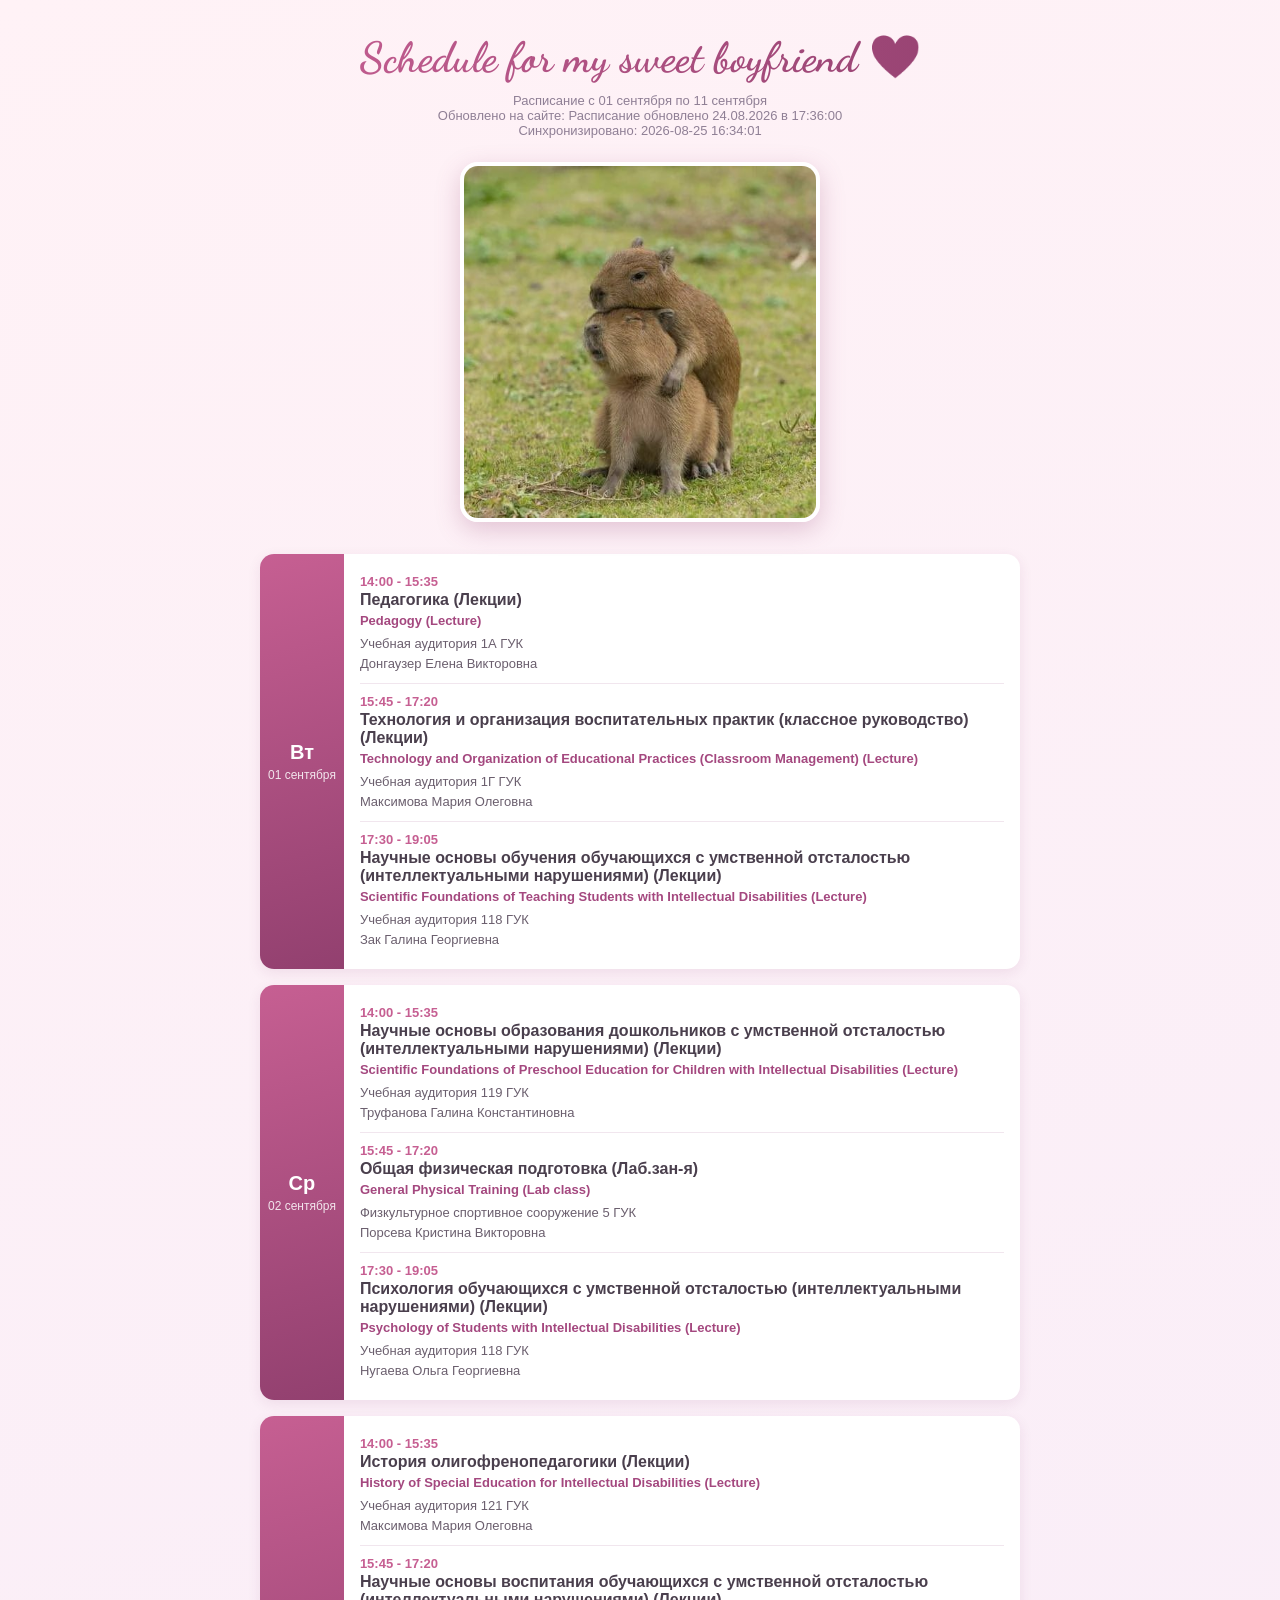
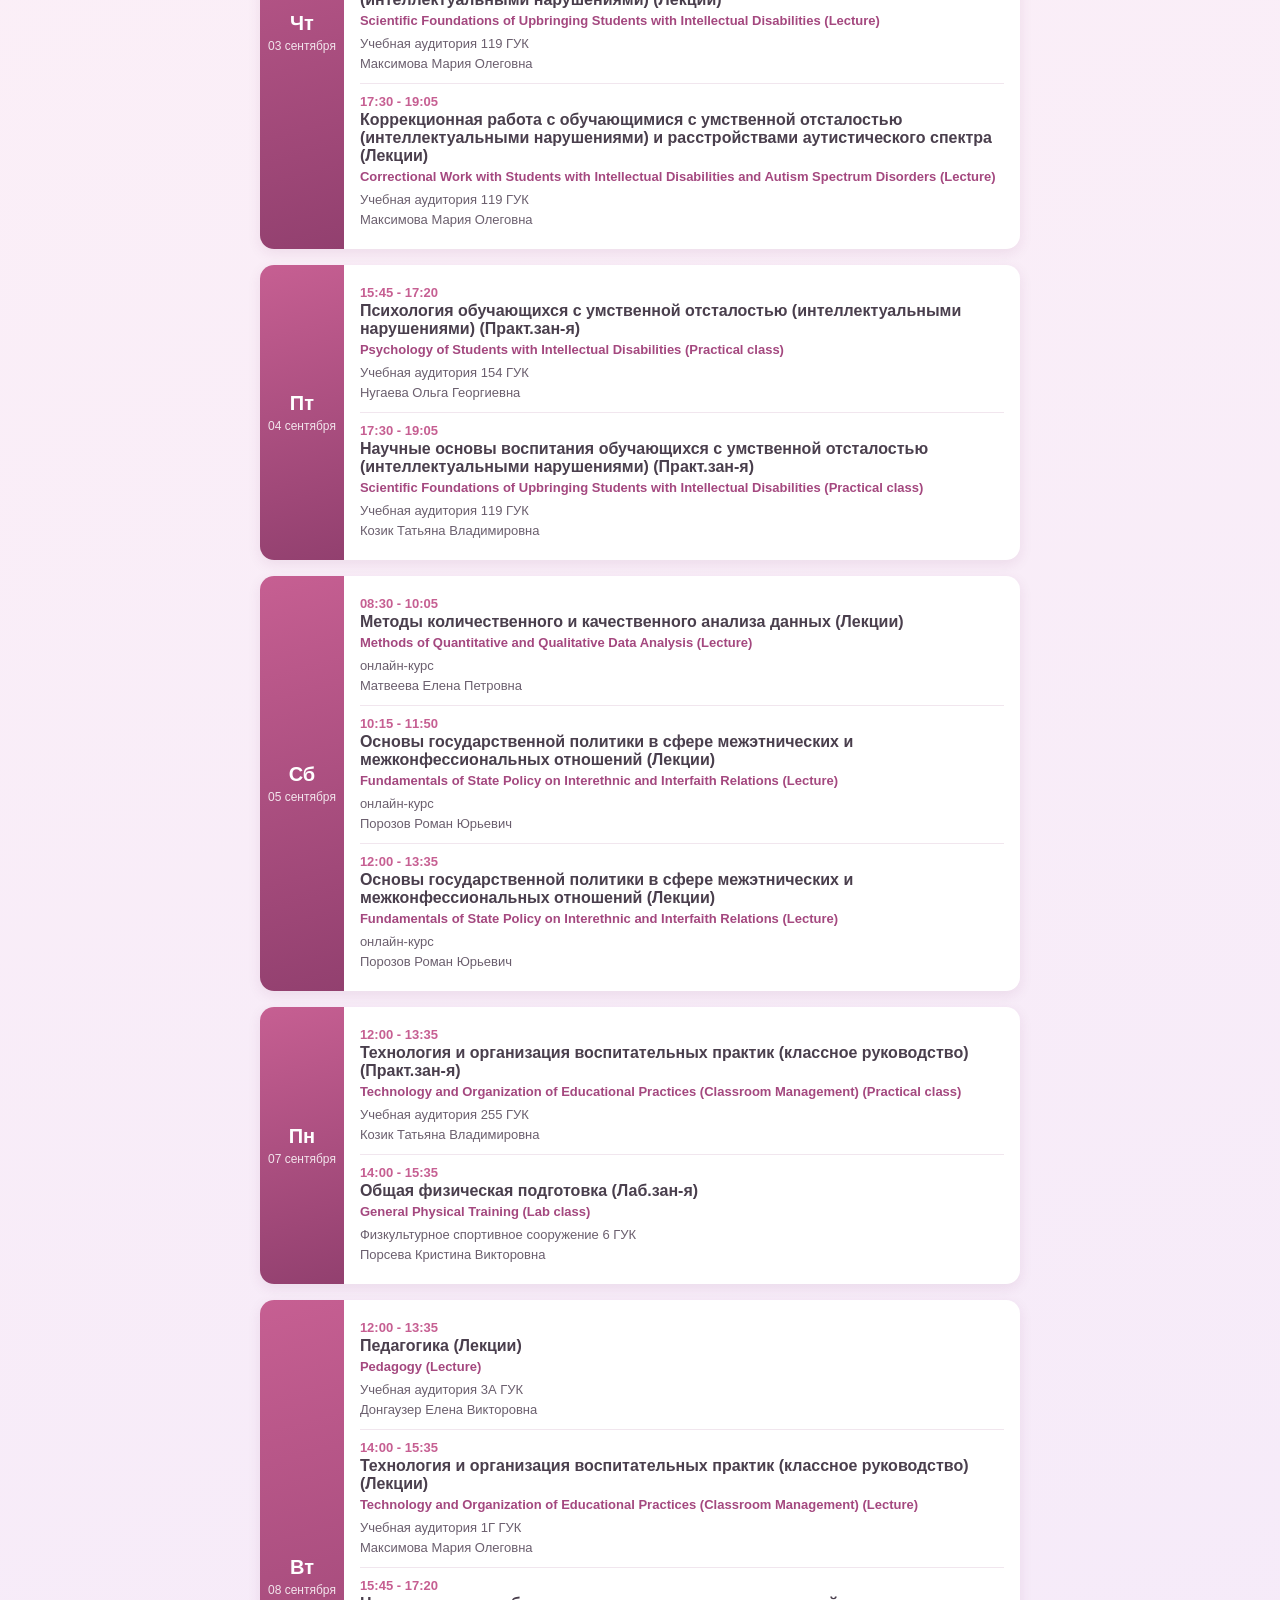
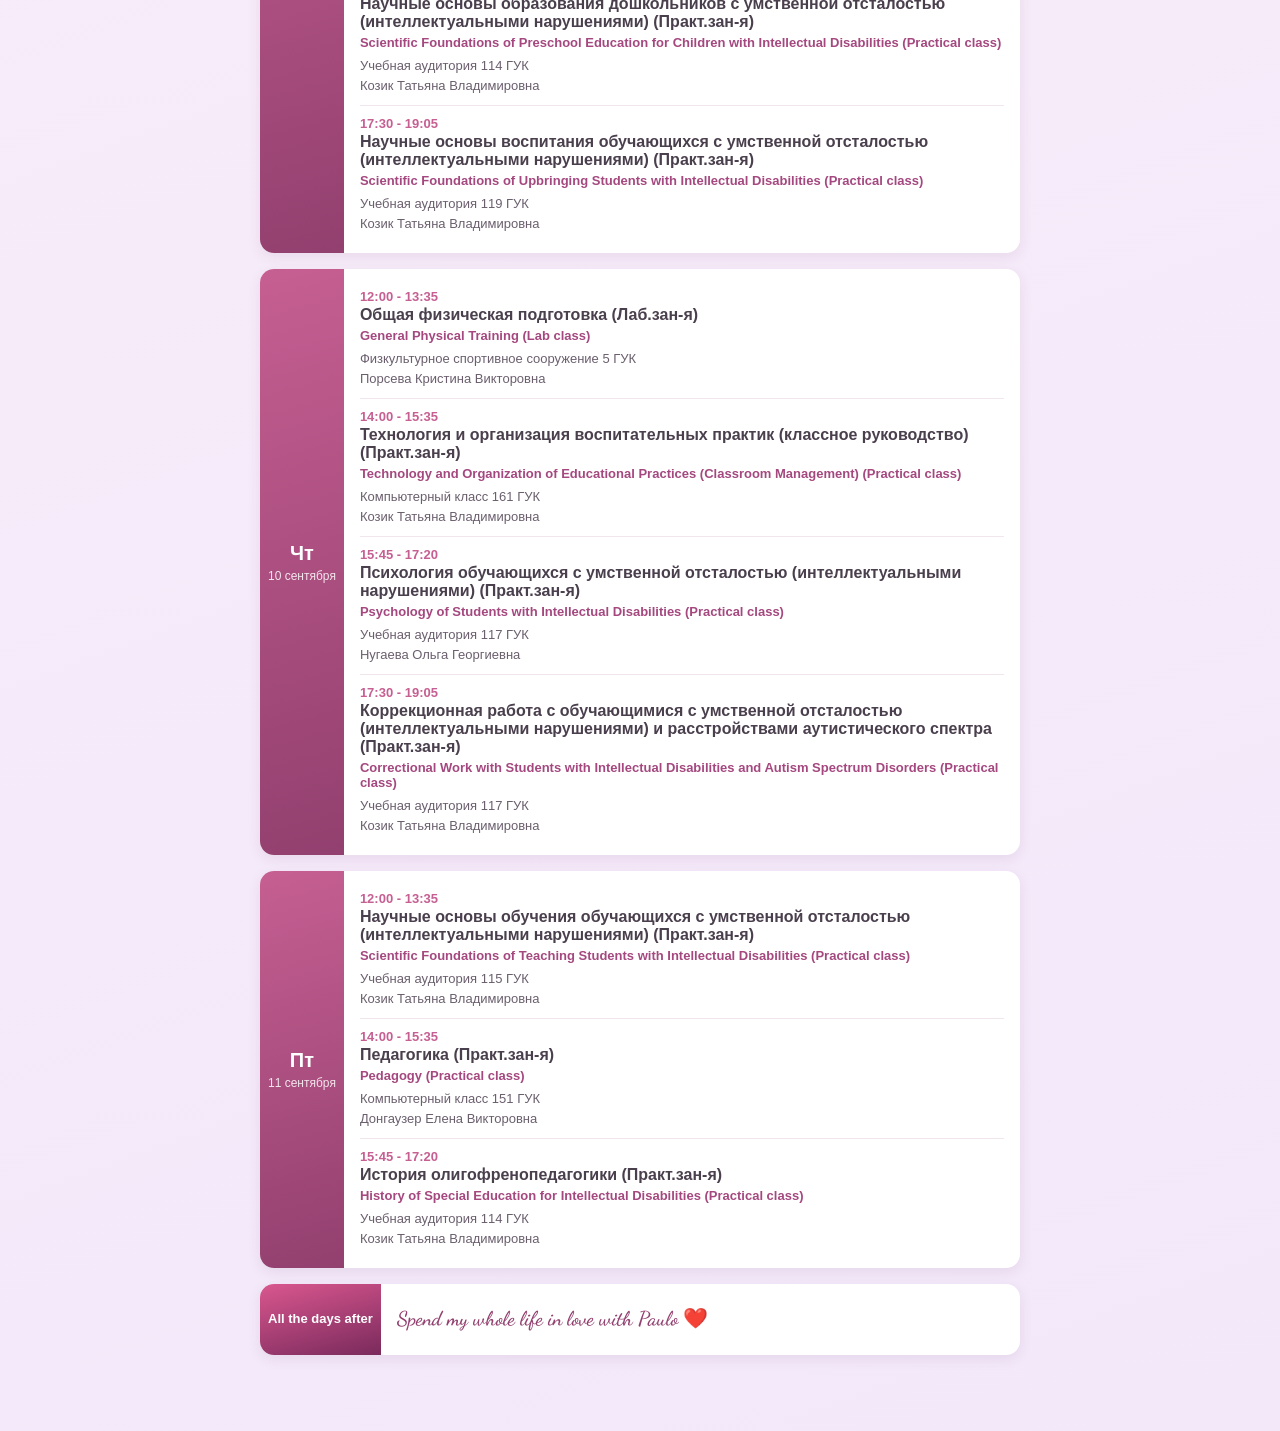
==== index.html @ 293fcf15 "Первая загрузка расписания" ====
<!DOCTYPE html>
<html lang="ru">
<head>
<meta charset="UTF-8">
<meta name="viewport" content="width=device-width, initial-scale=1.0">
<title>Schedule for my sweet boyfriend</title>
<link rel="preconnect" href="https://fonts.googleapis.com">
<link href="https://fonts.googleapis.com/css2?family=Dancing+Script:wght@600;700&display=swap" rel="stylesheet">
<style>
  :root {
    --primary: #c65f92;
    --primary-dark: #92406f;
    --accent: #ef8fab;
    --bg-start: #fff2f6;
    --bg-end: #f2e8fa;
    --card: #ffffff;
    --text: #4a3f4d;
    --muted: #8f7f95;
    --en-accent: #a4487f;
  }
  * { box-sizing: border-box; }
  body {
    font-family: -apple-system, Segoe UI, Roboto, Arial, sans-serif;
    background: linear-gradient(160deg, var(--bg-start), var(--bg-end));
    min-height: 100vh;
    margin: 0;
    padding: 24px 16px 60px;
    color: var(--text);
  }
  .wrap { max-width: 760px; margin: 0 auto; }
  h1 {
    font-family: "Dancing Script", cursive;
    text-align: center;
    font-size: 42px;
    margin: 8px 0 10px;
    background: linear-gradient(100deg, var(--primary), var(--primary-dark));
    -webkit-background-clip: text;
    background-clip: text;
    color: transparent;
    font-weight: 700;
  }
  .meta { color: var(--muted); font-size: 13px; margin-bottom: 24px; text-align: center; }
  .day {
    display: flex;
    background: var(--card);
    border-radius: 14px;
    overflow: hidden;
    margin-bottom: 16px;
    box-shadow: 0 4px 14px rgba(109, 36, 86, 0.09);
  }
  .day-badge {
    background: linear-gradient(165deg, var(--primary), var(--primary-dark));
    color: white;
    min-width: 76px;
    display: flex;
    flex-direction: column;
    align-items: center;
    justify-content: center;
    padding: 12px 8px;
    text-align: center;
    position: relative;
  }
  .day-badge .wd { font-size: 20px; font-weight: 600; }
  .day-badge .dt { font-size: 12px; opacity: 0.85; margin-top: 4px; }
  .lessons { flex: 1; padding: 10px 16px; }
  .lesson { padding: 10px 0; border-bottom: 1px solid #f1e6ee; }
  .lesson:last-child { border-bottom: none; }
  .lesson-time { color: var(--primary); font-weight: 600; font-size: 13px; }
  .lesson-subject { font-weight: 600; margin: 2px 0 4px; }
  .lesson-subject-en {
    font-weight: 600;
    font-style: normal;
    font-size: 13px;
    color: var(--en-accent);
    margin: 0 0 6px;
  }
  .lesson-info { font-size: 13px; color: #6b5f6e; line-height: 1.5; }
  .empty { color: var(--muted); font-style: italic; padding: 8px 0; }

  .forever-day .day-badge {
    background: linear-gradient(165deg, #d9578f, #7a2a5c);
  }
  .forever-day .wd { font-size: 13px; line-height: 1.3; }
  .forever-day .lesson-subject {
    font-family: "Dancing Script", cursive;
    font-size: 20px;
    color: var(--primary-dark);
  }

  .header-photo {
    text-align: center;
    margin: 4px 0 28px;
  }
  .header-photo img {
    max-width: 100%;
    width: 360px;
    border-radius: 18px;
    box-shadow: 0 8px 24px rgba(146, 64, 111, 0.25);
    border: 4px solid #ffffff;
  }

  @keyframes float-heart {
    0%   { transform: translateY(0) rotate(0deg); opacity: 0.9; }
    100% { transform: translateY(-120vh) rotate(20deg); opacity: 0; }
  }
  .floating-hearts {
    position: fixed;
    inset: 0;
    pointer-events: none;
    overflow: hidden;
    z-index: 0;
  }
  .floating-hearts span {
    position: absolute;
    bottom: -10%;
    color: var(--accent);
    animation: float-heart linear infinite;
    opacity: 0.75;
  }
  .wrap { position: relative; z-index: 1; }
</style>
</head>
<body>
<div class="floating-hearts">
  <span style="left:6%;  font-size:52px; animation-duration:14s; animation-delay:0s;">♥</span>
  <span style="left:14%; font-size:38px; animation-duration:17s; animation-delay:7s;">♥</span>
  <span style="left:18%; font-size:68px; animation-duration:18s; animation-delay:2s;">♥</span>
  <span style="left:25%; font-size:44px; animation-duration:15s; animation-delay:9s;">♥</span>
  <span style="left:32%; font-size:46px; animation-duration:12s; animation-delay:4s;">♥</span>
  <span style="left:40%; font-size:36px; animation-duration:19s; animation-delay:6s;">♥</span>
  <span style="left:48%; font-size:62px; animation-duration:16s; animation-delay:1s;">♥</span>
  <span style="left:56%; font-size:42px; animation-duration:13s; animation-delay:8s;">♥</span>
  <span style="left:63%; font-size:48px; animation-duration:13s; animation-delay:5s;">♥</span>
  <span style="left:70%; font-size:40px; animation-duration:17s; animation-delay:3s;">♥</span>
  <span style="left:77%; font-size:72px; animation-duration:20s; animation-delay:3s;">♥</span>
  <span style="left:84%; font-size:38px; animation-duration:14s; animation-delay:10s;">♥</span>
  <span style="left:90%; font-size:54px; animation-duration:15s; animation-delay:6s;">♥</span>
  <span style="left:96%; font-size:44px; animation-duration:16s; animation-delay:2s;">♥</span>
</div>
<div class="wrap">
  <h1>Schedule for my sweet boyfriend ❤️</h1>
  <div class="meta">Расписание c 01 сентября по 11 сентября<br>Обновлено на сайте: Расписание обновлено 24.08.2026 в 17:36:00<br>Синхронизировано: 2026-08-25 16:34:01</div>
  <div class="header-photo"><img id="randomPhoto" alt="us"></div>
  <div class="day">
  <div class="day-badge"><div class="wd">Вт</div><div class="dt">01 сентября</div></div>
  <div class="lessons"><div class="lesson">
  <div class="lesson-time">14:00 - 15:35</div>
  <div class="lesson-subject">Педагогика (Лекции)</div>
  <div class="lesson-subject-en">Pedagogy (Lecture)</div>
  <div class="lesson-info">Учебная аудитория 1А ГУК<br>Донгаузер Елена Викторовна</div>
</div>
<div class="lesson">
  <div class="lesson-time">15:45 - 17:20</div>
  <div class="lesson-subject">Технология и организация воспитательных практик (классное руководство) (Лекции)</div>
  <div class="lesson-subject-en">Technology and Organization of Educational Practices (Classroom Management) (Lecture)</div>
  <div class="lesson-info">Учебная аудитория 1Г ГУК<br>Максимова Мария Олеговна</div>
</div>
<div class="lesson">
  <div class="lesson-time">17:30 - 19:05</div>
  <div class="lesson-subject">Научные основы обучения обучающихся с умственной отсталостью (интеллектуальными нарушениями) (Лекции)</div>
  <div class="lesson-subject-en">Scientific Foundations of Teaching Students with Intellectual Disabilities (Lecture)</div>
  <div class="lesson-info">Учебная аудитория 118 ГУК<br>Зак Галина Георгиевна</div>
</div></div>
</div>
<div class="day">
  <div class="day-badge"><div class="wd">Ср</div><div class="dt">02 сентября</div></div>
  <div class="lessons"><div class="lesson">
  <div class="lesson-time">14:00 - 15:35</div>
  <div class="lesson-subject">Научные основы образования дошкольников с умственной отсталостью (интеллектуальными нарушениями) (Лекции)</div>
  <div class="lesson-subject-en">Scientific Foundations of Preschool Education for Children with Intellectual Disabilities (Lecture)</div>
  <div class="lesson-info">Учебная аудитория 119 ГУК<br>Труфанова Галина Константиновна</div>
</div>
<div class="lesson">
  <div class="lesson-time">15:45 - 17:20</div>
  <div class="lesson-subject">Общая физическая подготовка (Лаб.зан-я)</div>
  <div class="lesson-subject-en">General Physical Training (Lab class)</div>
  <div class="lesson-info">Физкультурное спортивное сооружение 5 ГУК<br>Порсева Кристина Викторовна</div>
</div>
<div class="lesson">
  <div class="lesson-time">17:30 - 19:05</div>
  <div class="lesson-subject">Психология обучающихся с умственной отсталостью (интеллектуальными нарушениями) (Лекции)</div>
  <div class="lesson-subject-en">Psychology of Students with Intellectual Disabilities (Lecture)</div>
  <div class="lesson-info">Учебная аудитория 118 ГУК<br>Нугаева Ольга Георгиевна</div>
</div></div>
</div>
<div class="day">
  <div class="day-badge"><div class="wd">Чт</div><div class="dt">03 сентября</div></div>
  <div class="lessons"><div class="lesson">
  <div class="lesson-time">14:00 - 15:35</div>
  <div class="lesson-subject">История олигофренопедагогики (Лекции)</div>
  <div class="lesson-subject-en">History of Special Education for Intellectual Disabilities (Lecture)</div>
  <div class="lesson-info">Учебная аудитория 121 ГУК<br>Максимова Мария Олеговна</div>
</div>
<div class="lesson">
  <div class="lesson-time">15:45 - 17:20</div>
  <div class="lesson-subject">Научные основы воспитания обучающихся с умственной отсталостью (интеллектуальными нарушениями) (Лекции)</div>
  <div class="lesson-subject-en">Scientific Foundations of Upbringing Students with Intellectual Disabilities (Lecture)</div>
  <div class="lesson-info">Учебная аудитория 119 ГУК<br>Максимова Мария Олеговна</div>
</div>
<div class="lesson">
  <div class="lesson-time">17:30 - 19:05</div>
  <div class="lesson-subject">Коррекционная работа с обучающимися с умственной отсталостью (интеллектуальными нарушениями) и расстройствами аутистического спектра (Лекции)</div>
  <div class="lesson-subject-en">Correctional Work with Students with Intellectual Disabilities and Autism Spectrum Disorders (Lecture)</div>
  <div class="lesson-info">Учебная аудитория 119 ГУК<br>Максимова Мария Олеговна</div>
</div></div>
</div>
<div class="day">
  <div class="day-badge"><div class="wd">Пт</div><div class="dt">04 сентября</div></div>
  <div class="lessons"><div class="lesson">
  <div class="lesson-time">15:45 - 17:20</div>
  <div class="lesson-subject">Психология обучающихся с умственной отсталостью (интеллектуальными нарушениями) (Практ.зан-я)</div>
  <div class="lesson-subject-en">Psychology of Students with Intellectual Disabilities (Practical class)</div>
  <div class="lesson-info">Учебная аудитория 154 ГУК<br>Нугаева Ольга Георгиевна</div>
</div>
<div class="lesson">
  <div class="lesson-time">17:30 - 19:05</div>
  <div class="lesson-subject">Научные основы воспитания обучающихся с умственной отсталостью (интеллектуальными нарушениями) (Практ.зан-я)</div>
  <div class="lesson-subject-en">Scientific Foundations of Upbringing Students with Intellectual Disabilities (Practical class)</div>
  <div class="lesson-info">Учебная аудитория 119 ГУК<br>Козик Татьяна Владимировна</div>
</div></div>
</div>
<div class="day">
  <div class="day-badge"><div class="wd">Сб</div><div class="dt">05 сентября</div></div>
  <div class="lessons"><div class="lesson">
  <div class="lesson-time">08:30 - 10:05</div>
  <div class="lesson-subject">Методы количественного и качественного анализа данных (Лекции)</div>
  <div class="lesson-subject-en">Methods of Quantitative and Qualitative Data Analysis (Lecture)</div>
  <div class="lesson-info">онлайн-курс<br>Матвеева Елена Петровна</div>
</div>
<div class="lesson">
  <div class="lesson-time">10:15 - 11:50</div>
  <div class="lesson-subject">Основы государственной политики в сфере межэтнических и межконфессиональных отношений (Лекции)</div>
  <div class="lesson-subject-en">Fundamentals of State Policy on Interethnic and Interfaith Relations (Lecture)</div>
  <div class="lesson-info">онлайн-курс<br>Порозов Роман Юрьевич</div>
</div>
<div class="lesson">
  <div class="lesson-time">12:00 - 13:35</div>
  <div class="lesson-subject">Основы государственной политики в сфере межэтнических и межконфессиональных отношений (Лекции)</div>
  <div class="lesson-subject-en">Fundamentals of State Policy on Interethnic and Interfaith Relations (Lecture)</div>
  <div class="lesson-info">онлайн-курс<br>Порозов Роман Юрьевич</div>
</div></div>
</div>
<div class="day">
  <div class="day-badge"><div class="wd">Пн</div><div class="dt">07 сентября</div></div>
  <div class="lessons"><div class="lesson">
  <div class="lesson-time">12:00 - 13:35</div>
  <div class="lesson-subject">Технология и организация воспитательных практик (классное руководство) (Практ.зан-я)</div>
  <div class="lesson-subject-en">Technology and Organization of Educational Practices (Classroom Management) (Practical class)</div>
  <div class="lesson-info">Учебная аудитория 255 ГУК<br>Козик Татьяна Владимировна</div>
</div>
<div class="lesson">
  <div class="lesson-time">14:00 - 15:35</div>
  <div class="lesson-subject">Общая физическая подготовка (Лаб.зан-я)</div>
  <div class="lesson-subject-en">General Physical Training (Lab class)</div>
  <div class="lesson-info">Физкультурное спортивное сооружение 6 ГУК<br>Порсева Кристина Викторовна</div>
</div></div>
</div>
<div class="day">
  <div class="day-badge"><div class="wd">Вт</div><div class="dt">08 сентября</div></div>
  <div class="lessons"><div class="lesson">
  <div class="lesson-time">12:00 - 13:35</div>
  <div class="lesson-subject">Педагогика (Лекции)</div>
  <div class="lesson-subject-en">Pedagogy (Lecture)</div>
  <div class="lesson-info">Учебная аудитория 3А ГУК<br>Донгаузер Елена Викторовна</div>
</div>
<div class="lesson">
  <div class="lesson-time">14:00 - 15:35</div>
  <div class="lesson-subject">Технология и организация воспитательных практик (классное руководство) (Лекции)</div>
  <div class="lesson-subject-en">Technology and Organization of Educational Practices (Classroom Management) (Lecture)</div>
  <div class="lesson-info">Учебная аудитория 1Г ГУК<br>Максимова Мария Олеговна</div>
</div>
<div class="lesson">
  <div class="lesson-time">15:45 - 17:20</div>
  <div class="lesson-subject">Научные основы образования дошкольников с умственной отсталостью (интеллектуальными нарушениями) (Практ.зан-я)</div>
  <div class="lesson-subject-en">Scientific Foundations of Preschool Education for Children with Intellectual Disabilities (Practical class)</div>
  <div class="lesson-info">Учебная аудитория 114 ГУК<br>Козик Татьяна Владимировна</div>
</div>
<div class="lesson">
  <div class="lesson-time">17:30 - 19:05</div>
  <div class="lesson-subject">Научные основы воспитания обучающихся с умственной отсталостью (интеллектуальными нарушениями) (Практ.зан-я)</div>
  <div class="lesson-subject-en">Scientific Foundations of Upbringing Students with Intellectual Disabilities (Practical class)</div>
  <div class="lesson-info">Учебная аудитория 119 ГУК<br>Козик Татьяна Владимировна</div>
</div></div>
</div>
<div class="day">
  <div class="day-badge"><div class="wd">Чт</div><div class="dt">10 сентября</div></div>
  <div class="lessons"><div class="lesson">
  <div class="lesson-time">12:00 - 13:35</div>
  <div class="lesson-subject">Общая физическая подготовка (Лаб.зан-я)</div>
  <div class="lesson-subject-en">General Physical Training (Lab class)</div>
  <div class="lesson-info">Физкультурное спортивное сооружение 5 ГУК<br>Порсева Кристина Викторовна</div>
</div>
<div class="lesson">
  <div class="lesson-time">14:00 - 15:35</div>
  <div class="lesson-subject">Технология и организация воспитательных практик (классное руководство) (Практ.зан-я)</div>
  <div class="lesson-subject-en">Technology and Organization of Educational Practices (Classroom Management) (Practical class)</div>
  <div class="lesson-info">Компьютерный класс 161 ГУК<br>Козик Татьяна Владимировна</div>
</div>
<div class="lesson">
  <div class="lesson-time">15:45 - 17:20</div>
  <div class="lesson-subject">Психология обучающихся с умственной отсталостью (интеллектуальными нарушениями) (Практ.зан-я)</div>
  <div class="lesson-subject-en">Psychology of Students with Intellectual Disabilities (Practical class)</div>
  <div class="lesson-info">Учебная аудитория 117 ГУК<br>Нугаева Ольга Георгиевна</div>
</div>
<div class="lesson">
  <div class="lesson-time">17:30 - 19:05</div>
  <div class="lesson-subject">Коррекционная работа с обучающимися с умственной отсталостью (интеллектуальными нарушениями) и расстройствами аутистического спектра (Практ.зан-я)</div>
  <div class="lesson-subject-en">Correctional Work with Students with Intellectual Disabilities and Autism Spectrum Disorders (Practical class)</div>
  <div class="lesson-info">Учебная аудитория 117 ГУК<br>Козик Татьяна Владимировна</div>
</div></div>
</div>
<div class="day">
  <div class="day-badge"><div class="wd">Пт</div><div class="dt">11 сентября</div></div>
  <div class="lessons"><div class="lesson">
  <div class="lesson-time">12:00 - 13:35</div>
  <div class="lesson-subject">Научные основы обучения обучающихся с умственной отсталостью (интеллектуальными нарушениями) (Практ.зан-я)</div>
  <div class="lesson-subject-en">Scientific Foundations of Teaching Students with Intellectual Disabilities (Practical class)</div>
  <div class="lesson-info">Учебная аудитория 115 ГУК<br>Козик Татьяна Владимировна</div>
</div>
<div class="lesson">
  <div class="lesson-time">14:00 - 15:35</div>
  <div class="lesson-subject">Педагогика (Практ.зан-я)</div>
  <div class="lesson-subject-en">Pedagogy (Practical class)</div>
  <div class="lesson-info">Компьютерный класс 151 ГУК<br>Донгаузер Елена Викторовна</div>
</div>
<div class="lesson">
  <div class="lesson-time">15:45 - 17:20</div>
  <div class="lesson-subject">История олигофренопедагогики (Практ.зан-я)</div>
  <div class="lesson-subject-en">History of Special Education for Intellectual Disabilities (Practical class)</div>
  <div class="lesson-info">Учебная аудитория 114 ГУК<br>Козик Татьяна Владимировна</div>
</div></div>
</div>
<div class="day forever-day">
  <div class="day-badge"><div class="wd">All the days after</div></div>
  <div class="lessons">
    <div class="lesson">
      <div class="lesson-subject">Spend my whole life in love with Paulo ❤️</div>
    </div>
  </div>
</div>
</div>
<script>
(function() {
  var photos = [{"src": "[data-uri]", "weight": 1}, {"src": "[data-uri]", "weight": 1}, {"src": "[data-uri]", "weight": 1}, {"src": "[data-uri]", "weight": 1}, {"src": "[data-uri]", "weight": 1}];
  var total = photos.reduce(function(sum, p) { return sum + p.weight; }, 0);
  var r = Math.random() * total;
  var chosen = photos[0];
  for (var i = 0; i < photos.length; i++) {
    if (r < photos[i].weight) { chosen = photos[i]; break; }
    r -= photos[i].weight;
  }
  document.getElementById('randomPhoto').src = chosen.src;
})();
</script>
</body>
</html>
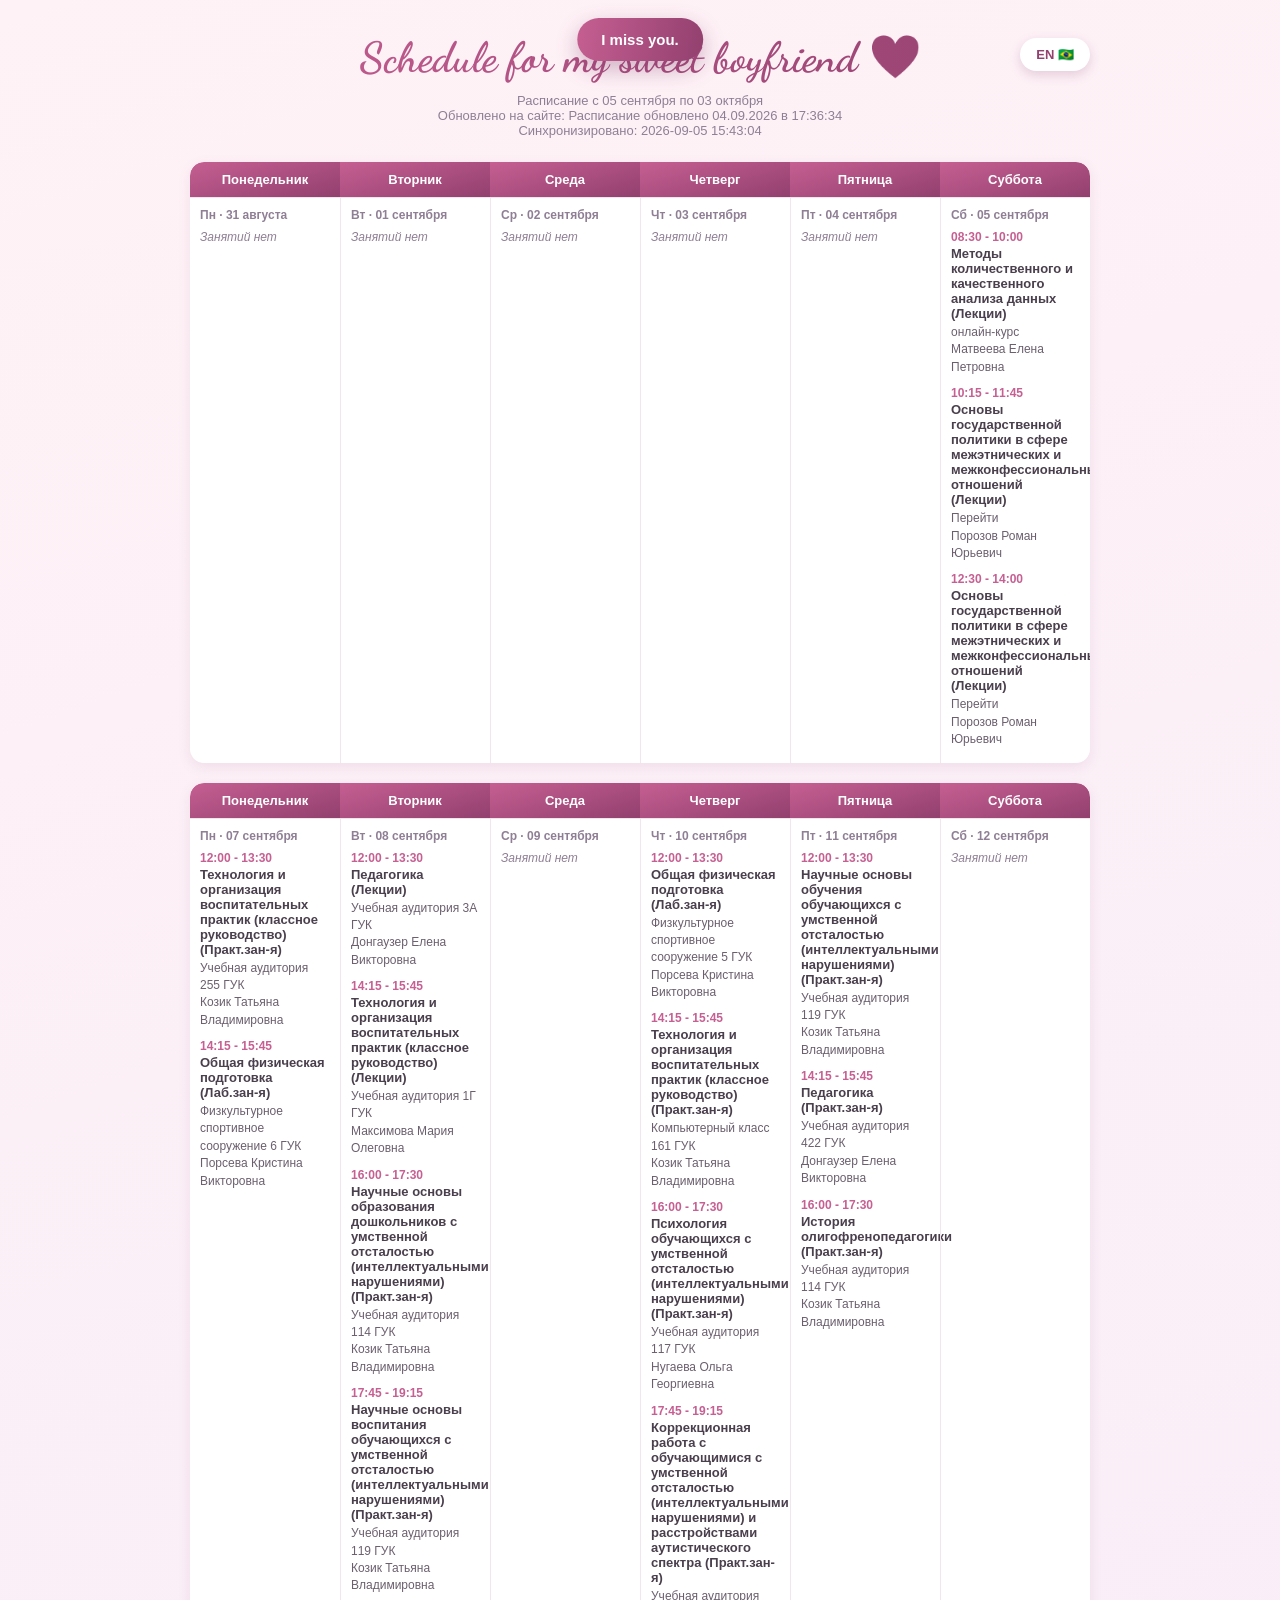
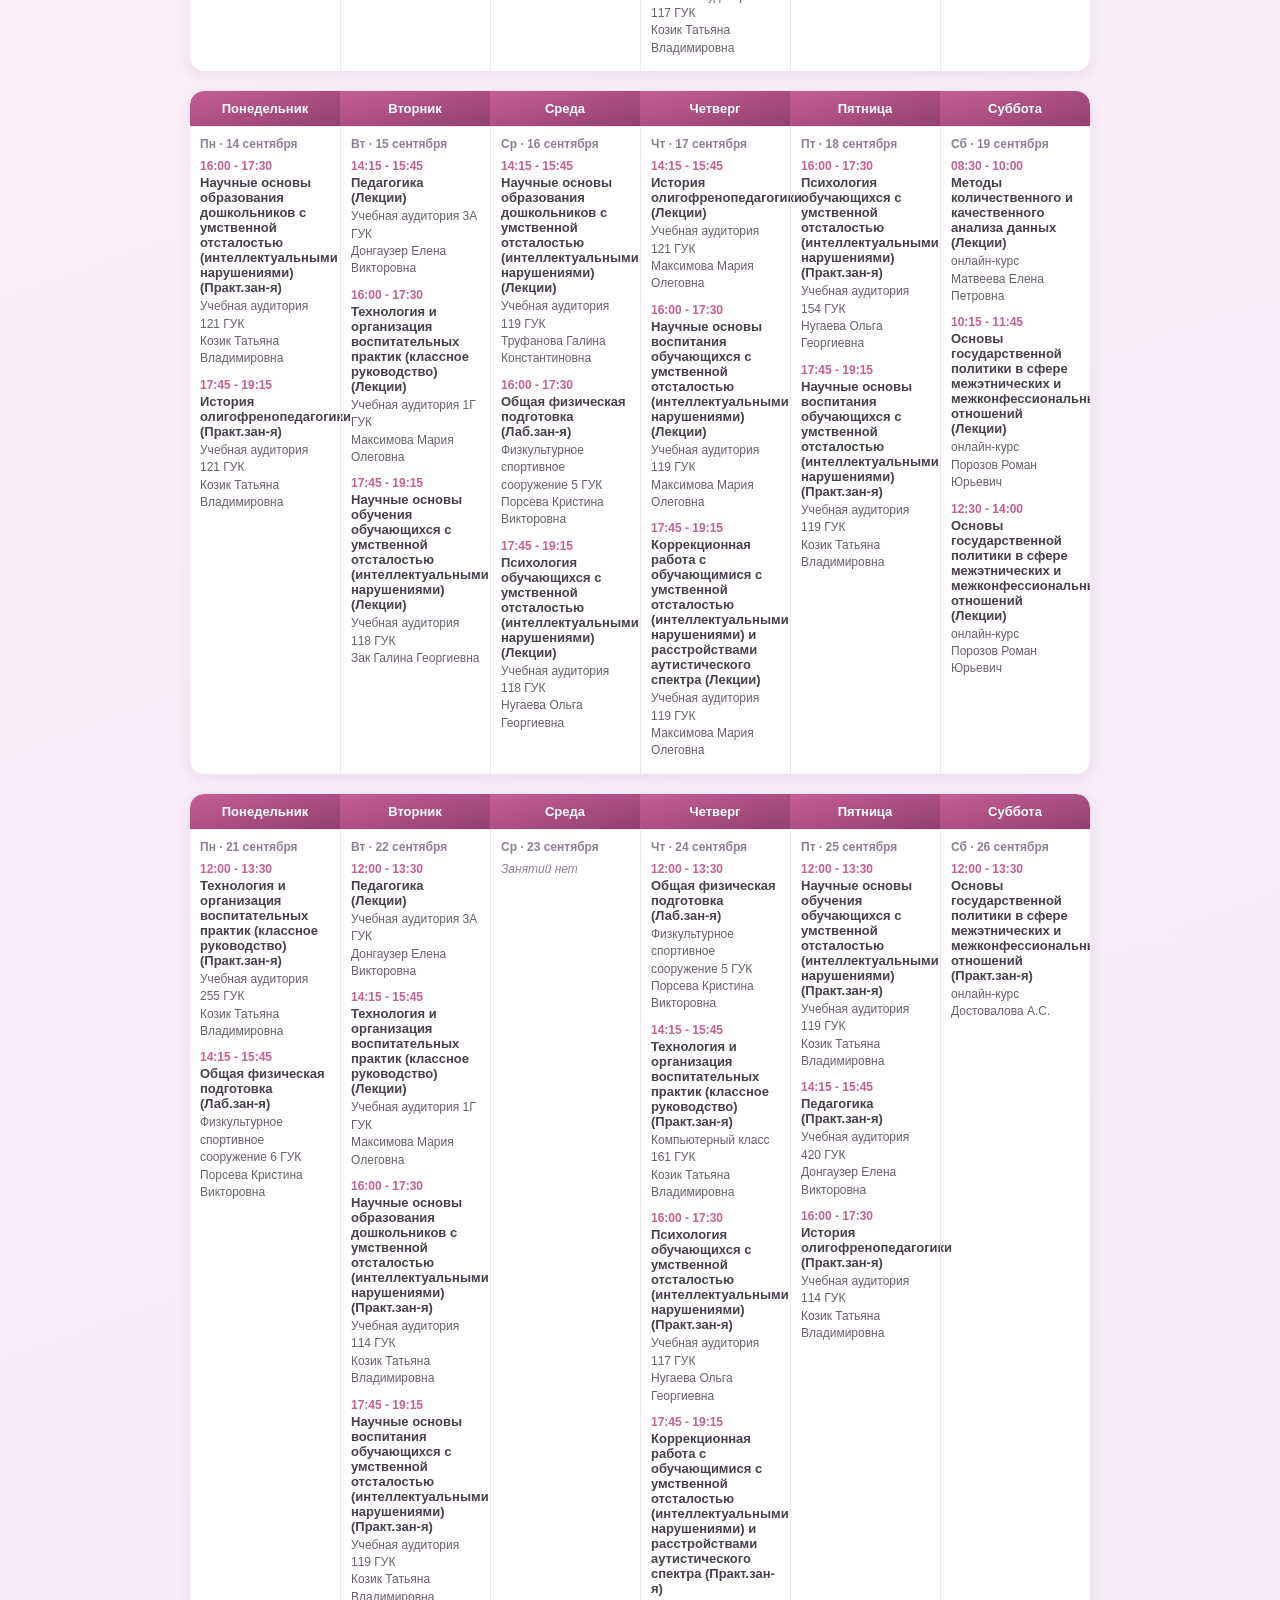
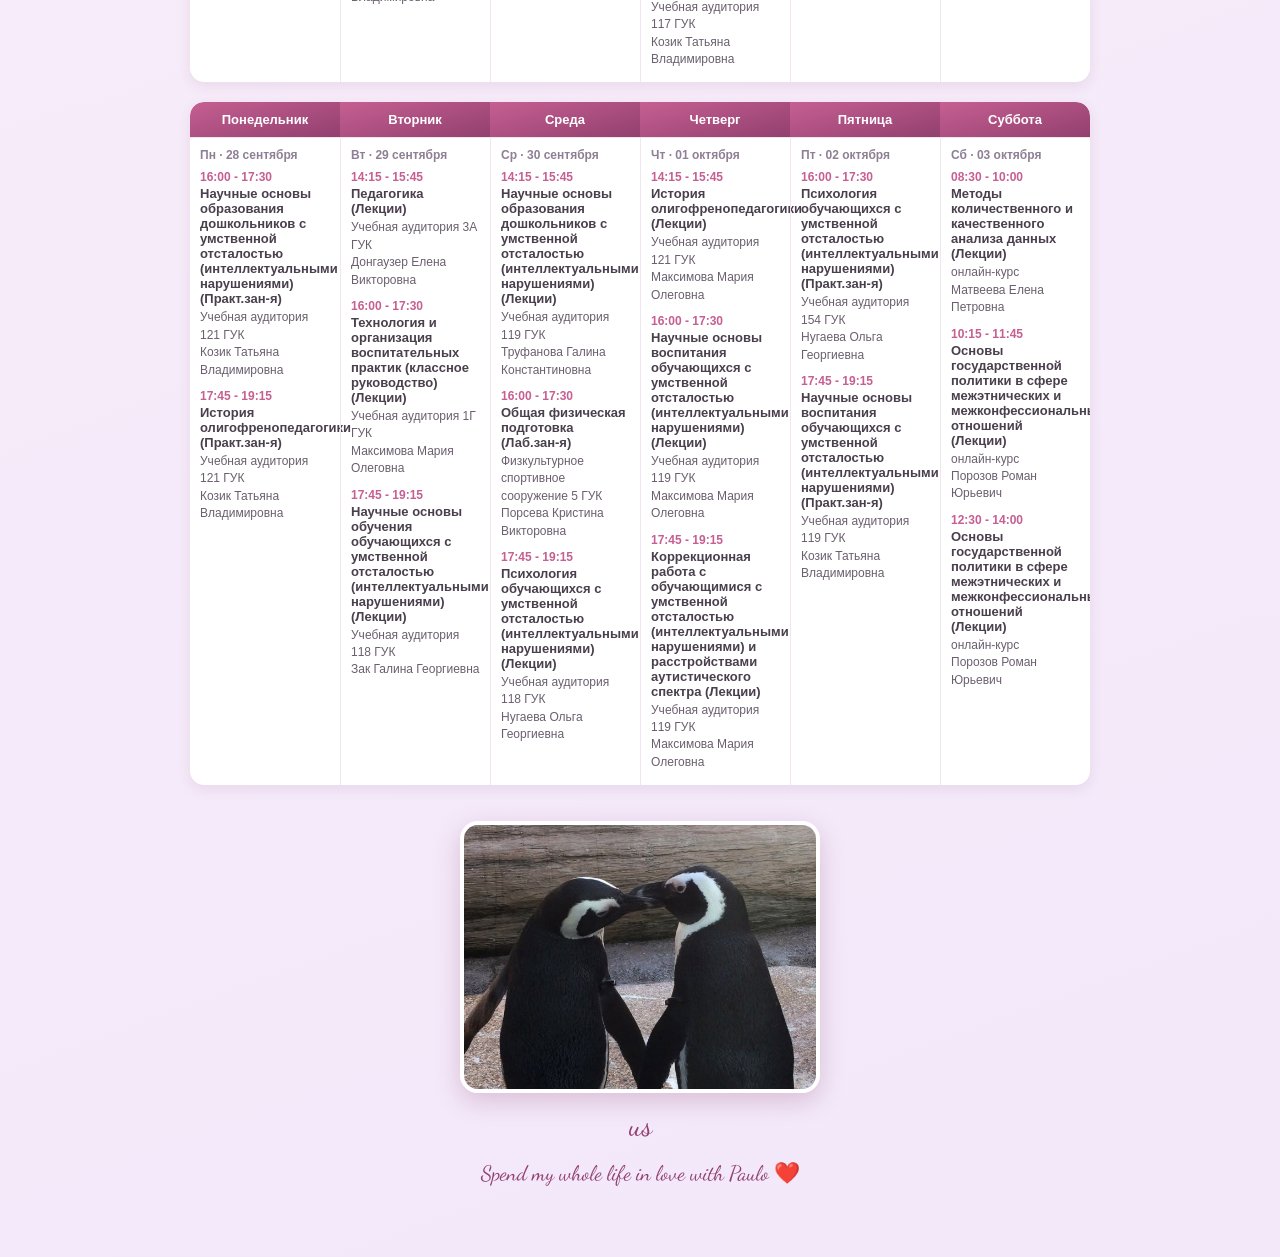
==== commit ebb719cd: "Обновление расписания" ====
--- a/index.html
+++ b/index.html
@@ -4,6 +4,7 @@
 <meta charset="UTF-8">
 <meta name="viewport" content="width=device-width, initial-scale=1.0">
 <title>Schedule for my sweet boyfriend</title>
+<link rel="icon" href="[data-uri]">
 <link rel="preconnect" href="https://fonts.googleapis.com">
 <link href="https://fonts.googleapis.com/css2?family=Dancing+Script:wght@600;700&display=swap" rel="stylesheet">
 <style>
@@ -27,7 +28,9 @@
     padding: 24px 16px 60px;
     color: var(--text);
   }
-  .wrap { max-width: 760px; margin: 0 auto; }
+  .wrap { max-width: 900px; margin: 0 auto; }
+
+  .header-row { position: relative; text-align: center; margin-bottom: 6px; }
   h1 {
     font-family: "Dancing Script", cursive;
     text-align: center;
@@ -39,65 +42,109 @@
     color: transparent;
     font-weight: 700;
   }
+  .lang-toggle {
+    position: absolute;
+    right: 0;
+    top: 6px;
+    border: none;
+    background: var(--card);
+    color: var(--primary-dark);
+    font-weight: 600;
+    font-size: 13px;
+    padding: 9px 16px;
+    border-radius: 999px;
+    box-shadow: 0 4px 12px rgba(109, 36, 86, 0.18);
+    cursor: pointer;
+  }
+  .lang-toggle:active { transform: scale(0.96); }
+
   .meta { color: var(--muted); font-size: 13px; margin-bottom: 24px; text-align: center; }
-  .day {
-    display: flex;
+
+  /* --- сетка недель --- */
+  .week-table-wrap {
+    overflow-x: auto;
+    margin-bottom: 20px;
+    border-radius: 14px;
+    box-shadow: 0 4px 14px rgba(109, 36, 86, 0.09);
+  }
+  .week-table {
+    display: grid;
+    grid-template-columns: repeat(6, minmax(140px, 1fr));
     background: var(--card);
+    min-width: 840px;
     border-radius: 14px;
     overflow: hidden;
-    margin-bottom: 16px;
-    box-shadow: 0 4px 14px rgba(109, 36, 86, 0.09);
-  }
-  .day-badge {
+  }
+  .g-head {
     background: linear-gradient(165deg, var(--primary), var(--primary-dark));
-    color: white;
-    min-width: 76px;
-    display: flex;
-    flex-direction: column;
-    align-items: center;
-    justify-content: center;
-    padding: 12px 8px;
+    color: #fff;
     text-align: center;
-    position: relative;
-  }
-  .day-badge .wd { font-size: 20px; font-weight: 600; }
-  .day-badge .dt { font-size: 12px; opacity: 0.85; margin-top: 4px; }
-  .lessons { flex: 1; padding: 10px 16px; }
-  .lesson { padding: 10px 0; border-bottom: 1px solid #f1e6ee; }
-  .lesson:last-child { border-bottom: none; }
-  .lesson-time { color: var(--primary); font-weight: 600; font-size: 13px; }
-  .lesson-subject { font-weight: 600; margin: 2px 0 4px; }
-  .lesson-subject-en {
     font-weight: 600;
-    font-style: normal;
     font-size: 13px;
-    color: var(--en-accent);
-    margin: 0 0 6px;
-  }
-  .lesson-info { font-size: 13px; color: #6b5f6e; line-height: 1.5; }
-  .empty { color: var(--muted); font-style: italic; padding: 8px 0; }
+    padding: 10px 6px;
+  }
+  .g-cell {
+    border-top: 1px solid #f1e6ee;
+    border-left: 1px solid #f1e6ee;
+    padding: 10px 10px 14px;
+    min-height: 60px;
+  }
+  .week-table > :nth-child(6n+1) { border-left: none; }
+  .g-date { font-size: 12px; color: var(--muted); font-weight: 700; margin-bottom: 8px; }
+  .g-lesson { margin-bottom: 10px; }
+  .g-lesson:last-child { margin-bottom: 0; }
+  .g-time { font-size: 12px; color: var(--primary); font-weight: 600; }
+  .g-daynote { font-size: 10px; color: var(--muted); font-style: italic; }
+  .g-subject { font-size: 13px; font-weight: 600; margin: 2px 0 3px; }
+  .g-info { font-size: 12px; color: #6b5f6e; line-height: 1.45; }
+  .g-empty { font-size: 12px; color: var(--muted); font-style: italic; }
 
-  .forever-day .day-badge {
-    background: linear-gradient(165deg, #d9578f, #7a2a5c);
-  }
-  .forever-day .wd { font-size: 13px; line-height: 1.3; }
-  .forever-day .lesson-subject {
-    font-family: "Dancing Script", cursive;
-    font-size: 20px;
-    color: var(--primary-dark);
-  }
-
-  .header-photo {
-    text-align: center;
-    margin: 4px 0 28px;
-  }
-  .header-photo img {
+  /* --- рубрика Us --- */
+  .us-section { text-align: center; margin: 36px 0 8px; }
+  .us-photo img {
     max-width: 100%;
     width: 360px;
     border-radius: 18px;
     box-shadow: 0 8px 24px rgba(146, 64, 111, 0.25);
     border: 4px solid #ffffff;
-  }
+    cursor: pointer;
+  }
+  .us-caption {
+    font-family: "Dancing Script", cursive;
+    font-size: 30px;
+    color: var(--primary-dark);
+    margin-top: 10px;
+  }
+  .us-message {
+    font-family: "Dancing Script", cursive;
+    font-size: 21px;
+    color: var(--primary-dark);
+    margin: 16px auto 0;
+    max-width: 480px;
+    line-height: 1.4;
+  }
+
+  /* --- всплывающее уведомление --- */
+  .notif-toast {
+    position: fixed;
+    top: 18px;
+    left: 50%;
+    transform: translate(-50%, -140%);
+    background: linear-gradient(100deg, var(--primary), var(--primary-dark));
+    color: #fff;
+    padding: 13px 24px;
+    border-radius: 999px;
+    font-size: 15px;
+    font-weight: 600;
+    box-shadow: 0 8px 22px rgba(109, 36, 86, 0.32);
+    z-index: 50;
+    opacity: 0;
+    transition: transform 0.4s ease, opacity 0.4s ease;
+    cursor: pointer;
+    max-width: 90%;
+    text-align: center;
+  }
+  .notif-toast.show { transform: translate(-50%, 0); opacity: 1; }
 
   @keyframes float-heart {
     0%   { transform: translateY(0) rotate(0deg); opacity: 0.9; }
@@ -118,9 +165,15 @@
     opacity: 0.75;
   }
   .wrap { position: relative; z-index: 1; }
+
+  @media (max-width: 480px) {
+    h1 { font-size: 32px; }
+    .lang-toggle { position: static; display: inline-block; margin-top: 10px; }
+  }
 </style>
 </head>
 <body>
+<div id="notifToast" class="notif-toast"></div>
 <div class="floating-hearts">
   <span style="left:6%;  font-size:52px; animation-duration:14s; animation-delay:0s;">♥</span>
   <span style="left:14%; font-size:38px; animation-duration:17s; animation-delay:7s;">♥</span>
@@ -138,210 +191,942 @@
   <span style="left:96%; font-size:44px; animation-duration:16s; animation-delay:2s;">♥</span>
 </div>
 <div class="wrap">
-  <h1>Schedule for my sweet boyfriend ❤️</h1>
-  <div class="meta">Расписание c 01 сентября по 11 сентября<br>Обновлено на сайте: Расписание обновлено 24.08.2026 в 17:36:00<br>Синхронизировано: 2026-08-25 16:34:01</div>
-  <div class="header-photo"><img id="randomPhoto" alt="us"></div>
-  <div class="day">
-  <div class="day-badge"><div class="wd">Вт</div><div class="dt">01 сентября</div></div>
-  <div class="lessons"><div class="lesson">
-  <div class="lesson-time">14:00 - 15:35</div>
-  <div class="lesson-subject">Педагогика (Лекции)</div>
-  <div class="lesson-subject-en">Pedagogy (Lecture)</div>
-  <div class="lesson-info">Учебная аудитория 1А ГУК<br>Донгаузер Елена Викторовна</div>
-</div>
-<div class="lesson">
-  <div class="lesson-time">15:45 - 17:20</div>
-  <div class="lesson-subject">Технология и организация воспитательных практик (классное руководство) (Лекции)</div>
-  <div class="lesson-subject-en">Technology and Organization of Educational Practices (Classroom Management) (Lecture)</div>
-  <div class="lesson-info">Учебная аудитория 1Г ГУК<br>Максимова Мария Олеговна</div>
-</div>
-<div class="lesson">
-  <div class="lesson-time">17:30 - 19:05</div>
-  <div class="lesson-subject">Научные основы обучения обучающихся с умственной отсталостью (интеллектуальными нарушениями) (Лекции)</div>
-  <div class="lesson-subject-en">Scientific Foundations of Teaching Students with Intellectual Disabilities (Lecture)</div>
-  <div class="lesson-info">Учебная аудитория 118 ГУК<br>Зак Галина Георгиевна</div>
-</div></div>
-</div>
-<div class="day">
-  <div class="day-badge"><div class="wd">Ср</div><div class="dt">02 сентября</div></div>
-  <div class="lessons"><div class="lesson">
-  <div class="lesson-time">14:00 - 15:35</div>
-  <div class="lesson-subject">Научные основы образования дошкольников с умственной отсталостью (интеллектуальными нарушениями) (Лекции)</div>
-  <div class="lesson-subject-en">Scientific Foundations of Preschool Education for Children with Intellectual Disabilities (Lecture)</div>
-  <div class="lesson-info">Учебная аудитория 119 ГУК<br>Труфанова Галина Константиновна</div>
-</div>
-<div class="lesson">
-  <div class="lesson-time">15:45 - 17:20</div>
-  <div class="lesson-subject">Общая физическая подготовка (Лаб.зан-я)</div>
-  <div class="lesson-subject-en">General Physical Training (Lab class)</div>
-  <div class="lesson-info">Физкультурное спортивное сооружение 5 ГУК<br>Порсева Кристина Викторовна</div>
-</div>
-<div class="lesson">
-  <div class="lesson-time">17:30 - 19:05</div>
-  <div class="lesson-subject">Психология обучающихся с умственной отсталостью (интеллектуальными нарушениями) (Лекции)</div>
-  <div class="lesson-subject-en">Psychology of Students with Intellectual Disabilities (Lecture)</div>
-  <div class="lesson-info">Учебная аудитория 118 ГУК<br>Нугаева Ольга Георгиевна</div>
-</div></div>
-</div>
-<div class="day">
-  <div class="day-badge"><div class="wd">Чт</div><div class="dt">03 сентября</div></div>
-  <div class="lessons"><div class="lesson">
-  <div class="lesson-time">14:00 - 15:35</div>
-  <div class="lesson-subject">История олигофренопедагогики (Лекции)</div>
-  <div class="lesson-subject-en">History of Special Education for Intellectual Disabilities (Lecture)</div>
-  <div class="lesson-info">Учебная аудитория 121 ГУК<br>Максимова Мария Олеговна</div>
-</div>
-<div class="lesson">
-  <div class="lesson-time">15:45 - 17:20</div>
-  <div class="lesson-subject">Научные основы воспитания обучающихся с умственной отсталостью (интеллектуальными нарушениями) (Лекции)</div>
-  <div class="lesson-subject-en">Scientific Foundations of Upbringing Students with Intellectual Disabilities (Lecture)</div>
-  <div class="lesson-info">Учебная аудитория 119 ГУК<br>Максимова Мария Олеговна</div>
-</div>
-<div class="lesson">
-  <div class="lesson-time">17:30 - 19:05</div>
-  <div class="lesson-subject">Коррекционная работа с обучающимися с умственной отсталостью (интеллектуальными нарушениями) и расстройствами аутистического спектра (Лекции)</div>
-  <div class="lesson-subject-en">Correctional Work with Students with Intellectual Disabilities and Autism Spectrum Disorders (Lecture)</div>
-  <div class="lesson-info">Учебная аудитория 119 ГУК<br>Максимова Мария Олеговна</div>
-</div></div>
-</div>
-<div class="day">
-  <div class="day-badge"><div class="wd">Пт</div><div class="dt">04 сентября</div></div>
-  <div class="lessons"><div class="lesson">
-  <div class="lesson-time">15:45 - 17:20</div>
-  <div class="lesson-subject">Психология обучающихся с умственной отсталостью (интеллектуальными нарушениями) (Практ.зан-я)</div>
-  <div class="lesson-subject-en">Psychology of Students with Intellectual Disabilities (Practical class)</div>
-  <div class="lesson-info">Учебная аудитория 154 ГУК<br>Нугаева Ольга Георгиевна</div>
-</div>
-<div class="lesson">
-  <div class="lesson-time">17:30 - 19:05</div>
-  <div class="lesson-subject">Научные основы воспитания обучающихся с умственной отсталостью (интеллектуальными нарушениями) (Практ.зан-я)</div>
-  <div class="lesson-subject-en">Scientific Foundations of Upbringing Students with Intellectual Disabilities (Practical class)</div>
-  <div class="lesson-info">Учебная аудитория 119 ГУК<br>Козик Татьяна Владимировна</div>
-</div></div>
-</div>
-<div class="day">
-  <div class="day-badge"><div class="wd">Сб</div><div class="dt">05 сентября</div></div>
-  <div class="lessons"><div class="lesson">
-  <div class="lesson-time">08:30 - 10:05</div>
-  <div class="lesson-subject">Методы количественного и качественного анализа данных (Лекции)</div>
-  <div class="lesson-subject-en">Methods of Quantitative and Qualitative Data Analysis (Lecture)</div>
-  <div class="lesson-info">онлайн-курс<br>Матвеева Елена Петровна</div>
-</div>
-<div class="lesson">
-  <div class="lesson-time">10:15 - 11:50</div>
-  <div class="lesson-subject">Основы государственной политики в сфере межэтнических и межконфессиональных отношений (Лекции)</div>
-  <div class="lesson-subject-en">Fundamentals of State Policy on Interethnic and Interfaith Relations (Lecture)</div>
-  <div class="lesson-info">онлайн-курс<br>Порозов Роман Юрьевич</div>
-</div>
-<div class="lesson">
-  <div class="lesson-time">12:00 - 13:35</div>
-  <div class="lesson-subject">Основы государственной политики в сфере межэтнических и межконфессиональных отношений (Лекции)</div>
-  <div class="lesson-subject-en">Fundamentals of State Policy on Interethnic and Interfaith Relations (Lecture)</div>
-  <div class="lesson-info">онлайн-курс<br>Порозов Роман Юрьевич</div>
-</div></div>
-</div>
-<div class="day">
-  <div class="day-badge"><div class="wd">Пн</div><div class="dt">07 сентября</div></div>
-  <div class="lessons"><div class="lesson">
-  <div class="lesson-time">12:00 - 13:35</div>
-  <div class="lesson-subject">Технология и организация воспитательных практик (классное руководство) (Практ.зан-я)</div>
-  <div class="lesson-subject-en">Technology and Organization of Educational Practices (Classroom Management) (Practical class)</div>
-  <div class="lesson-info">Учебная аудитория 255 ГУК<br>Козик Татьяна Владимировна</div>
-</div>
-<div class="lesson">
-  <div class="lesson-time">14:00 - 15:35</div>
-  <div class="lesson-subject">Общая физическая подготовка (Лаб.зан-я)</div>
-  <div class="lesson-subject-en">General Physical Training (Lab class)</div>
-  <div class="lesson-info">Физкультурное спортивное сооружение 6 ГУК<br>Порсева Кристина Викторовна</div>
-</div></div>
-</div>
-<div class="day">
-  <div class="day-badge"><div class="wd">Вт</div><div class="dt">08 сентября</div></div>
-  <div class="lessons"><div class="lesson">
-  <div class="lesson-time">12:00 - 13:35</div>
-  <div class="lesson-subject">Педагогика (Лекции)</div>
-  <div class="lesson-subject-en">Pedagogy (Lecture)</div>
-  <div class="lesson-info">Учебная аудитория 3А ГУК<br>Донгаузер Елена Викторовна</div>
-</div>
-<div class="lesson">
-  <div class="lesson-time">14:00 - 15:35</div>
-  <div class="lesson-subject">Технология и организация воспитательных практик (классное руководство) (Лекции)</div>
-  <div class="lesson-subject-en">Technology and Organization of Educational Practices (Classroom Management) (Lecture)</div>
-  <div class="lesson-info">Учебная аудитория 1Г ГУК<br>Максимова Мария Олеговна</div>
-</div>
-<div class="lesson">
-  <div class="lesson-time">15:45 - 17:20</div>
-  <div class="lesson-subject">Научные основы образования дошкольников с умственной отсталостью (интеллектуальными нарушениями) (Практ.зан-я)</div>
-  <div class="lesson-subject-en">Scientific Foundations of Preschool Education for Children with Intellectual Disabilities (Practical class)</div>
-  <div class="lesson-info">Учебная аудитория 114 ГУК<br>Козик Татьяна Владимировна</div>
-</div>
-<div class="lesson">
-  <div class="lesson-time">17:30 - 19:05</div>
-  <div class="lesson-subject">Научные основы воспитания обучающихся с умственной отсталостью (интеллектуальными нарушениями) (Практ.зан-я)</div>
-  <div class="lesson-subject-en">Scientific Foundations of Upbringing Students with Intellectual Disabilities (Practical class)</div>
-  <div class="lesson-info">Учебная аудитория 119 ГУК<br>Козик Татьяна Владимировна</div>
-</div></div>
-</div>
-<div class="day">
-  <div class="day-badge"><div class="wd">Чт</div><div class="dt">10 сентября</div></div>
-  <div class="lessons"><div class="lesson">
-  <div class="lesson-time">12:00 - 13:35</div>
-  <div class="lesson-subject">Общая физическая подготовка (Лаб.зан-я)</div>
-  <div class="lesson-subject-en">General Physical Training (Lab class)</div>
-  <div class="lesson-info">Физкультурное спортивное сооружение 5 ГУК<br>Порсева Кристина Викторовна</div>
-</div>
-<div class="lesson">
-  <div class="lesson-time">14:00 - 15:35</div>
-  <div class="lesson-subject">Технология и организация воспитательных практик (классное руководство) (Практ.зан-я)</div>
-  <div class="lesson-subject-en">Technology and Organization of Educational Practices (Classroom Management) (Practical class)</div>
-  <div class="lesson-info">Компьютерный класс 161 ГУК<br>Козик Татьяна Владимировна</div>
-</div>
-<div class="lesson">
-  <div class="lesson-time">15:45 - 17:20</div>
-  <div class="lesson-subject">Психология обучающихся с умственной отсталостью (интеллектуальными нарушениями) (Практ.зан-я)</div>
-  <div class="lesson-subject-en">Psychology of Students with Intellectual Disabilities (Practical class)</div>
-  <div class="lesson-info">Учебная аудитория 117 ГУК<br>Нугаева Ольга Георгиевна</div>
-</div>
-<div class="lesson">
-  <div class="lesson-time">17:30 - 19:05</div>
-  <div class="lesson-subject">Коррекционная работа с обучающимися с умственной отсталостью (интеллектуальными нарушениями) и расстройствами аутистического спектра (Практ.зан-я)</div>
-  <div class="lesson-subject-en">Correctional Work with Students with Intellectual Disabilities and Autism Spectrum Disorders (Practical class)</div>
-  <div class="lesson-info">Учебная аудитория 117 ГУК<br>Козик Татьяна Владимировна</div>
-</div></div>
-</div>
-<div class="day">
-  <div class="day-badge"><div class="wd">Пт</div><div class="dt">11 сентября</div></div>
-  <div class="lessons"><div class="lesson">
-  <div class="lesson-time">12:00 - 13:35</div>
-  <div class="lesson-subject">Научные основы обучения обучающихся с умственной отсталостью (интеллектуальными нарушениями) (Практ.зан-я)</div>
-  <div class="lesson-subject-en">Scientific Foundations of Teaching Students with Intellectual Disabilities (Practical class)</div>
-  <div class="lesson-info">Учебная аудитория 115 ГУК<br>Козик Татьяна Владимировна</div>
-</div>
-<div class="lesson">
-  <div class="lesson-time">14:00 - 15:35</div>
-  <div class="lesson-subject">Педагогика (Практ.зан-я)</div>
-  <div class="lesson-subject-en">Pedagogy (Practical class)</div>
-  <div class="lesson-info">Компьютерный класс 151 ГУК<br>Донгаузер Елена Викторовна</div>
-</div>
-<div class="lesson">
-  <div class="lesson-time">15:45 - 17:20</div>
-  <div class="lesson-subject">История олигофренопедагогики (Практ.зан-я)</div>
-  <div class="lesson-subject-en">History of Special Education for Intellectual Disabilities (Practical class)</div>
-  <div class="lesson-info">Учебная аудитория 114 ГУК<br>Козик Татьяна Владимировна</div>
-</div></div>
-</div>
-<div class="day forever-day">
-  <div class="day-badge"><div class="wd">All the days after</div></div>
-  <div class="lessons">
-    <div class="lesson">
-      <div class="lesson-subject">Spend my whole life in love with Paulo ❤️</div>
-    </div>
-  </div>
-</div>
+  <div class="header-row">
+    <h1>Schedule for my sweet boyfriend ❤️</h1>
+    <button id="langToggle" class="lang-toggle" type="button">EN 🇧🇷</button>
+  </div>
+  <div class="meta">Расписание c 05 сентября по 03 октября<br>Обновлено на сайте: Расписание обновлено 04.09.2026 в 17:36:34<br>Синхронизировано: 2026-09-05 15:43:04</div>
+
+  <div id="scheduleRu">
+    <div class="week-table-wrap">
+  <div class="week-table">
+    <div class="g-head">Понедельник</div>
+<div class="g-head">Вторник</div>
+<div class="g-head">Среда</div>
+<div class="g-head">Четверг</div>
+<div class="g-head">Пятница</div>
+<div class="g-head">Суббота</div>
+<div class="g-cell">
+  <div class="g-date">Пн · 31 августа</div>
+  <div class="g-empty">Занятий нет</div>
+</div>
+<div class="g-cell">
+  <div class="g-date">Вт · 01 сентября</div>
+  <div class="g-empty">Занятий нет</div>
+</div>
+<div class="g-cell">
+  <div class="g-date">Ср · 02 сентября</div>
+  <div class="g-empty">Занятий нет</div>
+</div>
+<div class="g-cell">
+  <div class="g-date">Чт · 03 сентября</div>
+  <div class="g-empty">Занятий нет</div>
+</div>
+<div class="g-cell">
+  <div class="g-date">Пт · 04 сентября</div>
+  <div class="g-empty">Занятий нет</div>
+</div>
+<div class="g-cell">
+  <div class="g-date">Сб · 05 сентября</div>
+  <div class="g-lesson">
+  <div class="g-time">08:30 - 10:00</div>
+  <div class="g-subject">Методы количественного и качественного анализа данных (Лекции)</div>
+  <div class="g-info">онлайн-курс<br>Матвеева Елена Петровна</div>
+</div>
+<div class="g-lesson">
+  <div class="g-time">10:15 - 11:45</div>
+  <div class="g-subject">Основы государственной политики в сфере межэтнических и межконфессиональных отношений (Лекции)</div>
+  <div class="g-info">Перейти<br>Порозов Роман Юрьевич</div>
+</div>
+<div class="g-lesson">
+  <div class="g-time">12:30 - 14:00</div>
+  <div class="g-subject">Основы государственной политики в сфере межэтнических и межконфессиональных отношений (Лекции)</div>
+  <div class="g-info">Перейти<br>Порозов Роман Юрьевич</div>
+</div>
+</div>
+  </div>
+</div>
+<div class="week-table-wrap">
+  <div class="week-table">
+    <div class="g-head">Понедельник</div>
+<div class="g-head">Вторник</div>
+<div class="g-head">Среда</div>
+<div class="g-head">Четверг</div>
+<div class="g-head">Пятница</div>
+<div class="g-head">Суббота</div>
+<div class="g-cell">
+  <div class="g-date">Пн · 07 сентября</div>
+  <div class="g-lesson">
+  <div class="g-time">12:00 - 13:30</div>
+  <div class="g-subject">Технология и организация воспитательных практик (классное руководство) (Практ.зан-я)</div>
+  <div class="g-info">Учебная аудитория 255 ГУК<br>Козик Татьяна Владимировна</div>
+</div>
+<div class="g-lesson">
+  <div class="g-time">14:15 - 15:45</div>
+  <div class="g-subject">Общая физическая подготовка (Лаб.зан-я)</div>
+  <div class="g-info">Физкультурное спортивное сооружение 6 ГУК<br>Порсева Кристина Викторовна</div>
+</div>
+</div>
+<div class="g-cell">
+  <div class="g-date">Вт · 08 сентября</div>
+  <div class="g-lesson">
+  <div class="g-time">12:00 - 13:30</div>
+  <div class="g-subject">Педагогика (Лекции)</div>
+  <div class="g-info">Учебная аудитория 3А ГУК<br>Донгаузер Елена Викторовна</div>
+</div>
+<div class="g-lesson">
+  <div class="g-time">14:15 - 15:45</div>
+  <div class="g-subject">Технология и организация воспитательных практик (классное руководство) (Лекции)</div>
+  <div class="g-info">Учебная аудитория 1Г ГУК<br>Максимова Мария Олеговна</div>
+</div>
+<div class="g-lesson">
+  <div class="g-time">16:00 - 17:30</div>
+  <div class="g-subject">Научные основы образования дошкольников с умственной отсталостью (интеллектуальными нарушениями) (Практ.зан-я)</div>
+  <div class="g-info">Учебная аудитория 114 ГУК<br>Козик Татьяна Владимировна</div>
+</div>
+<div class="g-lesson">
+  <div class="g-time">17:45 - 19:15</div>
+  <div class="g-subject">Научные основы воспитания обучающихся с умственной отсталостью (интеллектуальными нарушениями) (Практ.зан-я)</div>
+  <div class="g-info">Учебная аудитория 119 ГУК<br>Козик Татьяна Владимировна</div>
+</div>
+</div>
+<div class="g-cell">
+  <div class="g-date">Ср · 09 сентября</div>
+  <div class="g-empty">Занятий нет</div>
+</div>
+<div class="g-cell">
+  <div class="g-date">Чт · 10 сентября</div>
+  <div class="g-lesson">
+  <div class="g-time">12:00 - 13:30</div>
+  <div class="g-subject">Общая физическая подготовка (Лаб.зан-я)</div>
+  <div class="g-info">Физкультурное спортивное сооружение 5 ГУК<br>Порсева Кристина Викторовна</div>
+</div>
+<div class="g-lesson">
+  <div class="g-time">14:15 - 15:45</div>
+  <div class="g-subject">Технология и организация воспитательных практик (классное руководство) (Практ.зан-я)</div>
+  <div class="g-info">Компьютерный класс 161 ГУК<br>Козик Татьяна Владимировна</div>
+</div>
+<div class="g-lesson">
+  <div class="g-time">16:00 - 17:30</div>
+  <div class="g-subject">Психология обучающихся с умственной отсталостью (интеллектуальными нарушениями) (Практ.зан-я)</div>
+  <div class="g-info">Учебная аудитория 117 ГУК<br>Нугаева Ольга Георгиевна</div>
+</div>
+<div class="g-lesson">
+  <div class="g-time">17:45 - 19:15</div>
+  <div class="g-subject">Коррекционная работа с обучающимися с умственной отсталостью (интеллектуальными нарушениями) и расстройствами аутистического спектра (Практ.зан-я)</div>
+  <div class="g-info">Учебная аудитория 117 ГУК<br>Козик Татьяна Владимировна</div>
+</div>
+</div>
+<div class="g-cell">
+  <div class="g-date">Пт · 11 сентября</div>
+  <div class="g-lesson">
+  <div class="g-time">12:00 - 13:30</div>
+  <div class="g-subject">Научные основы обучения обучающихся с умственной отсталостью (интеллектуальными нарушениями) (Практ.зан-я)</div>
+  <div class="g-info">Учебная аудитория 119 ГУК<br>Козик Татьяна Владимировна</div>
+</div>
+<div class="g-lesson">
+  <div class="g-time">14:15 - 15:45</div>
+  <div class="g-subject">Педагогика (Практ.зан-я)</div>
+  <div class="g-info">Учебная аудитория 422 ГУК<br>Донгаузер Елена Викторовна</div>
+</div>
+<div class="g-lesson">
+  <div class="g-time">16:00 - 17:30</div>
+  <div class="g-subject">История олигофренопедагогики (Практ.зан-я)</div>
+  <div class="g-info">Учебная аудитория 114 ГУК<br>Козик Татьяна Владимировна</div>
+</div>
+</div>
+<div class="g-cell">
+  <div class="g-date">Сб · 12 сентября</div>
+  <div class="g-empty">Занятий нет</div>
+</div>
+  </div>
+</div>
+<div class="week-table-wrap">
+  <div class="week-table">
+    <div class="g-head">Понедельник</div>
+<div class="g-head">Вторник</div>
+<div class="g-head">Среда</div>
+<div class="g-head">Четверг</div>
+<div class="g-head">Пятница</div>
+<div class="g-head">Суббота</div>
+<div class="g-cell">
+  <div class="g-date">Пн · 14 сентября</div>
+  <div class="g-lesson">
+  <div class="g-time">16:00 - 17:30</div>
+  <div class="g-subject">Научные основы образования дошкольников с умственной отсталостью (интеллектуальными нарушениями) (Практ.зан-я)</div>
+  <div class="g-info">Учебная аудитория 121 ГУК<br>Козик Татьяна Владимировна</div>
+</div>
+<div class="g-lesson">
+  <div class="g-time">17:45 - 19:15</div>
+  <div class="g-subject">История олигофренопедагогики (Практ.зан-я)</div>
+  <div class="g-info">Учебная аудитория 121 ГУК<br>Козик Татьяна Владимировна</div>
+</div>
+</div>
+<div class="g-cell">
+  <div class="g-date">Вт · 15 сентября</div>
+  <div class="g-lesson">
+  <div class="g-time">14:15 - 15:45</div>
+  <div class="g-subject">Педагогика (Лекции)</div>
+  <div class="g-info">Учебная аудитория 3А ГУК<br>Донгаузер Елена Викторовна</div>
+</div>
+<div class="g-lesson">
+  <div class="g-time">16:00 - 17:30</div>
+  <div class="g-subject">Технология и организация воспитательных практик (классное руководство) (Лекции)</div>
+  <div class="g-info">Учебная аудитория 1Г ГУК<br>Максимова Мария Олеговна</div>
+</div>
+<div class="g-lesson">
+  <div class="g-time">17:45 - 19:15</div>
+  <div class="g-subject">Научные основы обучения обучающихся с умственной отсталостью (интеллектуальными нарушениями) (Лекции)</div>
+  <div class="g-info">Учебная аудитория 118 ГУК<br>Зак Галина Георгиевна</div>
+</div>
+</div>
+<div class="g-cell">
+  <div class="g-date">Ср · 16 сентября</div>
+  <div class="g-lesson">
+  <div class="g-time">14:15 - 15:45</div>
+  <div class="g-subject">Научные основы образования дошкольников с умственной отсталостью (интеллектуальными нарушениями) (Лекции)</div>
+  <div class="g-info">Учебная аудитория 119 ГУК<br>Труфанова Галина Константиновна</div>
+</div>
+<div class="g-lesson">
+  <div class="g-time">16:00 - 17:30</div>
+  <div class="g-subject">Общая физическая подготовка (Лаб.зан-я)</div>
+  <div class="g-info">Физкультурное спортивное сооружение 5 ГУК<br>Порсева Кристина Викторовна</div>
+</div>
+<div class="g-lesson">
+  <div class="g-time">17:45 - 19:15</div>
+  <div class="g-subject">Психология обучающихся с умственной отсталостью (интеллектуальными нарушениями) (Лекции)</div>
+  <div class="g-info">Учебная аудитория 118 ГУК<br>Нугаева Ольга Георгиевна</div>
+</div>
+</div>
+<div class="g-cell">
+  <div class="g-date">Чт · 17 сентября</div>
+  <div class="g-lesson">
+  <div class="g-time">14:15 - 15:45</div>
+  <div class="g-subject">История олигофренопедагогики (Лекции)</div>
+  <div class="g-info">Учебная аудитория 121 ГУК<br>Максимова Мария Олеговна</div>
+</div>
+<div class="g-lesson">
+  <div class="g-time">16:00 - 17:30</div>
+  <div class="g-subject">Научные основы воспитания обучающихся с умственной отсталостью (интеллектуальными нарушениями) (Лекции)</div>
+  <div class="g-info">Учебная аудитория 119 ГУК<br>Максимова Мария Олеговна</div>
+</div>
+<div class="g-lesson">
+  <div class="g-time">17:45 - 19:15</div>
+  <div class="g-subject">Коррекционная работа с обучающимися с умственной отсталостью (интеллектуальными нарушениями) и расстройствами аутистического спектра (Лекции)</div>
+  <div class="g-info">Учебная аудитория 119 ГУК<br>Максимова Мария Олеговна</div>
+</div>
+</div>
+<div class="g-cell">
+  <div class="g-date">Пт · 18 сентября</div>
+  <div class="g-lesson">
+  <div class="g-time">16:00 - 17:30</div>
+  <div class="g-subject">Психология обучающихся с умственной отсталостью (интеллектуальными нарушениями) (Практ.зан-я)</div>
+  <div class="g-info">Учебная аудитория 154 ГУК<br>Нугаева Ольга Георгиевна</div>
+</div>
+<div class="g-lesson">
+  <div class="g-time">17:45 - 19:15</div>
+  <div class="g-subject">Научные основы воспитания обучающихся с умственной отсталостью (интеллектуальными нарушениями) (Практ.зан-я)</div>
+  <div class="g-info">Учебная аудитория 119 ГУК<br>Козик Татьяна Владимировна</div>
+</div>
+</div>
+<div class="g-cell">
+  <div class="g-date">Сб · 19 сентября</div>
+  <div class="g-lesson">
+  <div class="g-time">08:30 - 10:00</div>
+  <div class="g-subject">Методы количественного и качественного анализа данных (Лекции)</div>
+  <div class="g-info">онлайн-курс<br>Матвеева Елена Петровна</div>
+</div>
+<div class="g-lesson">
+  <div class="g-time">10:15 - 11:45</div>
+  <div class="g-subject">Основы государственной политики в сфере межэтнических и межконфессиональных отношений (Лекции)</div>
+  <div class="g-info">онлайн-курс<br>Порозов Роман Юрьевич</div>
+</div>
+<div class="g-lesson">
+  <div class="g-time">12:30 - 14:00</div>
+  <div class="g-subject">Основы государственной политики в сфере межэтнических и межконфессиональных отношений (Лекции)</div>
+  <div class="g-info">онлайн-курс<br>Порозов Роман Юрьевич</div>
+</div>
+</div>
+  </div>
+</div>
+<div class="week-table-wrap">
+  <div class="week-table">
+    <div class="g-head">Понедельник</div>
+<div class="g-head">Вторник</div>
+<div class="g-head">Среда</div>
+<div class="g-head">Четверг</div>
+<div class="g-head">Пятница</div>
+<div class="g-head">Суббота</div>
+<div class="g-cell">
+  <div class="g-date">Пн · 21 сентября</div>
+  <div class="g-lesson">
+  <div class="g-time">12:00 - 13:30</div>
+  <div class="g-subject">Технология и организация воспитательных практик (классное руководство) (Практ.зан-я)</div>
+  <div class="g-info">Учебная аудитория 255 ГУК<br>Козик Татьяна Владимировна</div>
+</div>
+<div class="g-lesson">
+  <div class="g-time">14:15 - 15:45</div>
+  <div class="g-subject">Общая физическая подготовка (Лаб.зан-я)</div>
+  <div class="g-info">Физкультурное спортивное сооружение 6 ГУК<br>Порсева Кристина Викторовна</div>
+</div>
+</div>
+<div class="g-cell">
+  <div class="g-date">Вт · 22 сентября</div>
+  <div class="g-lesson">
+  <div class="g-time">12:00 - 13:30</div>
+  <div class="g-subject">Педагогика (Лекции)</div>
+  <div class="g-info">Учебная аудитория 3А ГУК<br>Донгаузер Елена Викторовна</div>
+</div>
+<div class="g-lesson">
+  <div class="g-time">14:15 - 15:45</div>
+  <div class="g-subject">Технология и организация воспитательных практик (классное руководство) (Лекции)</div>
+  <div class="g-info">Учебная аудитория 1Г ГУК<br>Максимова Мария Олеговна</div>
+</div>
+<div class="g-lesson">
+  <div class="g-time">16:00 - 17:30</div>
+  <div class="g-subject">Научные основы образования дошкольников с умственной отсталостью (интеллектуальными нарушениями) (Практ.зан-я)</div>
+  <div class="g-info">Учебная аудитория 114 ГУК<br>Козик Татьяна Владимировна</div>
+</div>
+<div class="g-lesson">
+  <div class="g-time">17:45 - 19:15</div>
+  <div class="g-subject">Научные основы воспитания обучающихся с умственной отсталостью (интеллектуальными нарушениями) (Практ.зан-я)</div>
+  <div class="g-info">Учебная аудитория 119 ГУК<br>Козик Татьяна Владимировна</div>
+</div>
+</div>
+<div class="g-cell">
+  <div class="g-date">Ср · 23 сентября</div>
+  <div class="g-empty">Занятий нет</div>
+</div>
+<div class="g-cell">
+  <div class="g-date">Чт · 24 сентября</div>
+  <div class="g-lesson">
+  <div class="g-time">12:00 - 13:30</div>
+  <div class="g-subject">Общая физическая подготовка (Лаб.зан-я)</div>
+  <div class="g-info">Физкультурное спортивное сооружение 5 ГУК<br>Порсева Кристина Викторовна</div>
+</div>
+<div class="g-lesson">
+  <div class="g-time">14:15 - 15:45</div>
+  <div class="g-subject">Технология и организация воспитательных практик (классное руководство) (Практ.зан-я)</div>
+  <div class="g-info">Компьютерный класс 161 ГУК<br>Козик Татьяна Владимировна</div>
+</div>
+<div class="g-lesson">
+  <div class="g-time">16:00 - 17:30</div>
+  <div class="g-subject">Психология обучающихся с умственной отсталостью (интеллектуальными нарушениями) (Практ.зан-я)</div>
+  <div class="g-info">Учебная аудитория 117 ГУК<br>Нугаева Ольга Георгиевна</div>
+</div>
+<div class="g-lesson">
+  <div class="g-time">17:45 - 19:15</div>
+  <div class="g-subject">Коррекционная работа с обучающимися с умственной отсталостью (интеллектуальными нарушениями) и расстройствами аутистического спектра (Практ.зан-я)</div>
+  <div class="g-info">Учебная аудитория 117 ГУК<br>Козик Татьяна Владимировна</div>
+</div>
+</div>
+<div class="g-cell">
+  <div class="g-date">Пт · 25 сентября</div>
+  <div class="g-lesson">
+  <div class="g-time">12:00 - 13:30</div>
+  <div class="g-subject">Научные основы обучения обучающихся с умственной отсталостью (интеллектуальными нарушениями) (Практ.зан-я)</div>
+  <div class="g-info">Учебная аудитория 119 ГУК<br>Козик Татьяна Владимировна</div>
+</div>
+<div class="g-lesson">
+  <div class="g-time">14:15 - 15:45</div>
+  <div class="g-subject">Педагогика (Практ.зан-я)</div>
+  <div class="g-info">Учебная аудитория 420 ГУК<br>Донгаузер Елена Викторовна</div>
+</div>
+<div class="g-lesson">
+  <div class="g-time">16:00 - 17:30</div>
+  <div class="g-subject">История олигофренопедагогики (Практ.зан-я)</div>
+  <div class="g-info">Учебная аудитория 114 ГУК<br>Козик Татьяна Владимировна</div>
+</div>
+</div>
+<div class="g-cell">
+  <div class="g-date">Сб · 26 сентября</div>
+  <div class="g-lesson">
+  <div class="g-time">12:00 - 13:30</div>
+  <div class="g-subject">Основы государственной политики в сфере межэтнических и межконфессиональных отношений (Практ.зан-я)</div>
+  <div class="g-info">онлайн-курс<br>Достовалова А.С.</div>
+</div>
+</div>
+  </div>
+</div>
+<div class="week-table-wrap">
+  <div class="week-table">
+    <div class="g-head">Понедельник</div>
+<div class="g-head">Вторник</div>
+<div class="g-head">Среда</div>
+<div class="g-head">Четверг</div>
+<div class="g-head">Пятница</div>
+<div class="g-head">Суббота</div>
+<div class="g-cell">
+  <div class="g-date">Пн · 28 сентября</div>
+  <div class="g-lesson">
+  <div class="g-time">16:00 - 17:30</div>
+  <div class="g-subject">Научные основы образования дошкольников с умственной отсталостью (интеллектуальными нарушениями) (Практ.зан-я)</div>
+  <div class="g-info">Учебная аудитория 121 ГУК<br>Козик Татьяна Владимировна</div>
+</div>
+<div class="g-lesson">
+  <div class="g-time">17:45 - 19:15</div>
+  <div class="g-subject">История олигофренопедагогики (Практ.зан-я)</div>
+  <div class="g-info">Учебная аудитория 121 ГУК<br>Козик Татьяна Владимировна</div>
+</div>
+</div>
+<div class="g-cell">
+  <div class="g-date">Вт · 29 сентября</div>
+  <div class="g-lesson">
+  <div class="g-time">14:15 - 15:45</div>
+  <div class="g-subject">Педагогика (Лекции)</div>
+  <div class="g-info">Учебная аудитория 3А ГУК<br>Донгаузер Елена Викторовна</div>
+</div>
+<div class="g-lesson">
+  <div class="g-time">16:00 - 17:30</div>
+  <div class="g-subject">Технология и организация воспитательных практик (классное руководство) (Лекции)</div>
+  <div class="g-info">Учебная аудитория 1Г ГУК<br>Максимова Мария Олеговна</div>
+</div>
+<div class="g-lesson">
+  <div class="g-time">17:45 - 19:15</div>
+  <div class="g-subject">Научные основы обучения обучающихся с умственной отсталостью (интеллектуальными нарушениями) (Лекции)</div>
+  <div class="g-info">Учебная аудитория 118 ГУК<br>Зак Галина Георгиевна</div>
+</div>
+</div>
+<div class="g-cell">
+  <div class="g-date">Ср · 30 сентября</div>
+  <div class="g-lesson">
+  <div class="g-time">14:15 - 15:45</div>
+  <div class="g-subject">Научные основы образования дошкольников с умственной отсталостью (интеллектуальными нарушениями) (Лекции)</div>
+  <div class="g-info">Учебная аудитория 119 ГУК<br>Труфанова Галина Константиновна</div>
+</div>
+<div class="g-lesson">
+  <div class="g-time">16:00 - 17:30</div>
+  <div class="g-subject">Общая физическая подготовка (Лаб.зан-я)</div>
+  <div class="g-info">Физкультурное спортивное сооружение 5 ГУК<br>Порсева Кристина Викторовна</div>
+</div>
+<div class="g-lesson">
+  <div class="g-time">17:45 - 19:15</div>
+  <div class="g-subject">Психология обучающихся с умственной отсталостью (интеллектуальными нарушениями) (Лекции)</div>
+  <div class="g-info">Учебная аудитория 118 ГУК<br>Нугаева Ольга Георгиевна</div>
+</div>
+</div>
+<div class="g-cell">
+  <div class="g-date">Чт · 01 октября</div>
+  <div class="g-lesson">
+  <div class="g-time">14:15 - 15:45</div>
+  <div class="g-subject">История олигофренопедагогики (Лекции)</div>
+  <div class="g-info">Учебная аудитория 121 ГУК<br>Максимова Мария Олеговна</div>
+</div>
+<div class="g-lesson">
+  <div class="g-time">16:00 - 17:30</div>
+  <div class="g-subject">Научные основы воспитания обучающихся с умственной отсталостью (интеллектуальными нарушениями) (Лекции)</div>
+  <div class="g-info">Учебная аудитория 119 ГУК<br>Максимова Мария Олеговна</div>
+</div>
+<div class="g-lesson">
+  <div class="g-time">17:45 - 19:15</div>
+  <div class="g-subject">Коррекционная работа с обучающимися с умственной отсталостью (интеллектуальными нарушениями) и расстройствами аутистического спектра (Лекции)</div>
+  <div class="g-info">Учебная аудитория 119 ГУК<br>Максимова Мария Олеговна</div>
+</div>
+</div>
+<div class="g-cell">
+  <div class="g-date">Пт · 02 октября</div>
+  <div class="g-lesson">
+  <div class="g-time">16:00 - 17:30</div>
+  <div class="g-subject">Психология обучающихся с умственной отсталостью (интеллектуальными нарушениями) (Практ.зан-я)</div>
+  <div class="g-info">Учебная аудитория 154 ГУК<br>Нугаева Ольга Георгиевна</div>
+</div>
+<div class="g-lesson">
+  <div class="g-time">17:45 - 19:15</div>
+  <div class="g-subject">Научные основы воспитания обучающихся с умственной отсталостью (интеллектуальными нарушениями) (Практ.зан-я)</div>
+  <div class="g-info">Учебная аудитория 119 ГУК<br>Козик Татьяна Владимировна</div>
+</div>
+</div>
+<div class="g-cell">
+  <div class="g-date">Сб · 03 октября</div>
+  <div class="g-lesson">
+  <div class="g-time">08:30 - 10:00</div>
+  <div class="g-subject">Методы количественного и качественного анализа данных (Лекции)</div>
+  <div class="g-info">онлайн-курс<br>Матвеева Елена Петровна</div>
+</div>
+<div class="g-lesson">
+  <div class="g-time">10:15 - 11:45</div>
+  <div class="g-subject">Основы государственной политики в сфере межэтнических и межконфессиональных отношений (Лекции)</div>
+  <div class="g-info">онлайн-курс<br>Порозов Роман Юрьевич</div>
+</div>
+<div class="g-lesson">
+  <div class="g-time">12:30 - 14:00</div>
+  <div class="g-subject">Основы государственной политики в сфере межэтнических и межконфессиональных отношений (Лекции)</div>
+  <div class="g-info">онлайн-курс<br>Порозов Роман Юрьевич</div>
+</div>
+</div>
+  </div>
+</div>
+  </div>
+  <div id="scheduleEn" style="display:none">
+    <div class="week-table-wrap">
+  <div class="week-table">
+    <div class="g-head">Monday</div>
+<div class="g-head">Tuesday</div>
+<div class="g-head">Wednesday</div>
+<div class="g-head">Thursday</div>
+<div class="g-head">Friday</div>
+<div class="g-head">Saturday</div>
+<div class="g-cell">
+  <div class="g-date">Mon · Aug 31</div>
+  <div class="g-empty">No classes</div>
+</div>
+<div class="g-cell">
+  <div class="g-date">Tue · Sep 1</div>
+  <div class="g-empty">No classes</div>
+</div>
+<div class="g-cell">
+  <div class="g-date">Wed · Sep 2</div>
+  <div class="g-empty">No classes</div>
+</div>
+<div class="g-cell">
+  <div class="g-date">Thu · Sep 3</div>
+  <div class="g-empty">No classes</div>
+</div>
+<div class="g-cell">
+  <div class="g-date">Fri · Sep 4</div>
+  <div class="g-empty">No classes</div>
+</div>
+<div class="g-cell">
+  <div class="g-date">Sat · Sep 5</div>
+  <div class="g-lesson">
+  <div class="g-time">0:30 - 2:00</div>
+  <div class="g-subject">Methods of Quantitative and Qualitative Data Analysis (Lecture)</div>
+  <div class="g-info">онлайн-курс<br>Матвеева Елена Петровна</div>
+</div>
+<div class="g-lesson">
+  <div class="g-time">2:15 - 3:45</div>
+  <div class="g-subject">Fundamentals of State Policy on Interethnic and Interfaith Relations (Lecture)</div>
+  <div class="g-info">Перейти<br>Порозов Роман Юрьевич</div>
+</div>
+<div class="g-lesson">
+  <div class="g-time">4:30 - 6:00</div>
+  <div class="g-subject">Fundamentals of State Policy on Interethnic and Interfaith Relations (Lecture)</div>
+  <div class="g-info">Перейти<br>Порозов Роман Юрьевич</div>
+</div>
+</div>
+  </div>
+</div>
+<div class="week-table-wrap">
+  <div class="week-table">
+    <div class="g-head">Monday</div>
+<div class="g-head">Tuesday</div>
+<div class="g-head">Wednesday</div>
+<div class="g-head">Thursday</div>
+<div class="g-head">Friday</div>
+<div class="g-head">Saturday</div>
+<div class="g-cell">
+  <div class="g-date">Mon · Sep 7</div>
+  <div class="g-lesson">
+  <div class="g-time">4:00 - 5:30</div>
+  <div class="g-subject">Technology and Organization of Educational Practices (Classroom Management) (Practical class)</div>
+  <div class="g-info">Учебная аудитория 255 ГУК<br>Козик Татьяна Владимировна</div>
+</div>
+<div class="g-lesson">
+  <div class="g-time">6:15 - 7:45</div>
+  <div class="g-subject">General Physical Training (Lab class)</div>
+  <div class="g-info">Физкультурное спортивное сооружение 6 ГУК<br>Порсева Кристина Викторовна</div>
+</div>
+</div>
+<div class="g-cell">
+  <div class="g-date">Tue · Sep 8</div>
+  <div class="g-lesson">
+  <div class="g-time">4:00 - 5:30</div>
+  <div class="g-subject">Pedagogy (Lecture)</div>
+  <div class="g-info">Учебная аудитория 3А ГУК<br>Донгаузер Елена Викторовна</div>
+</div>
+<div class="g-lesson">
+  <div class="g-time">6:15 - 7:45</div>
+  <div class="g-subject">Technology and Organization of Educational Practices (Classroom Management) (Lecture)</div>
+  <div class="g-info">Учебная аудитория 1Г ГУК<br>Максимова Мария Олеговна</div>
+</div>
+<div class="g-lesson">
+  <div class="g-time">8:00 - 9:30</div>
+  <div class="g-subject">Scientific Foundations of Preschool Education for Children with Intellectual Disabilities (Practical class)</div>
+  <div class="g-info">Учебная аудитория 114 ГУК<br>Козик Татьяна Владимировна</div>
+</div>
+<div class="g-lesson">
+  <div class="g-time">9:45 - 11:15</div>
+  <div class="g-subject">Scientific Foundations of Upbringing Students with Intellectual Disabilities (Practical class)</div>
+  <div class="g-info">Учебная аудитория 119 ГУК<br>Козик Татьяна Владимировна</div>
+</div>
+</div>
+<div class="g-cell">
+  <div class="g-date">Wed · Sep 9</div>
+  <div class="g-empty">No classes</div>
+</div>
+<div class="g-cell">
+  <div class="g-date">Thu · Sep 10</div>
+  <div class="g-lesson">
+  <div class="g-time">4:00 - 5:30</div>
+  <div class="g-subject">General Physical Training (Lab class)</div>
+  <div class="g-info">Физкультурное спортивное сооружение 5 ГУК<br>Порсева Кристина Викторовна</div>
+</div>
+<div class="g-lesson">
+  <div class="g-time">6:15 - 7:45</div>
+  <div class="g-subject">Technology and Organization of Educational Practices (Classroom Management) (Practical class)</div>
+  <div class="g-info">Компьютерный класс 161 ГУК<br>Козик Татьяна Владимировна</div>
+</div>
+<div class="g-lesson">
+  <div class="g-time">8:00 - 9:30</div>
+  <div class="g-subject">Psychology of Students with Intellectual Disabilities (Practical class)</div>
+  <div class="g-info">Учебная аудитория 117 ГУК<br>Нугаева Ольга Георгиевна</div>
+</div>
+<div class="g-lesson">
+  <div class="g-time">9:45 - 11:15</div>
+  <div class="g-subject">Correctional Work with Students with Intellectual Disabilities and Autism Spectrum Disorders (Practical class)</div>
+  <div class="g-info">Учебная аудитория 117 ГУК<br>Козик Татьяна Владимировна</div>
+</div>
+</div>
+<div class="g-cell">
+  <div class="g-date">Fri · Sep 11</div>
+  <div class="g-lesson">
+  <div class="g-time">4:00 - 5:30</div>
+  <div class="g-subject">Scientific Foundations of Teaching Students with Intellectual Disabilities (Practical class)</div>
+  <div class="g-info">Учебная аудитория 119 ГУК<br>Козик Татьяна Владимировна</div>
+</div>
+<div class="g-lesson">
+  <div class="g-time">6:15 - 7:45</div>
+  <div class="g-subject">Pedagogy (Practical class)</div>
+  <div class="g-info">Учебная аудитория 422 ГУК<br>Донгаузер Елена Викторовна</div>
+</div>
+<div class="g-lesson">
+  <div class="g-time">8:00 - 9:30</div>
+  <div class="g-subject">History of Special Education for Intellectual Disabilities (Practical class)</div>
+  <div class="g-info">Учебная аудитория 114 ГУК<br>Козик Татьяна Владимировна</div>
+</div>
+</div>
+<div class="g-cell">
+  <div class="g-date">Sat · Sep 12</div>
+  <div class="g-empty">No classes</div>
+</div>
+  </div>
+</div>
+<div class="week-table-wrap">
+  <div class="week-table">
+    <div class="g-head">Monday</div>
+<div class="g-head">Tuesday</div>
+<div class="g-head">Wednesday</div>
+<div class="g-head">Thursday</div>
+<div class="g-head">Friday</div>
+<div class="g-head">Saturday</div>
+<div class="g-cell">
+  <div class="g-date">Mon · Sep 14</div>
+  <div class="g-lesson">
+  <div class="g-time">8:00 - 9:30</div>
+  <div class="g-subject">Scientific Foundations of Preschool Education for Children with Intellectual Disabilities (Practical class)</div>
+  <div class="g-info">Учебная аудитория 121 ГУК<br>Козик Татьяна Владимировна</div>
+</div>
+<div class="g-lesson">
+  <div class="g-time">9:45 - 11:15</div>
+  <div class="g-subject">History of Special Education for Intellectual Disabilities (Practical class)</div>
+  <div class="g-info">Учебная аудитория 121 ГУК<br>Козик Татьяна Владимировна</div>
+</div>
+</div>
+<div class="g-cell">
+  <div class="g-date">Tue · Sep 15</div>
+  <div class="g-lesson">
+  <div class="g-time">6:15 - 7:45</div>
+  <div class="g-subject">Pedagogy (Lecture)</div>
+  <div class="g-info">Учебная аудитория 3А ГУК<br>Донгаузер Елена Викторовна</div>
+</div>
+<div class="g-lesson">
+  <div class="g-time">8:00 - 9:30</div>
+  <div class="g-subject">Technology and Organization of Educational Practices (Classroom Management) (Lecture)</div>
+  <div class="g-info">Учебная аудитория 1Г ГУК<br>Максимова Мария Олеговна</div>
+</div>
+<div class="g-lesson">
+  <div class="g-time">9:45 - 11:15</div>
+  <div class="g-subject">Scientific Foundations of Teaching Students with Intellectual Disabilities (Lecture)</div>
+  <div class="g-info">Учебная аудитория 118 ГУК<br>Зак Галина Георгиевна</div>
+</div>
+</div>
+<div class="g-cell">
+  <div class="g-date">Wed · Sep 16</div>
+  <div class="g-lesson">
+  <div class="g-time">6:15 - 7:45</div>
+  <div class="g-subject">Scientific Foundations of Preschool Education for Children with Intellectual Disabilities (Lecture)</div>
+  <div class="g-info">Учебная аудитория 119 ГУК<br>Труфанова Галина Константиновна</div>
+</div>
+<div class="g-lesson">
+  <div class="g-time">8:00 - 9:30</div>
+  <div class="g-subject">General Physical Training (Lab class)</div>
+  <div class="g-info">Физкультурное спортивное сооружение 5 ГУК<br>Порсева Кристина Викторовна</div>
+</div>
+<div class="g-lesson">
+  <div class="g-time">9:45 - 11:15</div>
+  <div class="g-subject">Psychology of Students with Intellectual Disabilities (Lecture)</div>
+  <div class="g-info">Учебная аудитория 118 ГУК<br>Нугаева Ольга Георгиевна</div>
+</div>
+</div>
+<div class="g-cell">
+  <div class="g-date">Thu · Sep 17</div>
+  <div class="g-lesson">
+  <div class="g-time">6:15 - 7:45</div>
+  <div class="g-subject">History of Special Education for Intellectual Disabilities (Lecture)</div>
+  <div class="g-info">Учебная аудитория 121 ГУК<br>Максимова Мария Олеговна</div>
+</div>
+<div class="g-lesson">
+  <div class="g-time">8:00 - 9:30</div>
+  <div class="g-subject">Scientific Foundations of Upbringing Students with Intellectual Disabilities (Lecture)</div>
+  <div class="g-info">Учебная аудитория 119 ГУК<br>Максимова Мария Олеговна</div>
+</div>
+<div class="g-lesson">
+  <div class="g-time">9:45 - 11:15</div>
+  <div class="g-subject">Correctional Work with Students with Intellectual Disabilities and Autism Spectrum Disorders (Lecture)</div>
+  <div class="g-info">Учебная аудитория 119 ГУК<br>Максимова Мария Олеговна</div>
+</div>
+</div>
+<div class="g-cell">
+  <div class="g-date">Fri · Sep 18</div>
+  <div class="g-lesson">
+  <div class="g-time">8:00 - 9:30</div>
+  <div class="g-subject">Psychology of Students with Intellectual Disabilities (Practical class)</div>
+  <div class="g-info">Учебная аудитория 154 ГУК<br>Нугаева Ольга Георгиевна</div>
+</div>
+<div class="g-lesson">
+  <div class="g-time">9:45 - 11:15</div>
+  <div class="g-subject">Scientific Foundations of Upbringing Students with Intellectual Disabilities (Practical class)</div>
+  <div class="g-info">Учебная аудитория 119 ГУК<br>Козик Татьяна Владимировна</div>
+</div>
+</div>
+<div class="g-cell">
+  <div class="g-date">Sat · Sep 19</div>
+  <div class="g-lesson">
+  <div class="g-time">0:30 - 2:00</div>
+  <div class="g-subject">Methods of Quantitative and Qualitative Data Analysis (Lecture)</div>
+  <div class="g-info">онлайн-курс<br>Матвеева Елена Петровна</div>
+</div>
+<div class="g-lesson">
+  <div class="g-time">2:15 - 3:45</div>
+  <div class="g-subject">Fundamentals of State Policy on Interethnic and Interfaith Relations (Lecture)</div>
+  <div class="g-info">онлайн-курс<br>Порозов Роман Юрьевич</div>
+</div>
+<div class="g-lesson">
+  <div class="g-time">4:30 - 6:00</div>
+  <div class="g-subject">Fundamentals of State Policy on Interethnic and Interfaith Relations (Lecture)</div>
+  <div class="g-info">онлайн-курс<br>Порозов Роман Юрьевич</div>
+</div>
+</div>
+  </div>
+</div>
+<div class="week-table-wrap">
+  <div class="week-table">
+    <div class="g-head">Monday</div>
+<div class="g-head">Tuesday</div>
+<div class="g-head">Wednesday</div>
+<div class="g-head">Thursday</div>
+<div class="g-head">Friday</div>
+<div class="g-head">Saturday</div>
+<div class="g-cell">
+  <div class="g-date">Mon · Sep 21</div>
+  <div class="g-lesson">
+  <div class="g-time">4:00 - 5:30</div>
+  <div class="g-subject">Technology and Organization of Educational Practices (Classroom Management) (Practical class)</div>
+  <div class="g-info">Учебная аудитория 255 ГУК<br>Козик Татьяна Владимировна</div>
+</div>
+<div class="g-lesson">
+  <div class="g-time">6:15 - 7:45</div>
+  <div class="g-subject">General Physical Training (Lab class)</div>
+  <div class="g-info">Физкультурное спортивное сооружение 6 ГУК<br>Порсева Кристина Викторовна</div>
+</div>
+</div>
+<div class="g-cell">
+  <div class="g-date">Tue · Sep 22</div>
+  <div class="g-lesson">
+  <div class="g-time">4:00 - 5:30</div>
+  <div class="g-subject">Pedagogy (Lecture)</div>
+  <div class="g-info">Учебная аудитория 3А ГУК<br>Донгаузер Елена Викторовна</div>
+</div>
+<div class="g-lesson">
+  <div class="g-time">6:15 - 7:45</div>
+  <div class="g-subject">Technology and Organization of Educational Practices (Classroom Management) (Lecture)</div>
+  <div class="g-info">Учебная аудитория 1Г ГУК<br>Максимова Мария Олеговна</div>
+</div>
+<div class="g-lesson">
+  <div class="g-time">8:00 - 9:30</div>
+  <div class="g-subject">Scientific Foundations of Preschool Education for Children with Intellectual Disabilities (Practical class)</div>
+  <div class="g-info">Учебная аудитория 114 ГУК<br>Козик Татьяна Владимировна</div>
+</div>
+<div class="g-lesson">
+  <div class="g-time">9:45 - 11:15</div>
+  <div class="g-subject">Scientific Foundations of Upbringing Students with Intellectual Disabilities (Practical class)</div>
+  <div class="g-info">Учебная аудитория 119 ГУК<br>Козик Татьяна Владимировна</div>
+</div>
+</div>
+<div class="g-cell">
+  <div class="g-date">Wed · Sep 23</div>
+  <div class="g-empty">No classes</div>
+</div>
+<div class="g-cell">
+  <div class="g-date">Thu · Sep 24</div>
+  <div class="g-lesson">
+  <div class="g-time">4:00 - 5:30</div>
+  <div class="g-subject">General Physical Training (Lab class)</div>
+  <div class="g-info">Физкультурное спортивное сооружение 5 ГУК<br>Порсева Кристина Викторовна</div>
+</div>
+<div class="g-lesson">
+  <div class="g-time">6:15 - 7:45</div>
+  <div class="g-subject">Technology and Organization of Educational Practices (Classroom Management) (Practical class)</div>
+  <div class="g-info">Компьютерный класс 161 ГУК<br>Козик Татьяна Владимировна</div>
+</div>
+<div class="g-lesson">
+  <div class="g-time">8:00 - 9:30</div>
+  <div class="g-subject">Psychology of Students with Intellectual Disabilities (Practical class)</div>
+  <div class="g-info">Учебная аудитория 117 ГУК<br>Нугаева Ольга Георгиевна</div>
+</div>
+<div class="g-lesson">
+  <div class="g-time">9:45 - 11:15</div>
+  <div class="g-subject">Correctional Work with Students with Intellectual Disabilities and Autism Spectrum Disorders (Practical class)</div>
+  <div class="g-info">Учебная аудитория 117 ГУК<br>Козик Татьяна Владимировна</div>
+</div>
+</div>
+<div class="g-cell">
+  <div class="g-date">Fri · Sep 25</div>
+  <div class="g-lesson">
+  <div class="g-time">4:00 - 5:30</div>
+  <div class="g-subject">Scientific Foundations of Teaching Students with Intellectual Disabilities (Practical class)</div>
+  <div class="g-info">Учебная аудитория 119 ГУК<br>Козик Татьяна Владимировна</div>
+</div>
+<div class="g-lesson">
+  <div class="g-time">6:15 - 7:45</div>
+  <div class="g-subject">Pedagogy (Practical class)</div>
+  <div class="g-info">Учебная аудитория 420 ГУК<br>Донгаузер Елена Викторовна</div>
+</div>
+<div class="g-lesson">
+  <div class="g-time">8:00 - 9:30</div>
+  <div class="g-subject">History of Special Education for Intellectual Disabilities (Practical class)</div>
+  <div class="g-info">Учебная аудитория 114 ГУК<br>Козик Татьяна Владимировна</div>
+</div>
+</div>
+<div class="g-cell">
+  <div class="g-date">Sat · Sep 26</div>
+  <div class="g-lesson">
+  <div class="g-time">4:00 - 5:30</div>
+  <div class="g-subject">Fundamentals of State Policy on Interethnic and Interfaith Relations (Practical class)</div>
+  <div class="g-info">онлайн-курс<br>Достовалова А.С.</div>
+</div>
+</div>
+  </div>
+</div>
+<div class="week-table-wrap">
+  <div class="week-table">
+    <div class="g-head">Monday</div>
+<div class="g-head">Tuesday</div>
+<div class="g-head">Wednesday</div>
+<div class="g-head">Thursday</div>
+<div class="g-head">Friday</div>
+<div class="g-head">Saturday</div>
+<div class="g-cell">
+  <div class="g-date">Mon · Sep 28</div>
+  <div class="g-lesson">
+  <div class="g-time">8:00 - 9:30</div>
+  <div class="g-subject">Scientific Foundations of Preschool Education for Children with Intellectual Disabilities (Practical class)</div>
+  <div class="g-info">Учебная аудитория 121 ГУК<br>Козик Татьяна Владимировна</div>
+</div>
+<div class="g-lesson">
+  <div class="g-time">9:45 - 11:15</div>
+  <div class="g-subject">History of Special Education for Intellectual Disabilities (Practical class)</div>
+  <div class="g-info">Учебная аудитория 121 ГУК<br>Козик Татьяна Владимировна</div>
+</div>
+</div>
+<div class="g-cell">
+  <div class="g-date">Tue · Sep 29</div>
+  <div class="g-lesson">
+  <div class="g-time">6:15 - 7:45</div>
+  <div class="g-subject">Pedagogy (Lecture)</div>
+  <div class="g-info">Учебная аудитория 3А ГУК<br>Донгаузер Елена Викторовна</div>
+</div>
+<div class="g-lesson">
+  <div class="g-time">8:00 - 9:30</div>
+  <div class="g-subject">Technology and Organization of Educational Practices (Classroom Management) (Lecture)</div>
+  <div class="g-info">Учебная аудитория 1Г ГУК<br>Максимова Мария Олеговна</div>
+</div>
+<div class="g-lesson">
+  <div class="g-time">9:45 - 11:15</div>
+  <div class="g-subject">Scientific Foundations of Teaching Students with Intellectual Disabilities (Lecture)</div>
+  <div class="g-info">Учебная аудитория 118 ГУК<br>Зак Галина Георгиевна</div>
+</div>
+</div>
+<div class="g-cell">
+  <div class="g-date">Wed · Sep 30</div>
+  <div class="g-lesson">
+  <div class="g-time">6:15 - 7:45</div>
+  <div class="g-subject">Scientific Foundations of Preschool Education for Children with Intellectual Disabilities (Lecture)</div>
+  <div class="g-info">Учебная аудитория 119 ГУК<br>Труфанова Галина Константиновна</div>
+</div>
+<div class="g-lesson">
+  <div class="g-time">8:00 - 9:30</div>
+  <div class="g-subject">General Physical Training (Lab class)</div>
+  <div class="g-info">Физкультурное спортивное сооружение 5 ГУК<br>Порсева Кристина Викторовна</div>
+</div>
+<div class="g-lesson">
+  <div class="g-time">9:45 - 11:15</div>
+  <div class="g-subject">Psychology of Students with Intellectual Disabilities (Lecture)</div>
+  <div class="g-info">Учебная аудитория 118 ГУК<br>Нугаева Ольга Георгиевна</div>
+</div>
+</div>
+<div class="g-cell">
+  <div class="g-date">Thu · Oct 1</div>
+  <div class="g-lesson">
+  <div class="g-time">6:15 - 7:45</div>
+  <div class="g-subject">History of Special Education for Intellectual Disabilities (Lecture)</div>
+  <div class="g-info">Учебная аудитория 121 ГУК<br>Максимова Мария Олеговна</div>
+</div>
+<div class="g-lesson">
+  <div class="g-time">8:00 - 9:30</div>
+  <div class="g-subject">Scientific Foundations of Upbringing Students with Intellectual Disabilities (Lecture)</div>
+  <div class="g-info">Учебная аудитория 119 ГУК<br>Максимова Мария Олеговна</div>
+</div>
+<div class="g-lesson">
+  <div class="g-time">9:45 - 11:15</div>
+  <div class="g-subject">Correctional Work with Students with Intellectual Disabilities and Autism Spectrum Disorders (Lecture)</div>
+  <div class="g-info">Учебная аудитория 119 ГУК<br>Максимова Мария Олеговна</div>
+</div>
+</div>
+<div class="g-cell">
+  <div class="g-date">Fri · Oct 2</div>
+  <div class="g-lesson">
+  <div class="g-time">8:00 - 9:30</div>
+  <div class="g-subject">Psychology of Students with Intellectual Disabilities (Practical class)</div>
+  <div class="g-info">Учебная аудитория 154 ГУК<br>Нугаева Ольга Георгиевна</div>
+</div>
+<div class="g-lesson">
+  <div class="g-time">9:45 - 11:15</div>
+  <div class="g-subject">Scientific Foundations of Upbringing Students with Intellectual Disabilities (Practical class)</div>
+  <div class="g-info">Учебная аудитория 119 ГУК<br>Козик Татьяна Владимировна</div>
+</div>
+</div>
+<div class="g-cell">
+  <div class="g-date">Sat · Oct 3</div>
+  <div class="g-lesson">
+  <div class="g-time">0:30 - 2:00</div>
+  <div class="g-subject">Methods of Quantitative and Qualitative Data Analysis (Lecture)</div>
+  <div class="g-info">онлайн-курс<br>Матвеева Елена Петровна</div>
+</div>
+<div class="g-lesson">
+  <div class="g-time">2:15 - 3:45</div>
+  <div class="g-subject">Fundamentals of State Policy on Interethnic and Interfaith Relations (Lecture)</div>
+  <div class="g-info">онлайн-курс<br>Порозов Роман Юрьевич</div>
+</div>
+<div class="g-lesson">
+  <div class="g-time">4:30 - 6:00</div>
+  <div class="g-subject">Fundamentals of State Policy on Interethnic and Interfaith Relations (Lecture)</div>
+  <div class="g-info">онлайн-курс<br>Порозов Роман Юрьевич</div>
+</div>
+</div>
+  </div>
+</div>
+  </div>
+
+  <div class="us-section">
+    <div class="us-photo"><img id="usPhoto" alt="us"></div>
+    <div class="us-caption">us</div>
+    <div class="us-message">Spend my whole life in love with Paulo ❤️</div>
+  </div>
 </div>
 <script>
 (function() {
-  var photos = [{"src": "[data-uri]", "weight": 1}, {"src": "[data-uri]", "weight": 1}, {"src": "[data-uri]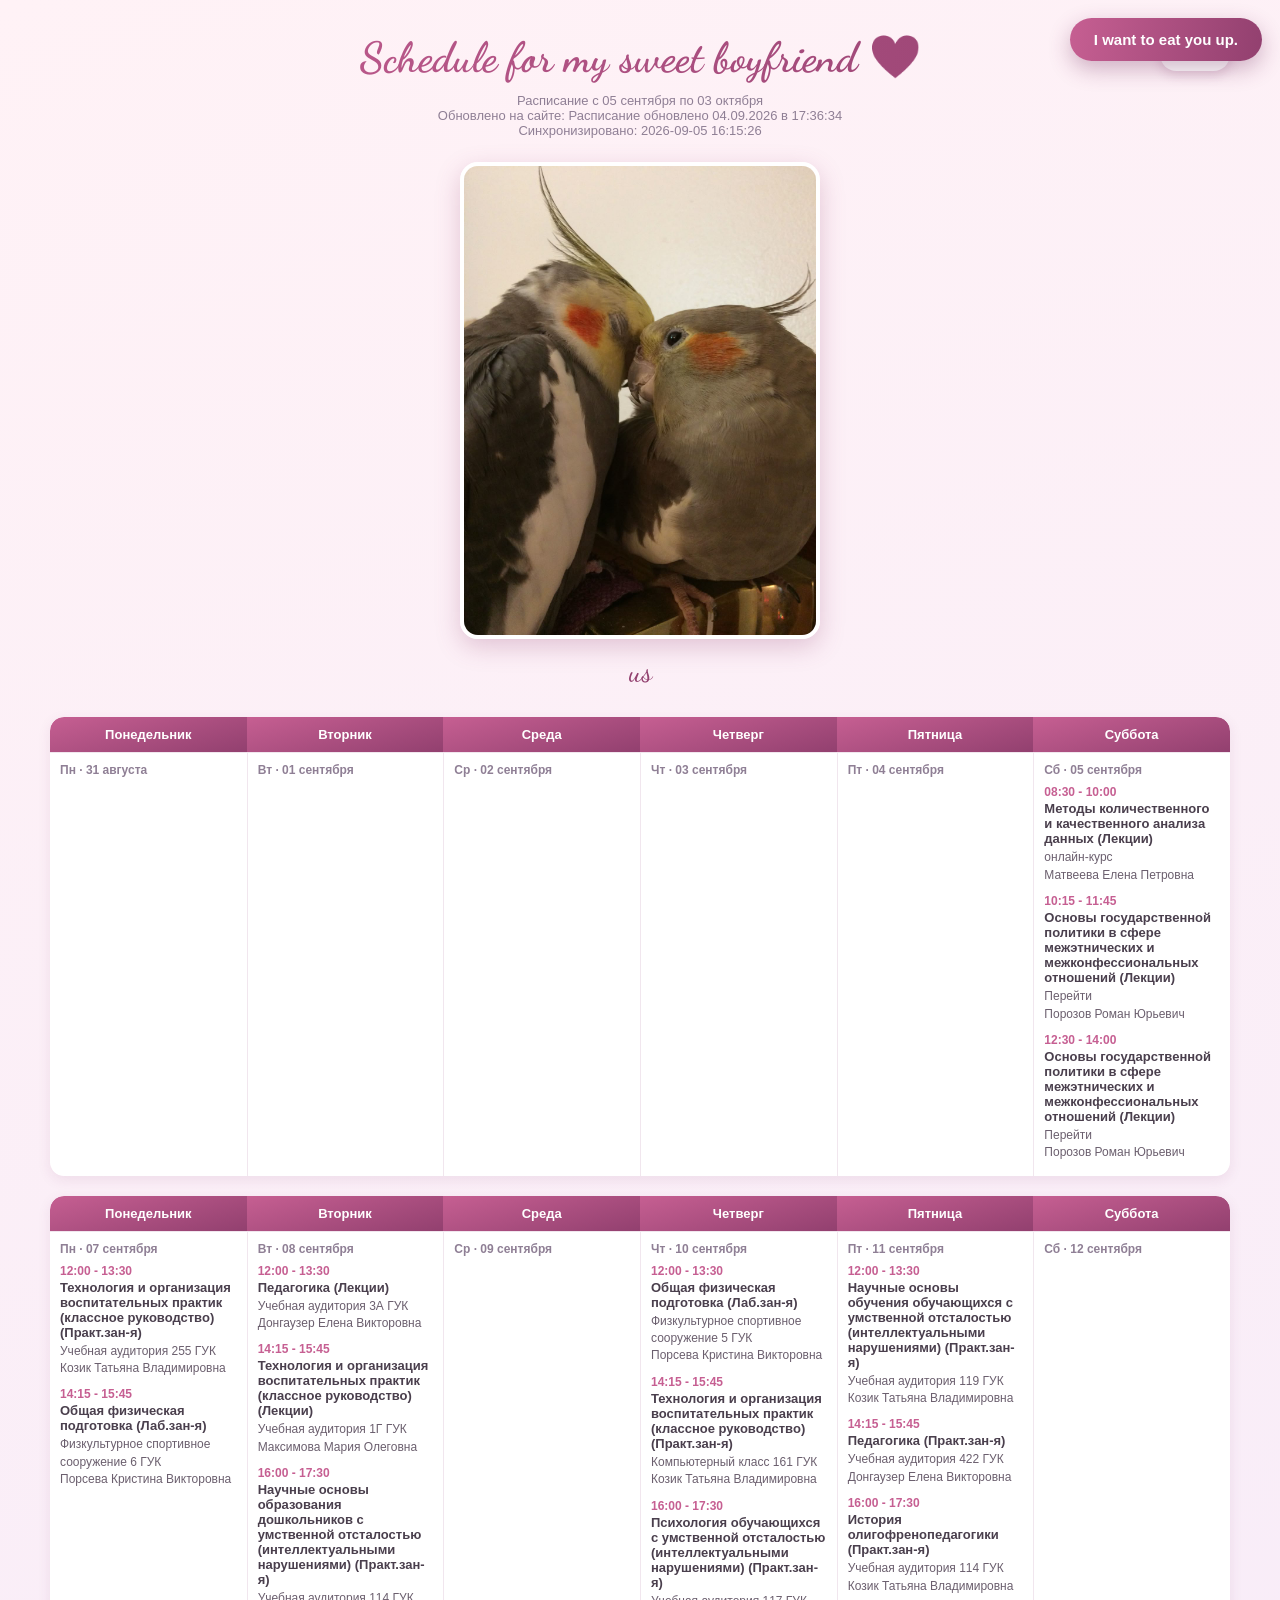
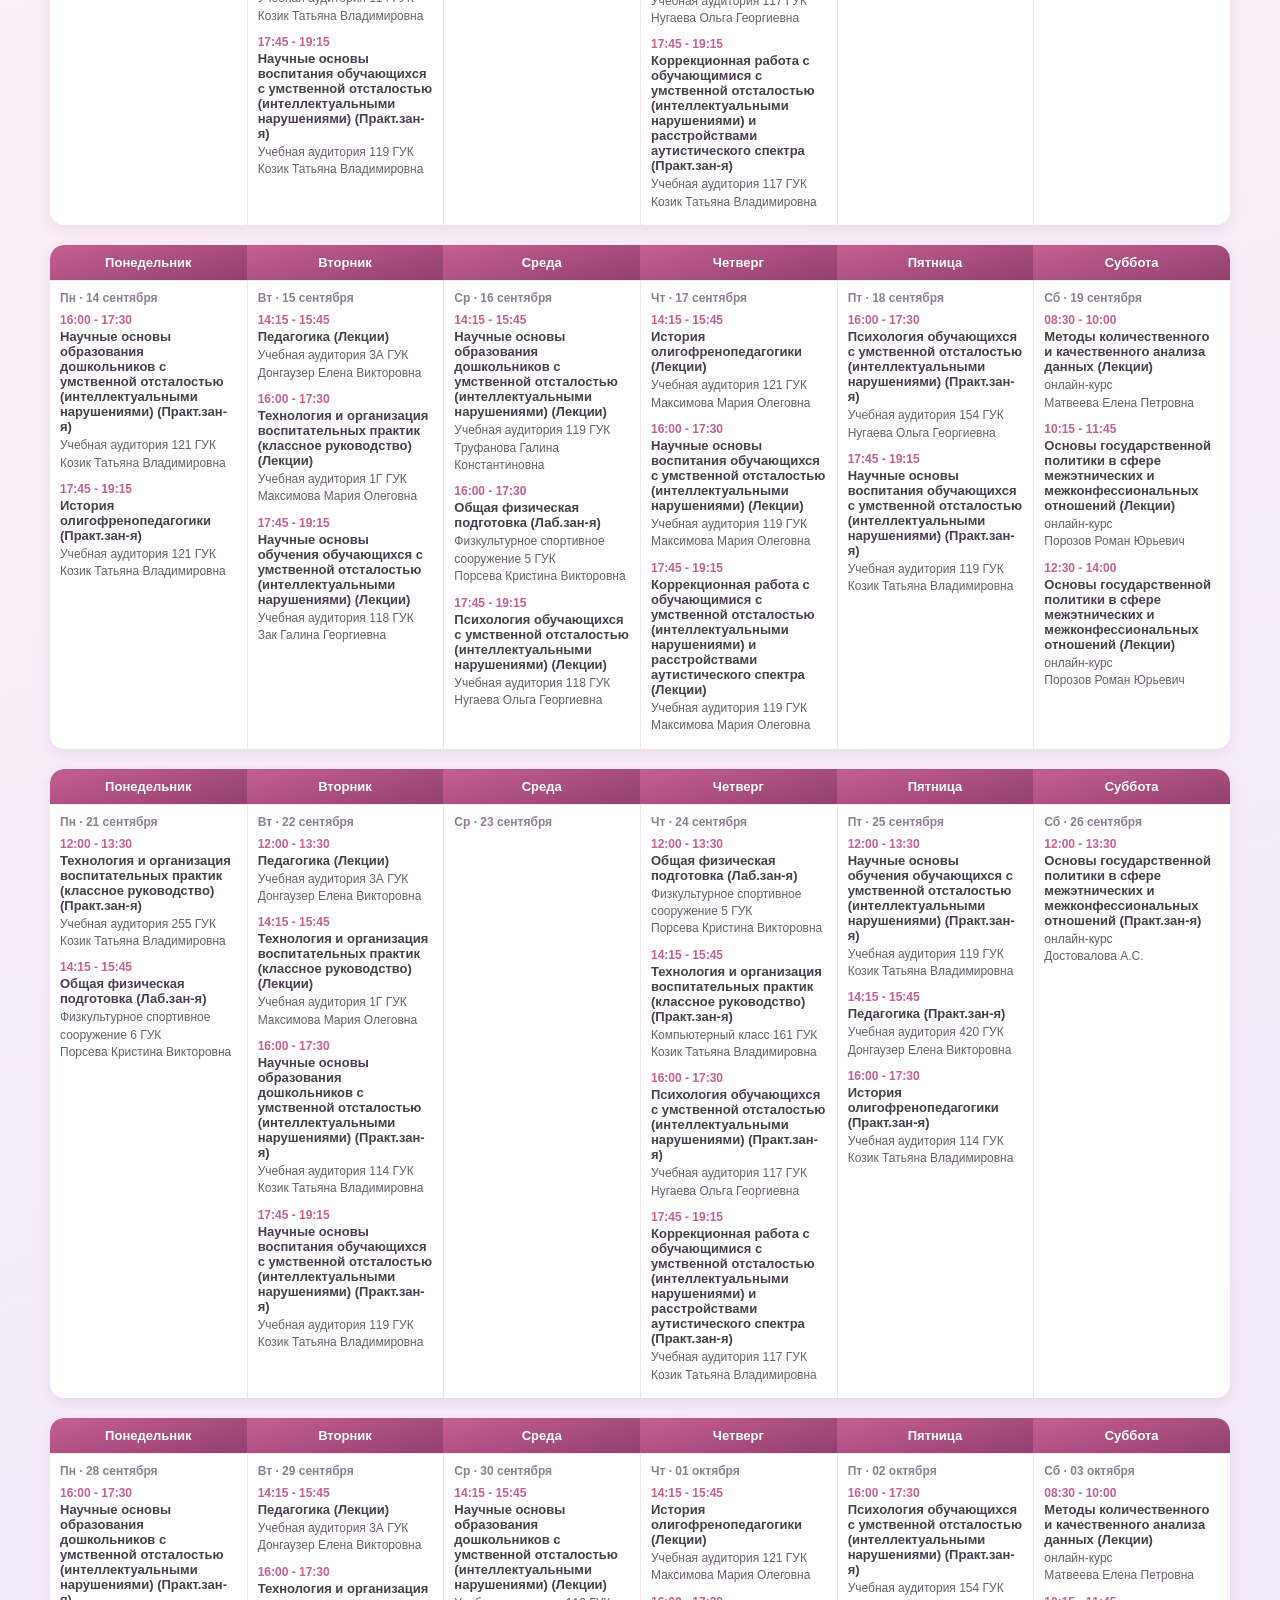
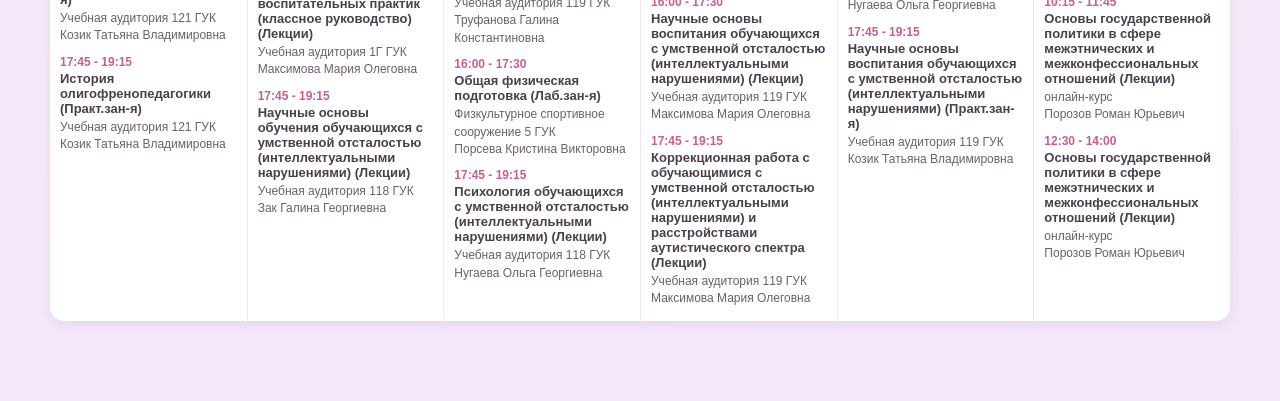
==== commit 08c78f0e: "Обновление" ====
--- a/index.html
+++ b/index.html
@@ -28,7 +28,7 @@
     padding: 24px 16px 60px;
     color: var(--text);
   }
-  .wrap { max-width: 900px; margin: 0 auto; }
+  .wrap { max-width: 1180px; margin: 0 auto; }
 
   .header-row { position: relative; text-align: center; margin-bottom: 6px; }
   h1 {
@@ -71,6 +71,7 @@
     display: grid;
     grid-template-columns: repeat(6, minmax(140px, 1fr));
     background: var(--card);
+    width: 100%;
     min-width: 840px;
     border-radius: 14px;
     overflow: hidden;
@@ -100,7 +101,7 @@
   .g-empty { font-size: 12px; color: var(--muted); font-style: italic; }
 
   /* --- рубрика Us --- */
-  .us-section { text-align: center; margin: 36px 0 8px; }
+  .us-section { text-align: center; margin: 8px 0 28px; }
   .us-photo img {
     max-width: 100%;
     width: 360px;
@@ -115,21 +116,13 @@
     color: var(--primary-dark);
     margin-top: 10px;
   }
-  .us-message {
-    font-family: "Dancing Script", cursive;
-    font-size: 21px;
-    color: var(--primary-dark);
-    margin: 16px auto 0;
-    max-width: 480px;
-    line-height: 1.4;
-  }
 
   /* --- всплывающее уведомление --- */
   .notif-toast {
     position: fixed;
     top: 18px;
-    left: 50%;
-    transform: translate(-50%, -140%);
+    right: 18px;
+    transform: translateY(-140%);
     background: linear-gradient(100deg, var(--primary), var(--primary-dark));
     color: #fff;
     padding: 13px 24px;
@@ -144,7 +137,7 @@
     max-width: 90%;
     text-align: center;
   }
-  .notif-toast.show { transform: translate(-50%, 0); opacity: 1; }
+  .notif-toast.show { transform: translateY(0); opacity: 1; }
 
   @keyframes float-heart {
     0%   { transform: translateY(0) rotate(0deg); opacity: 0.9; }
@@ -195,7 +188,12 @@
     <h1>Schedule for my sweet boyfriend ❤️</h1>
     <button id="langToggle" class="lang-toggle" type="button">EN 🇧🇷</button>
   </div>
-  <div class="meta">Расписание c 05 сентября по 03 октября<br>Обновлено на сайте: Расписание обновлено 04.09.2026 в 17:36:34<br>Синхронизировано: 2026-09-05 15:43:04</div>
+  <div class="meta">Расписание c 05 сентября по 03 октября<br>Обновлено на сайте: Расписание обновлено 04.09.2026 в 17:36:34<br>Синхронизировано: 2026-09-05 16:15:26</div>
+
+  <div class="us-section">
+    <div class="us-photo"><img id="usPhoto" alt="us"></div>
+    <div class="us-caption">us</div>
+  </div>
 
   <div id="scheduleRu">
     <div class="week-table-wrap">
@@ -208,23 +206,23 @@
 <div class="g-head">Суббота</div>
 <div class="g-cell">
   <div class="g-date">Пн · 31 августа</div>
-  <div class="g-empty">Занятий нет</div>
+  
 </div>
 <div class="g-cell">
   <div class="g-date">Вт · 01 сентября</div>
-  <div class="g-empty">Занятий нет</div>
+  
 </div>
 <div class="g-cell">
   <div class="g-date">Ср · 02 сентября</div>
-  <div class="g-empty">Занятий нет</div>
+  
 </div>
 <div class="g-cell">
   <div class="g-date">Чт · 03 сентября</div>
-  <div class="g-empty">Занятий нет</div>
+  
 </div>
 <div class="g-cell">
   <div class="g-date">Пт · 04 сентября</div>
-  <div class="g-empty">Занятий нет</div>
+  
 </div>
 <div class="g-cell">
   <div class="g-date">Сб · 05 сентября</div>
@@ -292,7 +290,7 @@
 </div>
 <div class="g-cell">
   <div class="g-date">Ср · 09 сентября</div>
-  <div class="g-empty">Занятий нет</div>
+  
 </div>
 <div class="g-cell">
   <div class="g-date">Чт · 10 сентября</div>
@@ -337,7 +335,7 @@
 </div>
 <div class="g-cell">
   <div class="g-date">Сб · 12 сентября</div>
-  <div class="g-empty">Занятий нет</div>
+  
 </div>
   </div>
 </div>
@@ -495,7 +493,7 @@
 </div>
 <div class="g-cell">
   <div class="g-date">Ср · 23 сентября</div>
-  <div class="g-empty">Занятий нет</div>
+  
 </div>
 <div class="g-cell">
   <div class="g-date">Чт · 24 сентября</div>
@@ -668,23 +666,23 @@
 <div class="g-head">Saturday</div>
 <div class="g-cell">
   <div class="g-date">Mon · Aug 31</div>
-  <div class="g-empty">No classes</div>
+  
 </div>
 <div class="g-cell">
   <div class="g-date">Tue · Sep 1</div>
-  <div class="g-empty">No classes</div>
+  
 </div>
 <div class="g-cell">
   <div class="g-date">Wed · Sep 2</div>
-  <div class="g-empty">No classes</div>
+  
 </div>
 <div class="g-cell">
   <div class="g-date">Thu · Sep 3</div>
-  <div class="g-empty">No classes</div>
+  
 </div>
 <div class="g-cell">
   <div class="g-date">Fri · Sep 4</div>
-  <div class="g-empty">No classes</div>
+  
 </div>
 <div class="g-cell">
   <div class="g-date">Sat · Sep 5</div>
@@ -752,7 +750,7 @@
 </div>
 <div class="g-cell">
   <div class="g-date">Wed · Sep 9</div>
-  <div class="g-empty">No classes</div>
+  
 </div>
 <div class="g-cell">
   <div class="g-date">Thu · Sep 10</div>
@@ -797,7 +795,7 @@
 </div>
 <div class="g-cell">
   <div class="g-date">Sat · Sep 12</div>
-  <div class="g-empty">No classes</div>
+  
 </div>
   </div>
 </div>
@@ -955,7 +953,7 @@
 </div>
 <div class="g-cell">
   <div class="g-date">Wed · Sep 23</div>
-  <div class="g-empty">No classes</div>
+  
 </div>
 <div class="g-cell">
   <div class="g-date">Thu · Sep 24</div>
@@ -1116,12 +1114,6 @@
 </div>
   </div>
 </div>
-  </div>
-
-  <div class="us-section">
-    <div class="us-photo"><img id="usPhoto" alt="us"></div>
-    <div class="us-caption">us</div>
-    <div class="us-message">Spend my whole life in love with Paulo ❤️</div>
   </div>
 </div>
 <script>
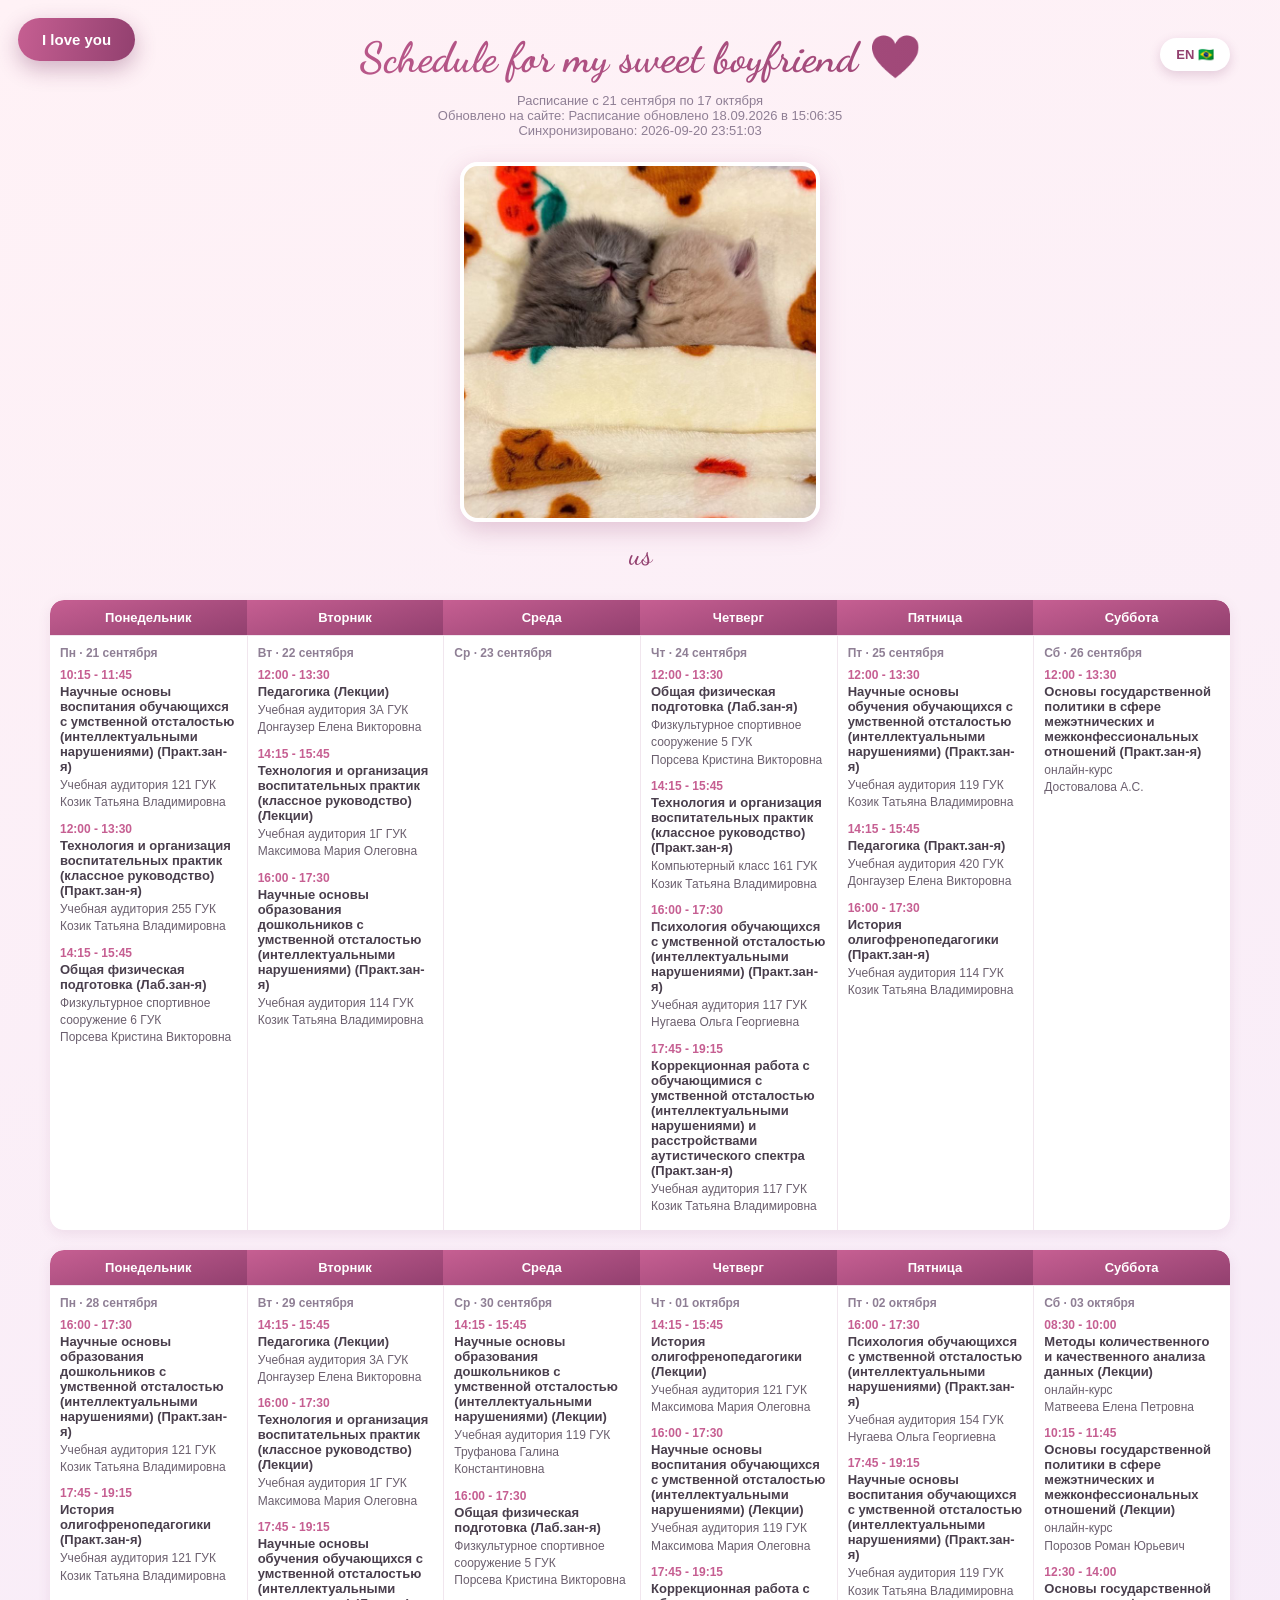
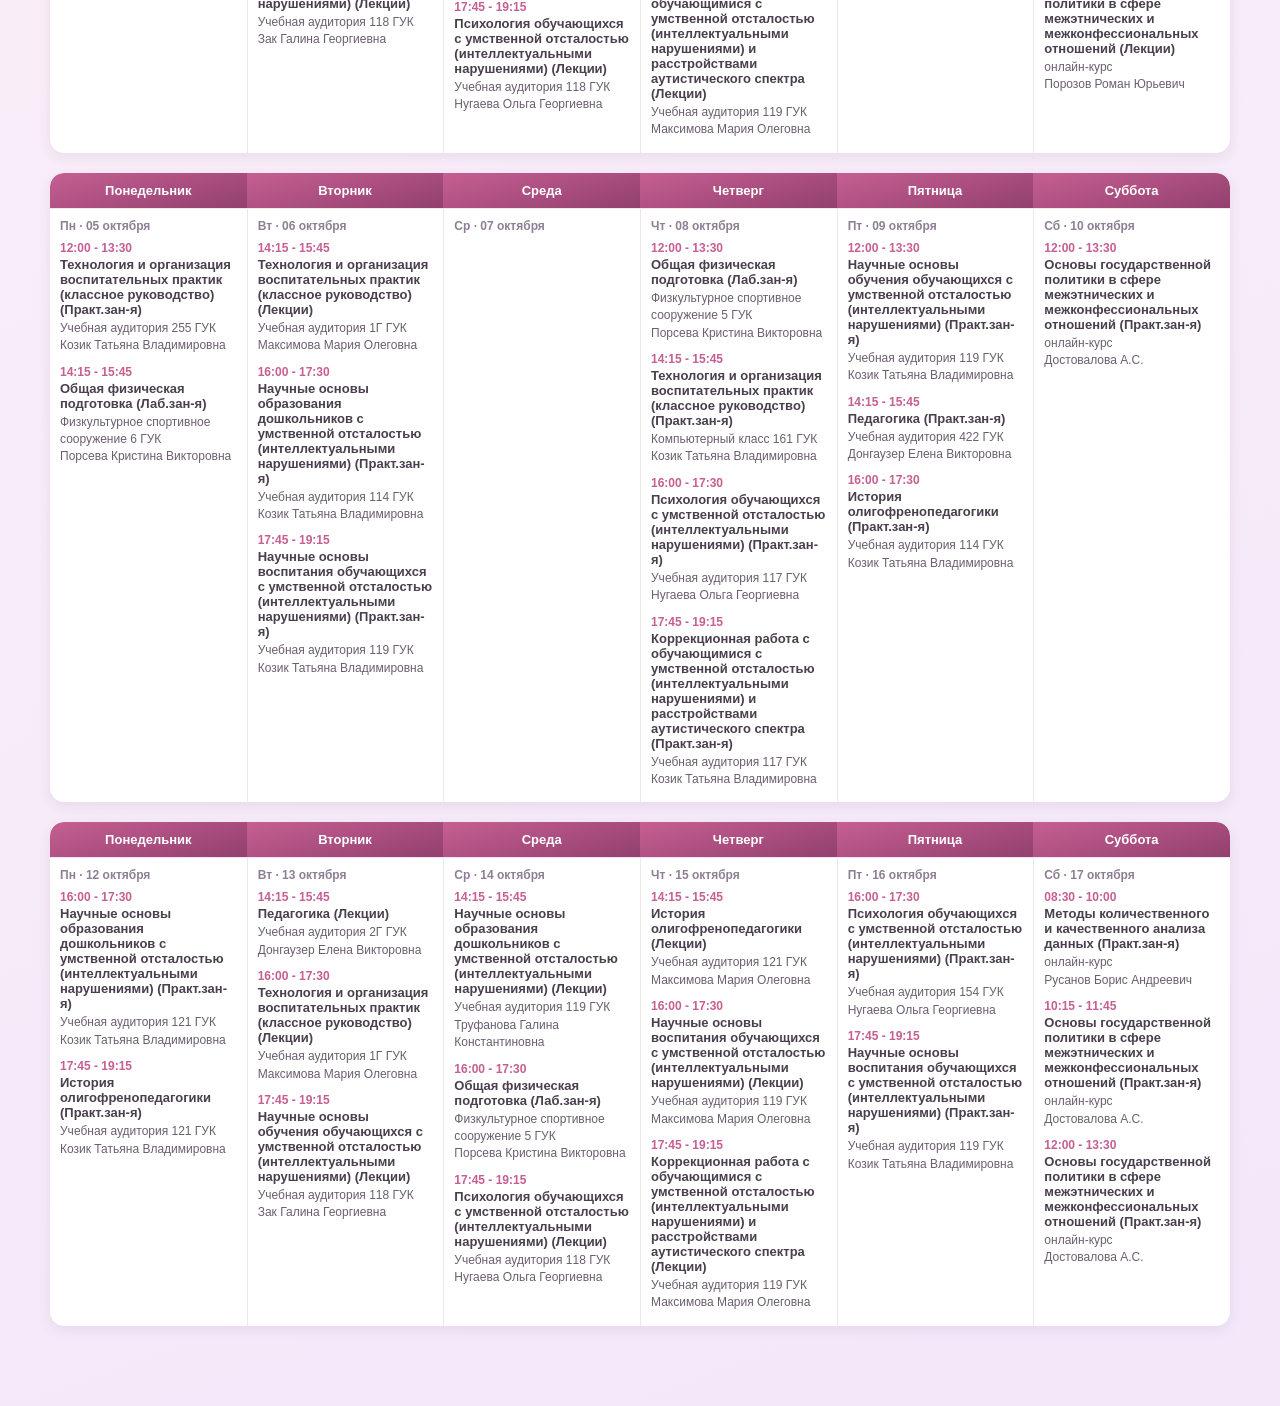
==== commit 0d62c9af: "Notification" ====
--- a/index.html
+++ b/index.html
@@ -121,7 +121,7 @@
   .notif-toast {
     position: fixed;
     top: 18px;
-    right: 18px;
+    left: 18px;
     transform: translateY(-140%);
     background: linear-gradient(100deg, var(--primary), var(--primary-dark));
     color: #fff;
@@ -188,7 +188,7 @@
     <h1>Schedule for my sweet boyfriend ❤️</h1>
     <button id="langToggle" class="lang-toggle" type="button">EN 🇧🇷</button>
   </div>
-  <div class="meta">Расписание c 05 сентября по 03 октября<br>Обновлено на сайте: Расписание обновлено 04.09.2026 в 17:36:34<br>Синхронизировано: 2026-09-05 16:15:26</div>
+  <div class="meta">Расписание c 21 сентября по 17 октября<br>Обновлено на сайте: Расписание обновлено 18.09.2026 в 15:06:35<br>Синхронизировано: 2026-09-20 23:51:03</div>
 
   <div class="us-section">
     <div class="us-photo"><img id="usPhoto" alt="us"></div>
@@ -205,41 +205,92 @@
 <div class="g-head">Пятница</div>
 <div class="g-head">Суббота</div>
 <div class="g-cell">
-  <div class="g-date">Пн · 31 августа</div>
+  <div class="g-date">Пн · 21 сентября</div>
+  <div class="g-lesson">
+  <div class="g-time">10:15 - 11:45</div>
+  <div class="g-subject">Научные основы воспитания обучающихся с умственной отсталостью (интеллектуальными нарушениями) (Практ.зан-я)</div>
+  <div class="g-info">Учебная аудитория 121 ГУК<br>Козик Татьяна Владимировна</div>
+</div>
+<div class="g-lesson">
+  <div class="g-time">12:00 - 13:30</div>
+  <div class="g-subject">Технология и организация воспитательных практик (классное руководство) (Практ.зан-я)</div>
+  <div class="g-info">Учебная аудитория 255 ГУК<br>Козик Татьяна Владимировна</div>
+</div>
+<div class="g-lesson">
+  <div class="g-time">14:15 - 15:45</div>
+  <div class="g-subject">Общая физическая подготовка (Лаб.зан-я)</div>
+  <div class="g-info">Физкультурное спортивное сооружение 6 ГУК<br>Порсева Кристина Викторовна</div>
+</div>
+</div>
+<div class="g-cell">
+  <div class="g-date">Вт · 22 сентября</div>
+  <div class="g-lesson">
+  <div class="g-time">12:00 - 13:30</div>
+  <div class="g-subject">Педагогика (Лекции)</div>
+  <div class="g-info">Учебная аудитория 3А ГУК<br>Донгаузер Елена Викторовна</div>
+</div>
+<div class="g-lesson">
+  <div class="g-time">14:15 - 15:45</div>
+  <div class="g-subject">Технология и организация воспитательных практик (классное руководство) (Лекции)</div>
+  <div class="g-info">Учебная аудитория 1Г ГУК<br>Максимова Мария Олеговна</div>
+</div>
+<div class="g-lesson">
+  <div class="g-time">16:00 - 17:30</div>
+  <div class="g-subject">Научные основы образования дошкольников с умственной отсталостью (интеллектуальными нарушениями) (Практ.зан-я)</div>
+  <div class="g-info">Учебная аудитория 114 ГУК<br>Козик Татьяна Владимировна</div>
+</div>
+</div>
+<div class="g-cell">
+  <div class="g-date">Ср · 23 сентября</div>
   
 </div>
 <div class="g-cell">
-  <div class="g-date">Вт · 01 сентября</div>
-  
-</div>
-<div class="g-cell">
-  <div class="g-date">Ср · 02 сентября</div>
-  
-</div>
-<div class="g-cell">
-  <div class="g-date">Чт · 03 сентября</div>
-  
-</div>
-<div class="g-cell">
-  <div class="g-date">Пт · 04 сентября</div>
-  
-</div>
-<div class="g-cell">
-  <div class="g-date">Сб · 05 сентября</div>
-  <div class="g-lesson">
-  <div class="g-time">08:30 - 10:00</div>
-  <div class="g-subject">Методы количественного и качественного анализа данных (Лекции)</div>
-  <div class="g-info">онлайн-курс<br>Матвеева Елена Петровна</div>
-</div>
-<div class="g-lesson">
-  <div class="g-time">10:15 - 11:45</div>
-  <div class="g-subject">Основы государственной политики в сфере межэтнических и межконфессиональных отношений (Лекции)</div>
-  <div class="g-info">Перейти<br>Порозов Роман Юрьевич</div>
-</div>
-<div class="g-lesson">
-  <div class="g-time">12:30 - 14:00</div>
-  <div class="g-subject">Основы государственной политики в сфере межэтнических и межконфессиональных отношений (Лекции)</div>
-  <div class="g-info">Перейти<br>Порозов Роман Юрьевич</div>
+  <div class="g-date">Чт · 24 сентября</div>
+  <div class="g-lesson">
+  <div class="g-time">12:00 - 13:30</div>
+  <div class="g-subject">Общая физическая подготовка (Лаб.зан-я)</div>
+  <div class="g-info">Физкультурное спортивное сооружение 5 ГУК<br>Порсева Кристина Викторовна</div>
+</div>
+<div class="g-lesson">
+  <div class="g-time">14:15 - 15:45</div>
+  <div class="g-subject">Технология и организация воспитательных практик (классное руководство) (Практ.зан-я)</div>
+  <div class="g-info">Компьютерный класс 161 ГУК<br>Козик Татьяна Владимировна</div>
+</div>
+<div class="g-lesson">
+  <div class="g-time">16:00 - 17:30</div>
+  <div class="g-subject">Психология обучающихся с умственной отсталостью (интеллектуальными нарушениями) (Практ.зан-я)</div>
+  <div class="g-info">Учебная аудитория 117 ГУК<br>Нугаева Ольга Георгиевна</div>
+</div>
+<div class="g-lesson">
+  <div class="g-time">17:45 - 19:15</div>
+  <div class="g-subject">Коррекционная работа с обучающимися с умственной отсталостью (интеллектуальными нарушениями) и расстройствами аутистического спектра (Практ.зан-я)</div>
+  <div class="g-info">Учебная аудитория 117 ГУК<br>Козик Татьяна Владимировна</div>
+</div>
+</div>
+<div class="g-cell">
+  <div class="g-date">Пт · 25 сентября</div>
+  <div class="g-lesson">
+  <div class="g-time">12:00 - 13:30</div>
+  <div class="g-subject">Научные основы обучения обучающихся с умственной отсталостью (интеллектуальными нарушениями) (Практ.зан-я)</div>
+  <div class="g-info">Учебная аудитория 119 ГУК<br>Козик Татьяна Владимировна</div>
+</div>
+<div class="g-lesson">
+  <div class="g-time">14:15 - 15:45</div>
+  <div class="g-subject">Педагогика (Практ.зан-я)</div>
+  <div class="g-info">Учебная аудитория 420 ГУК<br>Донгаузер Елена Викторовна</div>
+</div>
+<div class="g-lesson">
+  <div class="g-time">16:00 - 17:30</div>
+  <div class="g-subject">История олигофренопедагогики (Практ.зан-я)</div>
+  <div class="g-info">Учебная аудитория 114 ГУК<br>Козик Татьяна Владимировна</div>
+</div>
+</div>
+<div class="g-cell">
+  <div class="g-date">Сб · 26 сентября</div>
+  <div class="g-lesson">
+  <div class="g-time">12:00 - 13:30</div>
+  <div class="g-subject">Основы государственной политики в сфере межэтнических и межконфессиональных отношений (Практ.зан-я)</div>
+  <div class="g-info">онлайн-курс<br>Достовалова А.С.</div>
 </div>
 </div>
   </div>
@@ -253,34 +304,78 @@
 <div class="g-head">Пятница</div>
 <div class="g-head">Суббота</div>
 <div class="g-cell">
-  <div class="g-date">Пн · 07 сентября</div>
-  <div class="g-lesson">
-  <div class="g-time">12:00 - 13:30</div>
-  <div class="g-subject">Технология и организация воспитательных практик (классное руководство) (Практ.зан-я)</div>
-  <div class="g-info">Учебная аудитория 255 ГУК<br>Козик Татьяна Владимировна</div>
-</div>
-<div class="g-lesson">
-  <div class="g-time">14:15 - 15:45</div>
-  <div class="g-subject">Общая физическая подготовка (Лаб.зан-я)</div>
-  <div class="g-info">Физкультурное спортивное сооружение 6 ГУК<br>Порсева Кристина Викторовна</div>
-</div>
-</div>
-<div class="g-cell">
-  <div class="g-date">Вт · 08 сентября</div>
-  <div class="g-lesson">
-  <div class="g-time">12:00 - 13:30</div>
+  <div class="g-date">Пн · 28 сентября</div>
+  <div class="g-lesson">
+  <div class="g-time">16:00 - 17:30</div>
+  <div class="g-subject">Научные основы образования дошкольников с умственной отсталостью (интеллектуальными нарушениями) (Практ.зан-я)</div>
+  <div class="g-info">Учебная аудитория 121 ГУК<br>Козик Татьяна Владимировна</div>
+</div>
+<div class="g-lesson">
+  <div class="g-time">17:45 - 19:15</div>
+  <div class="g-subject">История олигофренопедагогики (Практ.зан-я)</div>
+  <div class="g-info">Учебная аудитория 121 ГУК<br>Козик Татьяна Владимировна</div>
+</div>
+</div>
+<div class="g-cell">
+  <div class="g-date">Вт · 29 сентября</div>
+  <div class="g-lesson">
+  <div class="g-time">14:15 - 15:45</div>
   <div class="g-subject">Педагогика (Лекции)</div>
   <div class="g-info">Учебная аудитория 3А ГУК<br>Донгаузер Елена Викторовна</div>
 </div>
 <div class="g-lesson">
-  <div class="g-time">14:15 - 15:45</div>
+  <div class="g-time">16:00 - 17:30</div>
   <div class="g-subject">Технология и организация воспитательных практик (классное руководство) (Лекции)</div>
   <div class="g-info">Учебная аудитория 1Г ГУК<br>Максимова Мария Олеговна</div>
 </div>
 <div class="g-lesson">
-  <div class="g-time">16:00 - 17:30</div>
-  <div class="g-subject">Научные основы образования дошкольников с умственной отсталостью (интеллектуальными нарушениями) (Практ.зан-я)</div>
-  <div class="g-info">Учебная аудитория 114 ГУК<br>Козик Татьяна Владимировна</div>
+  <div class="g-time">17:45 - 19:15</div>
+  <div class="g-subject">Научные основы обучения обучающихся с умственной отсталостью (интеллектуальными нарушениями) (Лекции)</div>
+  <div class="g-info">Учебная аудитория 118 ГУК<br>Зак Галина Георгиевна</div>
+</div>
+</div>
+<div class="g-cell">
+  <div class="g-date">Ср · 30 сентября</div>
+  <div class="g-lesson">
+  <div class="g-time">14:15 - 15:45</div>
+  <div class="g-subject">Научные основы образования дошкольников с умственной отсталостью (интеллектуальными нарушениями) (Лекции)</div>
+  <div class="g-info">Учебная аудитория 119 ГУК<br>Труфанова Галина Константиновна</div>
+</div>
+<div class="g-lesson">
+  <div class="g-time">16:00 - 17:30</div>
+  <div class="g-subject">Общая физическая подготовка (Лаб.зан-я)</div>
+  <div class="g-info">Физкультурное спортивное сооружение 5 ГУК<br>Порсева Кристина Викторовна</div>
+</div>
+<div class="g-lesson">
+  <div class="g-time">17:45 - 19:15</div>
+  <div class="g-subject">Психология обучающихся с умственной отсталостью (интеллектуальными нарушениями) (Лекции)</div>
+  <div class="g-info">Учебная аудитория 118 ГУК<br>Нугаева Ольга Георгиевна</div>
+</div>
+</div>
+<div class="g-cell">
+  <div class="g-date">Чт · 01 октября</div>
+  <div class="g-lesson">
+  <div class="g-time">14:15 - 15:45</div>
+  <div class="g-subject">История олигофренопедагогики (Лекции)</div>
+  <div class="g-info">Учебная аудитория 121 ГУК<br>Максимова Мария Олеговна</div>
+</div>
+<div class="g-lesson">
+  <div class="g-time">16:00 - 17:30</div>
+  <div class="g-subject">Научные основы воспитания обучающихся с умственной отсталостью (интеллектуальными нарушениями) (Лекции)</div>
+  <div class="g-info">Учебная аудитория 119 ГУК<br>Максимова Мария Олеговна</div>
+</div>
+<div class="g-lesson">
+  <div class="g-time">17:45 - 19:15</div>
+  <div class="g-subject">Коррекционная работа с обучающимися с умственной отсталостью (интеллектуальными нарушениями) и расстройствами аутистического спектра (Лекции)</div>
+  <div class="g-info">Учебная аудитория 119 ГУК<br>Максимова Мария Олеговна</div>
+</div>
+</div>
+<div class="g-cell">
+  <div class="g-date">Пт · 02 октября</div>
+  <div class="g-lesson">
+  <div class="g-time">16:00 - 17:30</div>
+  <div class="g-subject">Психология обучающихся с умственной отсталостью (интеллектуальными нарушениями) (Практ.зан-я)</div>
+  <div class="g-info">Учебная аудитория 154 ГУК<br>Нугаева Ольга Георгиевна</div>
 </div>
 <div class="g-lesson">
   <div class="g-time">17:45 - 19:15</div>
@@ -289,53 +384,22 @@
 </div>
 </div>
 <div class="g-cell">
-  <div class="g-date">Ср · 09 сентября</div>
-  
-</div>
-<div class="g-cell">
-  <div class="g-date">Чт · 10 сентября</div>
-  <div class="g-lesson">
-  <div class="g-time">12:00 - 13:30</div>
-  <div class="g-subject">Общая физическая подготовка (Лаб.зан-я)</div>
-  <div class="g-info">Физкультурное спортивное сооружение 5 ГУК<br>Порсева Кристина Викторовна</div>
-</div>
-<div class="g-lesson">
-  <div class="g-time">14:15 - 15:45</div>
-  <div class="g-subject">Технология и организация воспитательных практик (классное руководство) (Практ.зан-я)</div>
-  <div class="g-info">Компьютерный класс 161 ГУК<br>Козик Татьяна Владимировна</div>
-</div>
-<div class="g-lesson">
-  <div class="g-time">16:00 - 17:30</div>
-  <div class="g-subject">Психология обучающихся с умственной отсталостью (интеллектуальными нарушениями) (Практ.зан-я)</div>
-  <div class="g-info">Учебная аудитория 117 ГУК<br>Нугаева Ольга Георгиевна</div>
-</div>
-<div class="g-lesson">
-  <div class="g-time">17:45 - 19:15</div>
-  <div class="g-subject">Коррекционная работа с обучающимися с умственной отсталостью (интеллектуальными нарушениями) и расстройствами аутистического спектра (Практ.зан-я)</div>
-  <div class="g-info">Учебная аудитория 117 ГУК<br>Козик Татьяна Владимировна</div>
-</div>
-</div>
-<div class="g-cell">
-  <div class="g-date">Пт · 11 сентября</div>
-  <div class="g-lesson">
-  <div class="g-time">12:00 - 13:30</div>
-  <div class="g-subject">Научные основы обучения обучающихся с умственной отсталостью (интеллектуальными нарушениями) (Практ.зан-я)</div>
-  <div class="g-info">Учебная аудитория 119 ГУК<br>Козик Татьяна Владимировна</div>
-</div>
-<div class="g-lesson">
-  <div class="g-time">14:15 - 15:45</div>
-  <div class="g-subject">Педагогика (Практ.зан-я)</div>
-  <div class="g-info">Учебная аудитория 422 ГУК<br>Донгаузер Елена Викторовна</div>
-</div>
-<div class="g-lesson">
-  <div class="g-time">16:00 - 17:30</div>
-  <div class="g-subject">История олигофренопедагогики (Практ.зан-я)</div>
-  <div class="g-info">Учебная аудитория 114 ГУК<br>Козик Татьяна Владимировна</div>
-</div>
-</div>
-<div class="g-cell">
-  <div class="g-date">Сб · 12 сентября</div>
-  
+  <div class="g-date">Сб · 03 октября</div>
+  <div class="g-lesson">
+  <div class="g-time">08:30 - 10:00</div>
+  <div class="g-subject">Методы количественного и качественного анализа данных (Лекции)</div>
+  <div class="g-info">онлайн-курс<br>Матвеева Елена Петровна</div>
+</div>
+<div class="g-lesson">
+  <div class="g-time">10:15 - 11:45</div>
+  <div class="g-subject">Основы государственной политики в сфере межэтнических и межконфессиональных отношений (Лекции)</div>
+  <div class="g-info">онлайн-курс<br>Порозов Роман Юрьевич</div>
+</div>
+<div class="g-lesson">
+  <div class="g-time">12:30 - 14:00</div>
+  <div class="g-subject">Основы государственной политики в сфере межэтнических и межконфессиональных отношений (Лекции)</div>
+  <div class="g-info">онлайн-курс<br>Порозов Роман Юрьевич</div>
+</div>
 </div>
   </div>
 </div>
@@ -348,101 +412,87 @@
 <div class="g-head">Пятница</div>
 <div class="g-head">Суббота</div>
 <div class="g-cell">
-  <div class="g-date">Пн · 14 сентября</div>
-  <div class="g-lesson">
-  <div class="g-time">16:00 - 17:30</div>
-  <div class="g-subject">Научные основы образования дошкольников с умственной отсталостью (интеллектуальными нарушениями) (Практ.зан-я)</div>
-  <div class="g-info">Учебная аудитория 121 ГУК<br>Козик Татьяна Владимировна</div>
-</div>
-<div class="g-lesson">
-  <div class="g-time">17:45 - 19:15</div>
-  <div class="g-subject">История олигофренопедагогики (Практ.зан-я)</div>
-  <div class="g-info">Учебная аудитория 121 ГУК<br>Козик Татьяна Владимировна</div>
-</div>
-</div>
-<div class="g-cell">
-  <div class="g-date">Вт · 15 сентября</div>
-  <div class="g-lesson">
-  <div class="g-time">14:15 - 15:45</div>
-  <div class="g-subject">Педагогика (Лекции)</div>
-  <div class="g-info">Учебная аудитория 3А ГУК<br>Донгаузер Елена Викторовна</div>
-</div>
-<div class="g-lesson">
-  <div class="g-time">16:00 - 17:30</div>
+  <div class="g-date">Пн · 05 октября</div>
+  <div class="g-lesson">
+  <div class="g-time">12:00 - 13:30</div>
+  <div class="g-subject">Технология и организация воспитательных практик (классное руководство) (Практ.зан-я)</div>
+  <div class="g-info">Учебная аудитория 255 ГУК<br>Козик Татьяна Владимировна</div>
+</div>
+<div class="g-lesson">
+  <div class="g-time">14:15 - 15:45</div>
+  <div class="g-subject">Общая физическая подготовка (Лаб.зан-я)</div>
+  <div class="g-info">Физкультурное спортивное сооружение 6 ГУК<br>Порсева Кристина Викторовна</div>
+</div>
+</div>
+<div class="g-cell">
+  <div class="g-date">Вт · 06 октября</div>
+  <div class="g-lesson">
+  <div class="g-time">14:15 - 15:45</div>
   <div class="g-subject">Технология и организация воспитательных практик (классное руководство) (Лекции)</div>
   <div class="g-info">Учебная аудитория 1Г ГУК<br>Максимова Мария Олеговна</div>
 </div>
 <div class="g-lesson">
-  <div class="g-time">17:45 - 19:15</div>
-  <div class="g-subject">Научные основы обучения обучающихся с умственной отсталостью (интеллектуальными нарушениями) (Лекции)</div>
-  <div class="g-info">Учебная аудитория 118 ГУК<br>Зак Галина Георгиевна</div>
-</div>
-</div>
-<div class="g-cell">
-  <div class="g-date">Ср · 16 сентября</div>
-  <div class="g-lesson">
-  <div class="g-time">14:15 - 15:45</div>
-  <div class="g-subject">Научные основы образования дошкольников с умственной отсталостью (интеллектуальными нарушениями) (Лекции)</div>
-  <div class="g-info">Учебная аудитория 119 ГУК<br>Труфанова Галина Константиновна</div>
-</div>
-<div class="g-lesson">
-  <div class="g-time">16:00 - 17:30</div>
+  <div class="g-time">16:00 - 17:30</div>
+  <div class="g-subject">Научные основы образования дошкольников с умственной отсталостью (интеллектуальными нарушениями) (Практ.зан-я)</div>
+  <div class="g-info">Учебная аудитория 114 ГУК<br>Козик Татьяна Владимировна</div>
+</div>
+<div class="g-lesson">
+  <div class="g-time">17:45 - 19:15</div>
+  <div class="g-subject">Научные основы воспитания обучающихся с умственной отсталостью (интеллектуальными нарушениями) (Практ.зан-я)</div>
+  <div class="g-info">Учебная аудитория 119 ГУК<br>Козик Татьяна Владимировна</div>
+</div>
+</div>
+<div class="g-cell">
+  <div class="g-date">Ср · 07 октября</div>
+  
+</div>
+<div class="g-cell">
+  <div class="g-date">Чт · 08 октября</div>
+  <div class="g-lesson">
+  <div class="g-time">12:00 - 13:30</div>
   <div class="g-subject">Общая физическая подготовка (Лаб.зан-я)</div>
   <div class="g-info">Физкультурное спортивное сооружение 5 ГУК<br>Порсева Кристина Викторовна</div>
 </div>
 <div class="g-lesson">
-  <div class="g-time">17:45 - 19:15</div>
-  <div class="g-subject">Психология обучающихся с умственной отсталостью (интеллектуальными нарушениями) (Лекции)</div>
-  <div class="g-info">Учебная аудитория 118 ГУК<br>Нугаева Ольга Георгиевна</div>
-</div>
-</div>
-<div class="g-cell">
-  <div class="g-date">Чт · 17 сентября</div>
-  <div class="g-lesson">
-  <div class="g-time">14:15 - 15:45</div>
-  <div class="g-subject">История олигофренопедагогики (Лекции)</div>
-  <div class="g-info">Учебная аудитория 121 ГУК<br>Максимова Мария Олеговна</div>
-</div>
-<div class="g-lesson">
-  <div class="g-time">16:00 - 17:30</div>
-  <div class="g-subject">Научные основы воспитания обучающихся с умственной отсталостью (интеллектуальными нарушениями) (Лекции)</div>
-  <div class="g-info">Учебная аудитория 119 ГУК<br>Максимова Мария Олеговна</div>
-</div>
-<div class="g-lesson">
-  <div class="g-time">17:45 - 19:15</div>
-  <div class="g-subject">Коррекционная работа с обучающимися с умственной отсталостью (интеллектуальными нарушениями) и расстройствами аутистического спектра (Лекции)</div>
-  <div class="g-info">Учебная аудитория 119 ГУК<br>Максимова Мария Олеговна</div>
-</div>
-</div>
-<div class="g-cell">
-  <div class="g-date">Пт · 18 сентября</div>
-  <div class="g-lesson">
+  <div class="g-time">14:15 - 15:45</div>
+  <div class="g-subject">Технология и организация воспитательных практик (классное руководство) (Практ.зан-я)</div>
+  <div class="g-info">Компьютерный класс 161 ГУК<br>Козик Татьяна Владимировна</div>
+</div>
+<div class="g-lesson">
   <div class="g-time">16:00 - 17:30</div>
   <div class="g-subject">Психология обучающихся с умственной отсталостью (интеллектуальными нарушениями) (Практ.зан-я)</div>
-  <div class="g-info">Учебная аудитория 154 ГУК<br>Нугаева Ольга Георгиевна</div>
-</div>
-<div class="g-lesson">
-  <div class="g-time">17:45 - 19:15</div>
-  <div class="g-subject">Научные основы воспитания обучающихся с умственной отсталостью (интеллектуальными нарушениями) (Практ.зан-я)</div>
+  <div class="g-info">Учебная аудитория 117 ГУК<br>Нугаева Ольга Георгиевна</div>
+</div>
+<div class="g-lesson">
+  <div class="g-time">17:45 - 19:15</div>
+  <div class="g-subject">Коррекционная работа с обучающимися с умственной отсталостью (интеллектуальными нарушениями) и расстройствами аутистического спектра (Практ.зан-я)</div>
+  <div class="g-info">Учебная аудитория 117 ГУК<br>Козик Татьяна Владимировна</div>
+</div>
+</div>
+<div class="g-cell">
+  <div class="g-date">Пт · 09 октября</div>
+  <div class="g-lesson">
+  <div class="g-time">12:00 - 13:30</div>
+  <div class="g-subject">Научные основы обучения обучающихся с умственной отсталостью (интеллектуальными нарушениями) (Практ.зан-я)</div>
   <div class="g-info">Учебная аудитория 119 ГУК<br>Козик Татьяна Владимировна</div>
 </div>
-</div>
-<div class="g-cell">
-  <div class="g-date">Сб · 19 сентября</div>
-  <div class="g-lesson">
-  <div class="g-time">08:30 - 10:00</div>
-  <div class="g-subject">Методы количественного и качественного анализа данных (Лекции)</div>
-  <div class="g-info">онлайн-курс<br>Матвеева Елена Петровна</div>
-</div>
-<div class="g-lesson">
-  <div class="g-time">10:15 - 11:45</div>
-  <div class="g-subject">Основы государственной политики в сфере межэтнических и межконфессиональных отношений (Лекции)</div>
-  <div class="g-info">онлайн-курс<br>Порозов Роман Юрьевич</div>
-</div>
-<div class="g-lesson">
-  <div class="g-time">12:30 - 14:00</div>
-  <div class="g-subject">Основы государственной политики в сфере межэтнических и межконфессиональных отношений (Лекции)</div>
-  <div class="g-info">онлайн-курс<br>Порозов Роман Юрьевич</div>
+<div class="g-lesson">
+  <div class="g-time">14:15 - 15:45</div>
+  <div class="g-subject">Педагогика (Практ.зан-я)</div>
+  <div class="g-info">Учебная аудитория 422 ГУК<br>Донгаузер Елена Викторовна</div>
+</div>
+<div class="g-lesson">
+  <div class="g-time">16:00 - 17:30</div>
+  <div class="g-subject">История олигофренопедагогики (Практ.зан-я)</div>
+  <div class="g-info">Учебная аудитория 114 ГУК<br>Козик Татьяна Владимировна</div>
+</div>
+</div>
+<div class="g-cell">
+  <div class="g-date">Сб · 10 октября</div>
+  <div class="g-lesson">
+  <div class="g-time">12:00 - 13:30</div>
+  <div class="g-subject">Основы государственной политики в сфере межэтнических и межконфессиональных отношений (Практ.зан-я)</div>
+  <div class="g-info">онлайн-курс<br>Достовалова А.С.</div>
 </div>
 </div>
   </div>
@@ -456,34 +506,78 @@
 <div class="g-head">Пятница</div>
 <div class="g-head">Суббота</div>
 <div class="g-cell">
-  <div class="g-date">Пн · 21 сентября</div>
-  <div class="g-lesson">
-  <div class="g-time">12:00 - 13:30</div>
-  <div class="g-subject">Технология и организация воспитательных практик (классное руководство) (Практ.зан-я)</div>
-  <div class="g-info">Учебная аудитория 255 ГУК<br>Козик Татьяна Владимировна</div>
-</div>
-<div class="g-lesson">
-  <div class="g-time">14:15 - 15:45</div>
-  <div class="g-subject">Общая физическая подготовка (Лаб.зан-я)</div>
-  <div class="g-info">Физкультурное спортивное сооружение 6 ГУК<br>Порсева Кристина Викторовна</div>
-</div>
-</div>
-<div class="g-cell">
-  <div class="g-date">Вт · 22 сентября</div>
-  <div class="g-lesson">
-  <div class="g-time">12:00 - 13:30</div>
+  <div class="g-date">Пн · 12 октября</div>
+  <div class="g-lesson">
+  <div class="g-time">16:00 - 17:30</div>
+  <div class="g-subject">Научные основы образования дошкольников с умственной отсталостью (интеллектуальными нарушениями) (Практ.зан-я)</div>
+  <div class="g-info">Учебная аудитория 121 ГУК<br>Козик Татьяна Владимировна</div>
+</div>
+<div class="g-lesson">
+  <div class="g-time">17:45 - 19:15</div>
+  <div class="g-subject">История олигофренопедагогики (Практ.зан-я)</div>
+  <div class="g-info">Учебная аудитория 121 ГУК<br>Козик Татьяна Владимировна</div>
+</div>
+</div>
+<div class="g-cell">
+  <div class="g-date">Вт · 13 октября</div>
+  <div class="g-lesson">
+  <div class="g-time">14:15 - 15:45</div>
   <div class="g-subject">Педагогика (Лекции)</div>
-  <div class="g-info">Учебная аудитория 3А ГУК<br>Донгаузер Елена Викторовна</div>
-</div>
-<div class="g-lesson">
-  <div class="g-time">14:15 - 15:45</div>
+  <div class="g-info">Учебная аудитория 2Г ГУК<br>Донгаузер Елена Викторовна</div>
+</div>
+<div class="g-lesson">
+  <div class="g-time">16:00 - 17:30</div>
   <div class="g-subject">Технология и организация воспитательных практик (классное руководство) (Лекции)</div>
   <div class="g-info">Учебная аудитория 1Г ГУК<br>Максимова Мария Олеговна</div>
 </div>
 <div class="g-lesson">
-  <div class="g-time">16:00 - 17:30</div>
-  <div class="g-subject">Научные основы образования дошкольников с умственной отсталостью (интеллектуальными нарушениями) (Практ.зан-я)</div>
-  <div class="g-info">Учебная аудитория 114 ГУК<br>Козик Татьяна Владимировна</div>
+  <div class="g-time">17:45 - 19:15</div>
+  <div class="g-subject">Научные основы обучения обучающихся с умственной отсталостью (интеллектуальными нарушениями) (Лекции)</div>
+  <div class="g-info">Учебная аудитория 118 ГУК<br>Зак Галина Георгиевна</div>
+</div>
+</div>
+<div class="g-cell">
+  <div class="g-date">Ср · 14 октября</div>
+  <div class="g-lesson">
+  <div class="g-time">14:15 - 15:45</div>
+  <div class="g-subject">Научные основы образования дошкольников с умственной отсталостью (интеллектуальными нарушениями) (Лекции)</div>
+  <div class="g-info">Учебная аудитория 119 ГУК<br>Труфанова Галина Константиновна</div>
+</div>
+<div class="g-lesson">
+  <div class="g-time">16:00 - 17:30</div>
+  <div class="g-subject">Общая физическая подготовка (Лаб.зан-я)</div>
+  <div class="g-info">Физкультурное спортивное сооружение 5 ГУК<br>Порсева Кристина Викторовна</div>
+</div>
+<div class="g-lesson">
+  <div class="g-time">17:45 - 19:15</div>
+  <div class="g-subject">Психология обучающихся с умственной отсталостью (интеллектуальными нарушениями) (Лекции)</div>
+  <div class="g-info">Учебная аудитория 118 ГУК<br>Нугаева Ольга Георгиевна</div>
+</div>
+</div>
+<div class="g-cell">
+  <div class="g-date">Чт · 15 октября</div>
+  <div class="g-lesson">
+  <div class="g-time">14:15 - 15:45</div>
+  <div class="g-subject">История олигофренопедагогики (Лекции)</div>
+  <div class="g-info">Учебная аудитория 121 ГУК<br>Максимова Мария Олеговна</div>
+</div>
+<div class="g-lesson">
+  <div class="g-time">16:00 - 17:30</div>
+  <div class="g-subject">Научные основы воспитания обучающихся с умственной отсталостью (интеллектуальными нарушениями) (Лекции)</div>
+  <div class="g-info">Учебная аудитория 119 ГУК<br>Максимова Мария Олеговна</div>
+</div>
+<div class="g-lesson">
+  <div class="g-time">17:45 - 19:15</div>
+  <div class="g-subject">Коррекционная работа с обучающимися с умственной отсталостью (интеллектуальными нарушениями) и расстройствами аутистического спектра (Лекции)</div>
+  <div class="g-info">Учебная аудитория 119 ГУК<br>Максимова Мария Олеговна</div>
+</div>
+</div>
+<div class="g-cell">
+  <div class="g-date">Пт · 16 октября</div>
+  <div class="g-lesson">
+  <div class="g-time">16:00 - 17:30</div>
+  <div class="g-subject">Психология обучающихся с умственной отсталостью (интеллектуальными нарушениями) (Практ.зан-я)</div>
+  <div class="g-info">Учебная аудитория 154 ГУК<br>Нугаева Ольга Георгиевна</div>
 </div>
 <div class="g-lesson">
   <div class="g-time">17:45 - 19:15</div>
@@ -492,164 +586,21 @@
 </div>
 </div>
 <div class="g-cell">
-  <div class="g-date">Ср · 23 сентября</div>
-  
-</div>
-<div class="g-cell">
-  <div class="g-date">Чт · 24 сентября</div>
-  <div class="g-lesson">
-  <div class="g-time">12:00 - 13:30</div>
-  <div class="g-subject">Общая физическая подготовка (Лаб.зан-я)</div>
-  <div class="g-info">Физкультурное спортивное сооружение 5 ГУК<br>Порсева Кристина Викторовна</div>
-</div>
-<div class="g-lesson">
-  <div class="g-time">14:15 - 15:45</div>
-  <div class="g-subject">Технология и организация воспитательных практик (классное руководство) (Практ.зан-я)</div>
-  <div class="g-info">Компьютерный класс 161 ГУК<br>Козик Татьяна Владимировна</div>
-</div>
-<div class="g-lesson">
-  <div class="g-time">16:00 - 17:30</div>
-  <div class="g-subject">Психология обучающихся с умственной отсталостью (интеллектуальными нарушениями) (Практ.зан-я)</div>
-  <div class="g-info">Учебная аудитория 117 ГУК<br>Нугаева Ольга Георгиевна</div>
-</div>
-<div class="g-lesson">
-  <div class="g-time">17:45 - 19:15</div>
-  <div class="g-subject">Коррекционная работа с обучающимися с умственной отсталостью (интеллектуальными нарушениями) и расстройствами аутистического спектра (Практ.зан-я)</div>
-  <div class="g-info">Учебная аудитория 117 ГУК<br>Козик Татьяна Владимировна</div>
-</div>
-</div>
-<div class="g-cell">
-  <div class="g-date">Пт · 25 сентября</div>
-  <div class="g-lesson">
-  <div class="g-time">12:00 - 13:30</div>
-  <div class="g-subject">Научные основы обучения обучающихся с умственной отсталостью (интеллектуальными нарушениями) (Практ.зан-я)</div>
-  <div class="g-info">Учебная аудитория 119 ГУК<br>Козик Татьяна Владимировна</div>
-</div>
-<div class="g-lesson">
-  <div class="g-time">14:15 - 15:45</div>
-  <div class="g-subject">Педагогика (Практ.зан-я)</div>
-  <div class="g-info">Учебная аудитория 420 ГУК<br>Донгаузер Елена Викторовна</div>
-</div>
-<div class="g-lesson">
-  <div class="g-time">16:00 - 17:30</div>
-  <div class="g-subject">История олигофренопедагогики (Практ.зан-я)</div>
-  <div class="g-info">Учебная аудитория 114 ГУК<br>Козик Татьяна Владимировна</div>
-</div>
-</div>
-<div class="g-cell">
-  <div class="g-date">Сб · 26 сентября</div>
-  <div class="g-lesson">
+  <div class="g-date">Сб · 17 октября</div>
+  <div class="g-lesson">
+  <div class="g-time">08:30 - 10:00</div>
+  <div class="g-subject">Методы количественного и качественного анализа данных (Практ.зан-я)</div>
+  <div class="g-info">онлайн-курс<br>Русанов Борис Андреевич</div>
+</div>
+<div class="g-lesson">
+  <div class="g-time">10:15 - 11:45</div>
+  <div class="g-subject">Основы государственной политики в сфере межэтнических и межконфессиональных отношений (Практ.зан-я)</div>
+  <div class="g-info">онлайн-курс<br>Достовалова А.С.</div>
+</div>
+<div class="g-lesson">
   <div class="g-time">12:00 - 13:30</div>
   <div class="g-subject">Основы государственной политики в сфере межэтнических и межконфессиональных отношений (Практ.зан-я)</div>
   <div class="g-info">онлайн-курс<br>Достовалова А.С.</div>
-</div>
-</div>
-  </div>
-</div>
-<div class="week-table-wrap">
-  <div class="week-table">
-    <div class="g-head">Понедельник</div>
-<div class="g-head">Вторник</div>
-<div class="g-head">Среда</div>
-<div class="g-head">Четверг</div>
-<div class="g-head">Пятница</div>
-<div class="g-head">Суббота</div>
-<div class="g-cell">
-  <div class="g-date">Пн · 28 сентября</div>
-  <div class="g-lesson">
-  <div class="g-time">16:00 - 17:30</div>
-  <div class="g-subject">Научные основы образования дошкольников с умственной отсталостью (интеллектуальными нарушениями) (Практ.зан-я)</div>
-  <div class="g-info">Учебная аудитория 121 ГУК<br>Козик Татьяна Владимировна</div>
-</div>
-<div class="g-lesson">
-  <div class="g-time">17:45 - 19:15</div>
-  <div class="g-subject">История олигофренопедагогики (Практ.зан-я)</div>
-  <div class="g-info">Учебная аудитория 121 ГУК<br>Козик Татьяна Владимировна</div>
-</div>
-</div>
-<div class="g-cell">
-  <div class="g-date">Вт · 29 сентября</div>
-  <div class="g-lesson">
-  <div class="g-time">14:15 - 15:45</div>
-  <div class="g-subject">Педагогика (Лекции)</div>
-  <div class="g-info">Учебная аудитория 3А ГУК<br>Донгаузер Елена Викторовна</div>
-</div>
-<div class="g-lesson">
-  <div class="g-time">16:00 - 17:30</div>
-  <div class="g-subject">Технология и организация воспитательных практик (классное руководство) (Лекции)</div>
-  <div class="g-info">Учебная аудитория 1Г ГУК<br>Максимова Мария Олеговна</div>
-</div>
-<div class="g-lesson">
-  <div class="g-time">17:45 - 19:15</div>
-  <div class="g-subject">Научные основы обучения обучающихся с умственной отсталостью (интеллектуальными нарушениями) (Лекции)</div>
-  <div class="g-info">Учебная аудитория 118 ГУК<br>Зак Галина Георгиевна</div>
-</div>
-</div>
-<div class="g-cell">
-  <div class="g-date">Ср · 30 сентября</div>
-  <div class="g-lesson">
-  <div class="g-time">14:15 - 15:45</div>
-  <div class="g-subject">Научные основы образования дошкольников с умственной отсталостью (интеллектуальными нарушениями) (Лекции)</div>
-  <div class="g-info">Учебная аудитория 119 ГУК<br>Труфанова Галина Константиновна</div>
-</div>
-<div class="g-lesson">
-  <div class="g-time">16:00 - 17:30</div>
-  <div class="g-subject">Общая физическая подготовка (Лаб.зан-я)</div>
-  <div class="g-info">Физкультурное спортивное сооружение 5 ГУК<br>Порсева Кристина Викторовна</div>
-</div>
-<div class="g-lesson">
-  <div class="g-time">17:45 - 19:15</div>
-  <div class="g-subject">Психология обучающихся с умственной отсталостью (интеллектуальными нарушениями) (Лекции)</div>
-  <div class="g-info">Учебная аудитория 118 ГУК<br>Нугаева Ольга Георгиевна</div>
-</div>
-</div>
-<div class="g-cell">
-  <div class="g-date">Чт · 01 октября</div>
-  <div class="g-lesson">
-  <div class="g-time">14:15 - 15:45</div>
-  <div class="g-subject">История олигофренопедагогики (Лекции)</div>
-  <div class="g-info">Учебная аудитория 121 ГУК<br>Максимова Мария Олеговна</div>
-</div>
-<div class="g-lesson">
-  <div class="g-time">16:00 - 17:30</div>
-  <div class="g-subject">Научные основы воспитания обучающихся с умственной отсталостью (интеллектуальными нарушениями) (Лекции)</div>
-  <div class="g-info">Учебная аудитория 119 ГУК<br>Максимова Мария Олеговна</div>
-</div>
-<div class="g-lesson">
-  <div class="g-time">17:45 - 19:15</div>
-  <div class="g-subject">Коррекционная работа с обучающимися с умственной отсталостью (интеллектуальными нарушениями) и расстройствами аутистического спектра (Лекции)</div>
-  <div class="g-info">Учебная аудитория 119 ГУК<br>Максимова Мария Олеговна</div>
-</div>
-</div>
-<div class="g-cell">
-  <div class="g-date">Пт · 02 октября</div>
-  <div class="g-lesson">
-  <div class="g-time">16:00 - 17:30</div>
-  <div class="g-subject">Психология обучающихся с умственной отсталостью (интеллектуальными нарушениями) (Практ.зан-я)</div>
-  <div class="g-info">Учебная аудитория 154 ГУК<br>Нугаева Ольга Георгиевна</div>
-</div>
-<div class="g-lesson">
-  <div class="g-time">17:45 - 19:15</div>
-  <div class="g-subject">Научные основы воспитания обучающихся с умственной отсталостью (интеллектуальными нарушениями) (Практ.зан-я)</div>
-  <div class="g-info">Учебная аудитория 119 ГУК<br>Козик Татьяна Владимировна</div>
-</div>
-</div>
-<div class="g-cell">
-  <div class="g-date">Сб · 03 октября</div>
-  <div class="g-lesson">
-  <div class="g-time">08:30 - 10:00</div>
-  <div class="g-subject">Методы количественного и качественного анализа данных (Лекции)</div>
-  <div class="g-info">онлайн-курс<br>Матвеева Елена Петровна</div>
-</div>
-<div class="g-lesson">
-  <div class="g-time">10:15 - 11:45</div>
-  <div class="g-subject">Основы государственной политики в сфере межэтнических и межконфессиональных отношений (Лекции)</div>
-  <div class="g-info">онлайн-курс<br>Порозов Роман Юрьевич</div>
-</div>
-<div class="g-lesson">
-  <div class="g-time">12:30 - 14:00</div>
-  <div class="g-subject">Основы государственной политики в сфере межэтнических и межконфессиональных отношений (Лекции)</div>
-  <div class="g-info">онлайн-курс<br>Порозов Роман Юрьевич</div>
 </div>
 </div>
   </div>
@@ -665,41 +616,92 @@
 <div class="g-head">Friday</div>
 <div class="g-head">Saturday</div>
 <div class="g-cell">
-  <div class="g-date">Mon · Aug 31</div>
+  <div class="g-date">Mon · Sep 21</div>
+  <div class="g-lesson">
+  <div class="g-time">2:15 - 3:45</div>
+  <div class="g-subject">Scientific Foundations of Upbringing Students with Intellectual Disabilities (Practical class)</div>
+  <div class="g-info">Учебная аудитория 121 ГУК<br>Козик Татьяна Владимировна</div>
+</div>
+<div class="g-lesson">
+  <div class="g-time">4:00 - 5:30</div>
+  <div class="g-subject">Technology and Organization of Educational Practices (Classroom Management) (Practical class)</div>
+  <div class="g-info">Учебная аудитория 255 ГУК<br>Козик Татьяна Владимировна</div>
+</div>
+<div class="g-lesson">
+  <div class="g-time">6:15 - 7:45</div>
+  <div class="g-subject">General Physical Training (Lab class)</div>
+  <div class="g-info">Физкультурное спортивное сооружение 6 ГУК<br>Порсева Кристина Викторовна</div>
+</div>
+</div>
+<div class="g-cell">
+  <div class="g-date">Tue · Sep 22</div>
+  <div class="g-lesson">
+  <div class="g-time">4:00 - 5:30</div>
+  <div class="g-subject">Pedagogy (Lecture)</div>
+  <div class="g-info">Учебная аудитория 3А ГУК<br>Донгаузер Елена Викторовна</div>
+</div>
+<div class="g-lesson">
+  <div class="g-time">6:15 - 7:45</div>
+  <div class="g-subject">Technology and Organization of Educational Practices (Classroom Management) (Lecture)</div>
+  <div class="g-info">Учебная аудитория 1Г ГУК<br>Максимова Мария Олеговна</div>
+</div>
+<div class="g-lesson">
+  <div class="g-time">8:00 - 9:30</div>
+  <div class="g-subject">Scientific Foundations of Preschool Education for Children with Intellectual Disabilities (Practical class)</div>
+  <div class="g-info">Учебная аудитория 114 ГУК<br>Козик Татьяна Владимировна</div>
+</div>
+</div>
+<div class="g-cell">
+  <div class="g-date">Wed · Sep 23</div>
   
 </div>
 <div class="g-cell">
-  <div class="g-date">Tue · Sep 1</div>
-  
-</div>
-<div class="g-cell">
-  <div class="g-date">Wed · Sep 2</div>
-  
-</div>
-<div class="g-cell">
-  <div class="g-date">Thu · Sep 3</div>
-  
-</div>
-<div class="g-cell">
-  <div class="g-date">Fri · Sep 4</div>
-  
-</div>
-<div class="g-cell">
-  <div class="g-date">Sat · Sep 5</div>
-  <div class="g-lesson">
-  <div class="g-time">0:30 - 2:00</div>
-  <div class="g-subject">Methods of Quantitative and Qualitative Data Analysis (Lecture)</div>
-  <div class="g-info">онлайн-курс<br>Матвеева Елена Петровна</div>
-</div>
-<div class="g-lesson">
-  <div class="g-time">2:15 - 3:45</div>
-  <div class="g-subject">Fundamentals of State Policy on Interethnic and Interfaith Relations (Lecture)</div>
-  <div class="g-info">Перейти<br>Порозов Роман Юрьевич</div>
-</div>
-<div class="g-lesson">
-  <div class="g-time">4:30 - 6:00</div>
-  <div class="g-subject">Fundamentals of State Policy on Interethnic and Interfaith Relations (Lecture)</div>
-  <div class="g-info">Перейти<br>Порозов Роман Юрьевич</div>
+  <div class="g-date">Thu · Sep 24</div>
+  <div class="g-lesson">
+  <div class="g-time">4:00 - 5:30</div>
+  <div class="g-subject">General Physical Training (Lab class)</div>
+  <div class="g-info">Физкультурное спортивное сооружение 5 ГУК<br>Порсева Кристина Викторовна</div>
+</div>
+<div class="g-lesson">
+  <div class="g-time">6:15 - 7:45</div>
+  <div class="g-subject">Technology and Organization of Educational Practices (Classroom Management) (Practical class)</div>
+  <div class="g-info">Компьютерный класс 161 ГУК<br>Козик Татьяна Владимировна</div>
+</div>
+<div class="g-lesson">
+  <div class="g-time">8:00 - 9:30</div>
+  <div class="g-subject">Psychology of Students with Intellectual Disabilities (Practical class)</div>
+  <div class="g-info">Учебная аудитория 117 ГУК<br>Нугаева Ольга Георгиевна</div>
+</div>
+<div class="g-lesson">
+  <div class="g-time">9:45 - 11:15</div>
+  <div class="g-subject">Correctional Work with Students with Intellectual Disabilities and Autism Spectrum Disorders (Practical class)</div>
+  <div class="g-info">Учебная аудитория 117 ГУК<br>Козик Татьяна Владимировна</div>
+</div>
+</div>
+<div class="g-cell">
+  <div class="g-date">Fri · Sep 25</div>
+  <div class="g-lesson">
+  <div class="g-time">4:00 - 5:30</div>
+  <div class="g-subject">Scientific Foundations of Teaching Students with Intellectual Disabilities (Practical class)</div>
+  <div class="g-info">Учебная аудитория 119 ГУК<br>Козик Татьяна Владимировна</div>
+</div>
+<div class="g-lesson">
+  <div class="g-time">6:15 - 7:45</div>
+  <div class="g-subject">Pedagogy (Practical class)</div>
+  <div class="g-info">Учебная аудитория 420 ГУК<br>Донгаузер Елена Викторовна</div>
+</div>
+<div class="g-lesson">
+  <div class="g-time">8:00 - 9:30</div>
+  <div class="g-subject">History of Special Education for Intellectual Disabilities (Practical class)</div>
+  <div class="g-info">Учебная аудитория 114 ГУК<br>Козик Татьяна Владимировна</div>
+</div>
+</div>
+<div class="g-cell">
+  <div class="g-date">Sat · Sep 26</div>
+  <div class="g-lesson">
+  <div class="g-time">4:00 - 5:30</div>
+  <div class="g-subject">Fundamentals of State Policy on Interethnic and Interfaith Relations (Practical class)</div>
+  <div class="g-info">онлайн-курс<br>Достовалова А.С.</div>
 </div>
 </div>
   </div>
@@ -713,34 +715,78 @@
 <div class="g-head">Friday</div>
 <div class="g-head">Saturday</div>
 <div class="g-cell">
-  <div class="g-date">Mon · Sep 7</div>
-  <div class="g-lesson">
-  <div class="g-time">4:00 - 5:30</div>
-  <div class="g-subject">Technology and Organization of Educational Practices (Classroom Management) (Practical class)</div>
-  <div class="g-info">Учебная аудитория 255 ГУК<br>Козик Татьяна Владимировна</div>
-</div>
-<div class="g-lesson">
-  <div class="g-time">6:15 - 7:45</div>
-  <div class="g-subject">General Physical Training (Lab class)</div>
-  <div class="g-info">Физкультурное спортивное сооружение 6 ГУК<br>Порсева Кристина Викторовна</div>
-</div>
-</div>
-<div class="g-cell">
-  <div class="g-date">Tue · Sep 8</div>
-  <div class="g-lesson">
-  <div class="g-time">4:00 - 5:30</div>
+  <div class="g-date">Mon · Sep 28</div>
+  <div class="g-lesson">
+  <div class="g-time">8:00 - 9:30</div>
+  <div class="g-subject">Scientific Foundations of Preschool Education for Children with Intellectual Disabilities (Practical class)</div>
+  <div class="g-info">Учебная аудитория 121 ГУК<br>Козик Татьяна Владимировна</div>
+</div>
+<div class="g-lesson">
+  <div class="g-time">9:45 - 11:15</div>
+  <div class="g-subject">History of Special Education for Intellectual Disabilities (Practical class)</div>
+  <div class="g-info">Учебная аудитория 121 ГУК<br>Козик Татьяна Владимировна</div>
+</div>
+</div>
+<div class="g-cell">
+  <div class="g-date">Tue · Sep 29</div>
+  <div class="g-lesson">
+  <div class="g-time">6:15 - 7:45</div>
   <div class="g-subject">Pedagogy (Lecture)</div>
   <div class="g-info">Учебная аудитория 3А ГУК<br>Донгаузер Елена Викторовна</div>
 </div>
 <div class="g-lesson">
-  <div class="g-time">6:15 - 7:45</div>
+  <div class="g-time">8:00 - 9:30</div>
   <div class="g-subject">Technology and Organization of Educational Practices (Classroom Management) (Lecture)</div>
   <div class="g-info">Учебная аудитория 1Г ГУК<br>Максимова Мария Олеговна</div>
 </div>
 <div class="g-lesson">
-  <div class="g-time">8:00 - 9:30</div>
-  <div class="g-subject">Scientific Foundations of Preschool Education for Children with Intellectual Disabilities (Practical class)</div>
-  <div class="g-info">Учебная аудитория 114 ГУК<br>Козик Татьяна Владимировна</div>
+  <div class="g-time">9:45 - 11:15</div>
+  <div class="g-subject">Scientific Foundations of Teaching Students with Intellectual Disabilities (Lecture)</div>
+  <div class="g-info">Учебная аудитория 118 ГУК<br>Зак Галина Георгиевна</div>
+</div>
+</div>
+<div class="g-cell">
+  <div class="g-date">Wed · Sep 30</div>
+  <div class="g-lesson">
+  <div class="g-time">6:15 - 7:45</div>
+  <div class="g-subject">Scientific Foundations of Preschool Education for Children with Intellectual Disabilities (Lecture)</div>
+  <div class="g-info">Учебная аудитория 119 ГУК<br>Труфанова Галина Константиновна</div>
+</div>
+<div class="g-lesson">
+  <div class="g-time">8:00 - 9:30</div>
+  <div class="g-subject">General Physical Training (Lab class)</div>
+  <div class="g-info">Физкультурное спортивное сооружение 5 ГУК<br>Порсева Кристина Викторовна</div>
+</div>
+<div class="g-lesson">
+  <div class="g-time">9:45 - 11:15</div>
+  <div class="g-subject">Psychology of Students with Intellectual Disabilities (Lecture)</div>
+  <div class="g-info">Учебная аудитория 118 ГУК<br>Нугаева Ольга Георгиевна</div>
+</div>
+</div>
+<div class="g-cell">
+  <div class="g-date">Thu · Oct 1</div>
+  <div class="g-lesson">
+  <div class="g-time">6:15 - 7:45</div>
+  <div class="g-subject">History of Special Education for Intellectual Disabilities (Lecture)</div>
+  <div class="g-info">Учебная аудитория 121 ГУК<br>Максимова Мария Олеговна</div>
+</div>
+<div class="g-lesson">
+  <div class="g-time">8:00 - 9:30</div>
+  <div class="g-subject">Scientific Foundations of Upbringing Students with Intellectual Disabilities (Lecture)</div>
+  <div class="g-info">Учебная аудитория 119 ГУК<br>Максимова Мария Олеговна</div>
+</div>
+<div class="g-lesson">
+  <div class="g-time">9:45 - 11:15</div>
+  <div class="g-subject">Correctional Work with Students with Intellectual Disabilities and Autism Spectrum Disorders (Lecture)</div>
+  <div class="g-info">Учебная аудитория 119 ГУК<br>Максимова Мария Олеговна</div>
+</div>
+</div>
+<div class="g-cell">
+  <div class="g-date">Fri · Oct 2</div>
+  <div class="g-lesson">
+  <div class="g-time">8:00 - 9:30</div>
+  <div class="g-subject">Psychology of Students with Intellectual Disabilities (Practical class)</div>
+  <div class="g-info">Учебная аудитория 154 ГУК<br>Нугаева Ольга Георгиевна</div>
 </div>
 <div class="g-lesson">
   <div class="g-time">9:45 - 11:15</div>
@@ -749,53 +795,22 @@
 </div>
 </div>
 <div class="g-cell">
-  <div class="g-date">Wed · Sep 9</div>
-  
-</div>
-<div class="g-cell">
-  <div class="g-date">Thu · Sep 10</div>
-  <div class="g-lesson">
-  <div class="g-time">4:00 - 5:30</div>
-  <div class="g-subject">General Physical Training (Lab class)</div>
-  <div class="g-info">Физкультурное спортивное сооружение 5 ГУК<br>Порсева Кристина Викторовна</div>
-</div>
-<div class="g-lesson">
-  <div class="g-time">6:15 - 7:45</div>
-  <div class="g-subject">Technology and Organization of Educational Practices (Classroom Management) (Practical class)</div>
-  <div class="g-info">Компьютерный класс 161 ГУК<br>Козик Татьяна Владимировна</div>
-</div>
-<div class="g-lesson">
-  <div class="g-time">8:00 - 9:30</div>
-  <div class="g-subject">Psychology of Students with Intellectual Disabilities (Practical class)</div>
-  <div class="g-info">Учебная аудитория 117 ГУК<br>Нугаева Ольга Георгиевна</div>
-</div>
-<div class="g-lesson">
-  <div class="g-time">9:45 - 11:15</div>
-  <div class="g-subject">Correctional Work with Students with Intellectual Disabilities and Autism Spectrum Disorders (Practical class)</div>
-  <div class="g-info">Учебная аудитория 117 ГУК<br>Козик Татьяна Владимировна</div>
-</div>
-</div>
-<div class="g-cell">
-  <div class="g-date">Fri · Sep 11</div>
-  <div class="g-lesson">
-  <div class="g-time">4:00 - 5:30</div>
-  <div class="g-subject">Scientific Foundations of Teaching Students with Intellectual Disabilities (Practical class)</div>
-  <div class="g-info">Учебная аудитория 119 ГУК<br>Козик Татьяна Владимировна</div>
-</div>
-<div class="g-lesson">
-  <div class="g-time">6:15 - 7:45</div>
-  <div class="g-subject">Pedagogy (Practical class)</div>
-  <div class="g-info">Учебная аудитория 422 ГУК<br>Донгаузер Елена Викторовна</div>
-</div>
-<div class="g-lesson">
-  <div class="g-time">8:00 - 9:30</div>
-  <div class="g-subject">History of Special Education for Intellectual Disabilities (Practical class)</div>
-  <div class="g-info">Учебная аудитория 114 ГУК<br>Козик Татьяна Владимировна</div>
-</div>
-</div>
-<div class="g-cell">
-  <div class="g-date">Sat · Sep 12</div>
-  
+  <div class="g-date">Sat · Oct 3</div>
+  <div class="g-lesson">
+  <div class="g-time">0:30 - 2:00</div>
+  <div class="g-subject">Methods of Quantitative and Qualitative Data Analysis (Lecture)</div>
+  <div class="g-info">онлайн-курс<br>Матвеева Елена Петровна</div>
+</div>
+<div class="g-lesson">
+  <div class="g-time">2:15 - 3:45</div>
+  <div class="g-subject">Fundamentals of State Policy on Interethnic and Interfaith Relations (Lecture)</div>
+  <div class="g-info">онлайн-курс<br>Порозов Роман Юрьевич</div>
+</div>
+<div class="g-lesson">
+  <div class="g-time">4:30 - 6:00</div>
+  <div class="g-subject">Fundamentals of State Policy on Interethnic and Interfaith Relations (Lecture)</div>
+  <div class="g-info">онлайн-курс<br>Порозов Роман Юрьевич</div>
+</div>
 </div>
   </div>
 </div>
@@ -808,101 +823,87 @@
 <div class="g-head">Friday</div>
 <div class="g-head">Saturday</div>
 <div class="g-cell">
-  <div class="g-date">Mon · Sep 14</div>
-  <div class="g-lesson">
-  <div class="g-time">8:00 - 9:30</div>
-  <div class="g-subject">Scientific Foundations of Preschool Education for Children with Intellectual Disabilities (Practical class)</div>
-  <div class="g-info">Учебная аудитория 121 ГУК<br>Козик Татьяна Владимировна</div>
-</div>
-<div class="g-lesson">
-  <div class="g-time">9:45 - 11:15</div>
-  <div class="g-subject">History of Special Education for Intellectual Disabilities (Practical class)</div>
-  <div class="g-info">Учебная аудитория 121 ГУК<br>Козик Татьяна Владимировна</div>
-</div>
-</div>
-<div class="g-cell">
-  <div class="g-date">Tue · Sep 15</div>
-  <div class="g-lesson">
-  <div class="g-time">6:15 - 7:45</div>
-  <div class="g-subject">Pedagogy (Lecture)</div>
-  <div class="g-info">Учебная аудитория 3А ГУК<br>Донгаузер Елена Викторовна</div>
-</div>
-<div class="g-lesson">
-  <div class="g-time">8:00 - 9:30</div>
+  <div class="g-date">Mon · Oct 5</div>
+  <div class="g-lesson">
+  <div class="g-time">4:00 - 5:30</div>
+  <div class="g-subject">Technology and Organization of Educational Practices (Classroom Management) (Practical class)</div>
+  <div class="g-info">Учебная аудитория 255 ГУК<br>Козик Татьяна Владимировна</div>
+</div>
+<div class="g-lesson">
+  <div class="g-time">6:15 - 7:45</div>
+  <div class="g-subject">General Physical Training (Lab class)</div>
+  <div class="g-info">Физкультурное спортивное сооружение 6 ГУК<br>Порсева Кристина Викторовна</div>
+</div>
+</div>
+<div class="g-cell">
+  <div class="g-date">Tue · Oct 6</div>
+  <div class="g-lesson">
+  <div class="g-time">6:15 - 7:45</div>
   <div class="g-subject">Technology and Organization of Educational Practices (Classroom Management) (Lecture)</div>
   <div class="g-info">Учебная аудитория 1Г ГУК<br>Максимова Мария Олеговна</div>
 </div>
 <div class="g-lesson">
-  <div class="g-time">9:45 - 11:15</div>
-  <div class="g-subject">Scientific Foundations of Teaching Students with Intellectual Disabilities (Lecture)</div>
-  <div class="g-info">Учебная аудитория 118 ГУК<br>Зак Галина Георгиевна</div>
-</div>
-</div>
-<div class="g-cell">
-  <div class="g-date">Wed · Sep 16</div>
-  <div class="g-lesson">
-  <div class="g-time">6:15 - 7:45</div>
-  <div class="g-subject">Scientific Foundations of Preschool Education for Children with Intellectual Disabilities (Lecture)</div>
-  <div class="g-info">Учебная аудитория 119 ГУК<br>Труфанова Галина Константиновна</div>
-</div>
-<div class="g-lesson">
-  <div class="g-time">8:00 - 9:30</div>
+  <div class="g-time">8:00 - 9:30</div>
+  <div class="g-subject">Scientific Foundations of Preschool Education for Children with Intellectual Disabilities (Practical class)</div>
+  <div class="g-info">Учебная аудитория 114 ГУК<br>Козик Татьяна Владимировна</div>
+</div>
+<div class="g-lesson">
+  <div class="g-time">9:45 - 11:15</div>
+  <div class="g-subject">Scientific Foundations of Upbringing Students with Intellectual Disabilities (Practical class)</div>
+  <div class="g-info">Учебная аудитория 119 ГУК<br>Козик Татьяна Владимировна</div>
+</div>
+</div>
+<div class="g-cell">
+  <div class="g-date">Wed · Oct 7</div>
+  
+</div>
+<div class="g-cell">
+  <div class="g-date">Thu · Oct 8</div>
+  <div class="g-lesson">
+  <div class="g-time">4:00 - 5:30</div>
   <div class="g-subject">General Physical Training (Lab class)</div>
   <div class="g-info">Физкультурное спортивное сооружение 5 ГУК<br>Порсева Кристина Викторовна</div>
 </div>
 <div class="g-lesson">
-  <div class="g-time">9:45 - 11:15</div>
-  <div class="g-subject">Psychology of Students with Intellectual Disabilities (Lecture)</div>
-  <div class="g-info">Учебная аудитория 118 ГУК<br>Нугаева Ольга Георгиевна</div>
-</div>
-</div>
-<div class="g-cell">
-  <div class="g-date">Thu · Sep 17</div>
-  <div class="g-lesson">
-  <div class="g-time">6:15 - 7:45</div>
-  <div class="g-subject">History of Special Education for Intellectual Disabilities (Lecture)</div>
-  <div class="g-info">Учебная аудитория 121 ГУК<br>Максимова Мария Олеговна</div>
-</div>
-<div class="g-lesson">
-  <div class="g-time">8:00 - 9:30</div>
-  <div class="g-subject">Scientific Foundations of Upbringing Students with Intellectual Disabilities (Lecture)</div>
-  <div class="g-info">Учебная аудитория 119 ГУК<br>Максимова Мария Олеговна</div>
-</div>
-<div class="g-lesson">
-  <div class="g-time">9:45 - 11:15</div>
-  <div class="g-subject">Correctional Work with Students with Intellectual Disabilities and Autism Spectrum Disorders (Lecture)</div>
-  <div class="g-info">Учебная аудитория 119 ГУК<br>Максимова Мария Олеговна</div>
-</div>
-</div>
-<div class="g-cell">
-  <div class="g-date">Fri · Sep 18</div>
-  <div class="g-lesson">
+  <div class="g-time">6:15 - 7:45</div>
+  <div class="g-subject">Technology and Organization of Educational Practices (Classroom Management) (Practical class)</div>
+  <div class="g-info">Компьютерный класс 161 ГУК<br>Козик Татьяна Владимировна</div>
+</div>
+<div class="g-lesson">
   <div class="g-time">8:00 - 9:30</div>
   <div class="g-subject">Psychology of Students with Intellectual Disabilities (Practical class)</div>
-  <div class="g-info">Учебная аудитория 154 ГУК<br>Нугаева Ольга Георгиевна</div>
-</div>
-<div class="g-lesson">
-  <div class="g-time">9:45 - 11:15</div>
-  <div class="g-subject">Scientific Foundations of Upbringing Students with Intellectual Disabilities (Practical class)</div>
+  <div class="g-info">Учебная аудитория 117 ГУК<br>Нугаева Ольга Георгиевна</div>
+</div>
+<div class="g-lesson">
+  <div class="g-time">9:45 - 11:15</div>
+  <div class="g-subject">Correctional Work with Students with Intellectual Disabilities and Autism Spectrum Disorders (Practical class)</div>
+  <div class="g-info">Учебная аудитория 117 ГУК<br>Козик Татьяна Владимировна</div>
+</div>
+</div>
+<div class="g-cell">
+  <div class="g-date">Fri · Oct 9</div>
+  <div class="g-lesson">
+  <div class="g-time">4:00 - 5:30</div>
+  <div class="g-subject">Scientific Foundations of Teaching Students with Intellectual Disabilities (Practical class)</div>
   <div class="g-info">Учебная аудитория 119 ГУК<br>Козик Татьяна Владимировна</div>
 </div>
-</div>
-<div class="g-cell">
-  <div class="g-date">Sat · Sep 19</div>
-  <div class="g-lesson">
-  <div class="g-time">0:30 - 2:00</div>
-  <div class="g-subject">Methods of Quantitative and Qualitative Data Analysis (Lecture)</div>
-  <div class="g-info">онлайн-курс<br>Матвеева Елена Петровна</div>
-</div>
-<div class="g-lesson">
-  <div class="g-time">2:15 - 3:45</div>
-  <div class="g-subject">Fundamentals of State Policy on Interethnic and Interfaith Relations (Lecture)</div>
-  <div class="g-info">онлайн-курс<br>Порозов Роман Юрьевич</div>
-</div>
-<div class="g-lesson">
-  <div class="g-time">4:30 - 6:00</div>
-  <div class="g-subject">Fundamentals of State Policy on Interethnic and Interfaith Relations (Lecture)</div>
-  <div class="g-info">онлайн-курс<br>Порозов Роман Юрьевич</div>
+<div class="g-lesson">
+  <div class="g-time">6:15 - 7:45</div>
+  <div class="g-subject">Pedagogy (Practical class)</div>
+  <div class="g-info">Учебная аудитория 422 ГУК<br>Донгаузер Елена Викторовна</div>
+</div>
+<div class="g-lesson">
+  <div class="g-time">8:00 - 9:30</div>
+  <div class="g-subject">History of Special Education for Intellectual Disabilities (Practical class)</div>
+  <div class="g-info">Учебная аудитория 114 ГУК<br>Козик Татьяна Владимировна</div>
+</div>
+</div>
+<div class="g-cell">
+  <div class="g-date">Sat · Oct 10</div>
+  <div class="g-lesson">
+  <div class="g-time">4:00 - 5:30</div>
+  <div class="g-subject">Fundamentals of State Policy on Interethnic and Interfaith Relations (Practical class)</div>
+  <div class="g-info">онлайн-курс<br>Достовалова А.С.</div>
 </div>
 </div>
   </div>
@@ -916,34 +917,78 @@
 <div class="g-head">Friday</div>
 <div class="g-head">Saturday</div>
 <div class="g-cell">
-  <div class="g-date">Mon · Sep 21</div>
-  <div class="g-lesson">
-  <div class="g-time">4:00 - 5:30</div>
-  <div class="g-subject">Technology and Organization of Educational Practices (Classroom Management) (Practical class)</div>
-  <div class="g-info">Учебная аудитория 255 ГУК<br>Козик Татьяна Владимировна</div>
-</div>
-<div class="g-lesson">
-  <div class="g-time">6:15 - 7:45</div>
-  <div class="g-subject">General Physical Training (Lab class)</div>
-  <div class="g-info">Физкультурное спортивное сооружение 6 ГУК<br>Порсева Кристина Викторовна</div>
-</div>
-</div>
-<div class="g-cell">
-  <div class="g-date">Tue · Sep 22</div>
-  <div class="g-lesson">
-  <div class="g-time">4:00 - 5:30</div>
+  <div class="g-date">Mon · Oct 12</div>
+  <div class="g-lesson">
+  <div class="g-time">8:00 - 9:30</div>
+  <div class="g-subject">Scientific Foundations of Preschool Education for Children with Intellectual Disabilities (Practical class)</div>
+  <div class="g-info">Учебная аудитория 121 ГУК<br>Козик Татьяна Владимировна</div>
+</div>
+<div class="g-lesson">
+  <div class="g-time">9:45 - 11:15</div>
+  <div class="g-subject">History of Special Education for Intellectual Disabilities (Practical class)</div>
+  <div class="g-info">Учебная аудитория 121 ГУК<br>Козик Татьяна Владимировна</div>
+</div>
+</div>
+<div class="g-cell">
+  <div class="g-date">Tue · Oct 13</div>
+  <div class="g-lesson">
+  <div class="g-time">6:15 - 7:45</div>
   <div class="g-subject">Pedagogy (Lecture)</div>
-  <div class="g-info">Учебная аудитория 3А ГУК<br>Донгаузер Елена Викторовна</div>
-</div>
-<div class="g-lesson">
-  <div class="g-time">6:15 - 7:45</div>
+  <div class="g-info">Учебная аудитория 2Г ГУК<br>Донгаузер Елена Викторовна</div>
+</div>
+<div class="g-lesson">
+  <div class="g-time">8:00 - 9:30</div>
   <div class="g-subject">Technology and Organization of Educational Practices (Classroom Management) (Lecture)</div>
   <div class="g-info">Учебная аудитория 1Г ГУК<br>Максимова Мария Олеговна</div>
 </div>
 <div class="g-lesson">
-  <div class="g-time">8:00 - 9:30</div>
-  <div class="g-subject">Scientific Foundations of Preschool Education for Children with Intellectual Disabilities (Practical class)</div>
-  <div class="g-info">Учебная аудитория 114 ГУК<br>Козик Татьяна Владимировна</div>
+  <div class="g-time">9:45 - 11:15</div>
+  <div class="g-subject">Scientific Foundations of Teaching Students with Intellectual Disabilities (Lecture)</div>
+  <div class="g-info">Учебная аудитория 118 ГУК<br>Зак Галина Георгиевна</div>
+</div>
+</div>
+<div class="g-cell">
+  <div class="g-date">Wed · Oct 14</div>
+  <div class="g-lesson">
+  <div class="g-time">6:15 - 7:45</div>
+  <div class="g-subject">Scientific Foundations of Preschool Education for Children with Intellectual Disabilities (Lecture)</div>
+  <div class="g-info">Учебная аудитория 119 ГУК<br>Труфанова Галина Константиновна</div>
+</div>
+<div class="g-lesson">
+  <div class="g-time">8:00 - 9:30</div>
+  <div class="g-subject">General Physical Training (Lab class)</div>
+  <div class="g-info">Физкультурное спортивное сооружение 5 ГУК<br>Порсева Кристина Викторовна</div>
+</div>
+<div class="g-lesson">
+  <div class="g-time">9:45 - 11:15</div>
+  <div class="g-subject">Psychology of Students with Intellectual Disabilities (Lecture)</div>
+  <div class="g-info">Учебная аудитория 118 ГУК<br>Нугаева Ольга Георгиевна</div>
+</div>
+</div>
+<div class="g-cell">
+  <div class="g-date">Thu · Oct 15</div>
+  <div class="g-lesson">
+  <div class="g-time">6:15 - 7:45</div>
+  <div class="g-subject">History of Special Education for Intellectual Disabilities (Lecture)</div>
+  <div class="g-info">Учебная аудитория 121 ГУК<br>Максимова Мария Олеговна</div>
+</div>
+<div class="g-lesson">
+  <div class="g-time">8:00 - 9:30</div>
+  <div class="g-subject">Scientific Foundations of Upbringing Students with Intellectual Disabilities (Lecture)</div>
+  <div class="g-info">Учебная аудитория 119 ГУК<br>Максимова Мария Олеговна</div>
+</div>
+<div class="g-lesson">
+  <div class="g-time">9:45 - 11:15</div>
+  <div class="g-subject">Correctional Work with Students with Intellectual Disabilities and Autism Spectrum Disorders (Lecture)</div>
+  <div class="g-info">Учебная аудитория 119 ГУК<br>Максимова Мария Олеговна</div>
+</div>
+</div>
+<div class="g-cell">
+  <div class="g-date">Fri · Oct 16</div>
+  <div class="g-lesson">
+  <div class="g-time">8:00 - 9:30</div>
+  <div class="g-subject">Psychology of Students with Intellectual Disabilities (Practical class)</div>
+  <div class="g-info">Учебная аудитория 154 ГУК<br>Нугаева Ольга Георгиевна</div>
 </div>
 <div class="g-lesson">
   <div class="g-time">9:45 - 11:15</div>
@@ -952,164 +997,21 @@
 </div>
 </div>
 <div class="g-cell">
-  <div class="g-date">Wed · Sep 23</div>
-  
-</div>
-<div class="g-cell">
-  <div class="g-date">Thu · Sep 24</div>
-  <div class="g-lesson">
-  <div class="g-time">4:00 - 5:30</div>
-  <div class="g-subject">General Physical Training (Lab class)</div>
-  <div class="g-info">Физкультурное спортивное сооружение 5 ГУК<br>Порсева Кристина Викторовна</div>
-</div>
-<div class="g-lesson">
-  <div class="g-time">6:15 - 7:45</div>
-  <div class="g-subject">Technology and Organization of Educational Practices (Classroom Management) (Practical class)</div>
-  <div class="g-info">Компьютерный класс 161 ГУК<br>Козик Татьяна Владимировна</div>
-</div>
-<div class="g-lesson">
-  <div class="g-time">8:00 - 9:30</div>
-  <div class="g-subject">Psychology of Students with Intellectual Disabilities (Practical class)</div>
-  <div class="g-info">Учебная аудитория 117 ГУК<br>Нугаева Ольга Георгиевна</div>
-</div>
-<div class="g-lesson">
-  <div class="g-time">9:45 - 11:15</div>
-  <div class="g-subject">Correctional Work with Students with Intellectual Disabilities and Autism Spectrum Disorders (Practical class)</div>
-  <div class="g-info">Учебная аудитория 117 ГУК<br>Козик Татьяна Владимировна</div>
-</div>
-</div>
-<div class="g-cell">
-  <div class="g-date">Fri · Sep 25</div>
-  <div class="g-lesson">
-  <div class="g-time">4:00 - 5:30</div>
-  <div class="g-subject">Scientific Foundations of Teaching Students with Intellectual Disabilities (Practical class)</div>
-  <div class="g-info">Учебная аудитория 119 ГУК<br>Козик Татьяна Владимировна</div>
-</div>
-<div class="g-lesson">
-  <div class="g-time">6:15 - 7:45</div>
-  <div class="g-subject">Pedagogy (Practical class)</div>
-  <div class="g-info">Учебная аудитория 420 ГУК<br>Донгаузер Елена Викторовна</div>
-</div>
-<div class="g-lesson">
-  <div class="g-time">8:00 - 9:30</div>
-  <div class="g-subject">History of Special Education for Intellectual Disabilities (Practical class)</div>
-  <div class="g-info">Учебная аудитория 114 ГУК<br>Козик Татьяна Владимировна</div>
-</div>
-</div>
-<div class="g-cell">
-  <div class="g-date">Sat · Sep 26</div>
-  <div class="g-lesson">
+  <div class="g-date">Sat · Oct 17</div>
+  <div class="g-lesson">
+  <div class="g-time">0:30 - 2:00</div>
+  <div class="g-subject">Methods of Quantitative and Qualitative Data Analysis (Practical class)</div>
+  <div class="g-info">онлайн-курс<br>Русанов Борис Андреевич</div>
+</div>
+<div class="g-lesson">
+  <div class="g-time">2:15 - 3:45</div>
+  <div class="g-subject">Fundamentals of State Policy on Interethnic and Interfaith Relations (Practical class)</div>
+  <div class="g-info">онлайн-курс<br>Достовалова А.С.</div>
+</div>
+<div class="g-lesson">
   <div class="g-time">4:00 - 5:30</div>
   <div class="g-subject">Fundamentals of State Policy on Interethnic and Interfaith Relations (Practical class)</div>
   <div class="g-info">онлайн-курс<br>Достовалова А.С.</div>
-</div>
-</div>
-  </div>
-</div>
-<div class="week-table-wrap">
-  <div class="week-table">
-    <div class="g-head">Monday</div>
-<div class="g-head">Tuesday</div>
-<div class="g-head">Wednesday</div>
-<div class="g-head">Thursday</div>
-<div class="g-head">Friday</div>
-<div class="g-head">Saturday</div>
-<div class="g-cell">
-  <div class="g-date">Mon · Sep 28</div>
-  <div class="g-lesson">
-  <div class="g-time">8:00 - 9:30</div>
-  <div class="g-subject">Scientific Foundations of Preschool Education for Children with Intellectual Disabilities (Practical class)</div>
-  <div class="g-info">Учебная аудитория 121 ГУК<br>Козик Татьяна Владимировна</div>
-</div>
-<div class="g-lesson">
-  <div class="g-time">9:45 - 11:15</div>
-  <div class="g-subject">History of Special Education for Intellectual Disabilities (Practical class)</div>
-  <div class="g-info">Учебная аудитория 121 ГУК<br>Козик Татьяна Владимировна</div>
-</div>
-</div>
-<div class="g-cell">
-  <div class="g-date">Tue · Sep 29</div>
-  <div class="g-lesson">
-  <div class="g-time">6:15 - 7:45</div>
-  <div class="g-subject">Pedagogy (Lecture)</div>
-  <div class="g-info">Учебная аудитория 3А ГУК<br>Донгаузер Елена Викторовна</div>
-</div>
-<div class="g-lesson">
-  <div class="g-time">8:00 - 9:30</div>
-  <div class="g-subject">Technology and Organization of Educational Practices (Classroom Management) (Lecture)</div>
-  <div class="g-info">Учебная аудитория 1Г ГУК<br>Максимова Мария Олеговна</div>
-</div>
-<div class="g-lesson">
-  <div class="g-time">9:45 - 11:15</div>
-  <div class="g-subject">Scientific Foundations of Teaching Students with Intellectual Disabilities (Lecture)</div>
-  <div class="g-info">Учебная аудитория 118 ГУК<br>Зак Галина Георгиевна</div>
-</div>
-</div>
-<div class="g-cell">
-  <div class="g-date">Wed · Sep 30</div>
-  <div class="g-lesson">
-  <div class="g-time">6:15 - 7:45</div>
-  <div class="g-subject">Scientific Foundations of Preschool Education for Children with Intellectual Disabilities (Lecture)</div>
-  <div class="g-info">Учебная аудитория 119 ГУК<br>Труфанова Галина Константиновна</div>
-</div>
-<div class="g-lesson">
-  <div class="g-time">8:00 - 9:30</div>
-  <div class="g-subject">General Physical Training (Lab class)</div>
-  <div class="g-info">Физкультурное спортивное сооружение 5 ГУК<br>Порсева Кристина Викторовна</div>
-</div>
-<div class="g-lesson">
-  <div class="g-time">9:45 - 11:15</div>
-  <div class="g-subject">Psychology of Students with Intellectual Disabilities (Lecture)</div>
-  <div class="g-info">Учебная аудитория 118 ГУК<br>Нугаева Ольга Георгиевна</div>
-</div>
-</div>
-<div class="g-cell">
-  <div class="g-date">Thu · Oct 1</div>
-  <div class="g-lesson">
-  <div class="g-time">6:15 - 7:45</div>
-  <div class="g-subject">History of Special Education for Intellectual Disabilities (Lecture)</div>
-  <div class="g-info">Учебная аудитория 121 ГУК<br>Максимова Мария Олеговна</div>
-</div>
-<div class="g-lesson">
-  <div class="g-time">8:00 - 9:30</div>
-  <div class="g-subject">Scientific Foundations of Upbringing Students with Intellectual Disabilities (Lecture)</div>
-  <div class="g-info">Учебная аудитория 119 ГУК<br>Максимова Мария Олеговна</div>
-</div>
-<div class="g-lesson">
-  <div class="g-time">9:45 - 11:15</div>
-  <div class="g-subject">Correctional Work with Students with Intellectual Disabilities and Autism Spectrum Disorders (Lecture)</div>
-  <div class="g-info">Учебная аудитория 119 ГУК<br>Максимова Мария Олеговна</div>
-</div>
-</div>
-<div class="g-cell">
-  <div class="g-date">Fri · Oct 2</div>
-  <div class="g-lesson">
-  <div class="g-time">8:00 - 9:30</div>
-  <div class="g-subject">Psychology of Students with Intellectual Disabilities (Practical class)</div>
-  <div class="g-info">Учебная аудитория 154 ГУК<br>Нугаева Ольга Георгиевна</div>
-</div>
-<div class="g-lesson">
-  <div class="g-time">9:45 - 11:15</div>
-  <div class="g-subject">Scientific Foundations of Upbringing Students with Intellectual Disabilities (Practical class)</div>
-  <div class="g-info">Учебная аудитория 119 ГУК<br>Козик Татьяна Владимировна</div>
-</div>
-</div>
-<div class="g-cell">
-  <div class="g-date">Sat · Oct 3</div>
-  <div class="g-lesson">
-  <div class="g-time">0:30 - 2:00</div>
-  <div class="g-subject">Methods of Quantitative and Qualitative Data Analysis (Lecture)</div>
-  <div class="g-info">онлайн-курс<br>Матвеева Елена Петровна</div>
-</div>
-<div class="g-lesson">
-  <div class="g-time">2:15 - 3:45</div>
-  <div class="g-subject">Fundamentals of State Policy on Interethnic and Interfaith Relations (Lecture)</div>
-  <div class="g-info">онлайн-курс<br>Порозов Роман Юрьевич</div>
-</div>
-<div class="g-lesson">
-  <div class="g-time">4:30 - 6:00</div>
-  <div class="g-subject">Fundamentals of State Policy on Interethnic and Interfaith Relations (Lecture)</div>
-  <div class="g-info">онлайн-курс<br>Порозов Роман Юрьевич</div>
 </div>
 </div>
   </div>
@@ -1146,7 +1048,7 @@
 </script>
 <script>
 (function() {
-  var phrases = ["I love you.", "Hey there, handsome.", "Have a great day, my love.", "You are my treasure.", "I'm thinking about you right now.", "I miss you.", "Muah!", "I want to eat you up.", "This is for you 🌹", "Thank you for being in my life."];
+  var phrases = ["I love you", "Hey there, handsome", "Have a great day, my love", "You are my treasure", "I'm thinking about you right now", "I miss you", "Muah! 😘", "I want to eat you up", "This is for you 🌹", "Thank you for being in my life"];
   var phrase = phrases[Math.floor(Math.random() * phrases.length)];
   var toast = document.getElementById('notifToast');
   toast.textContent = phrase;
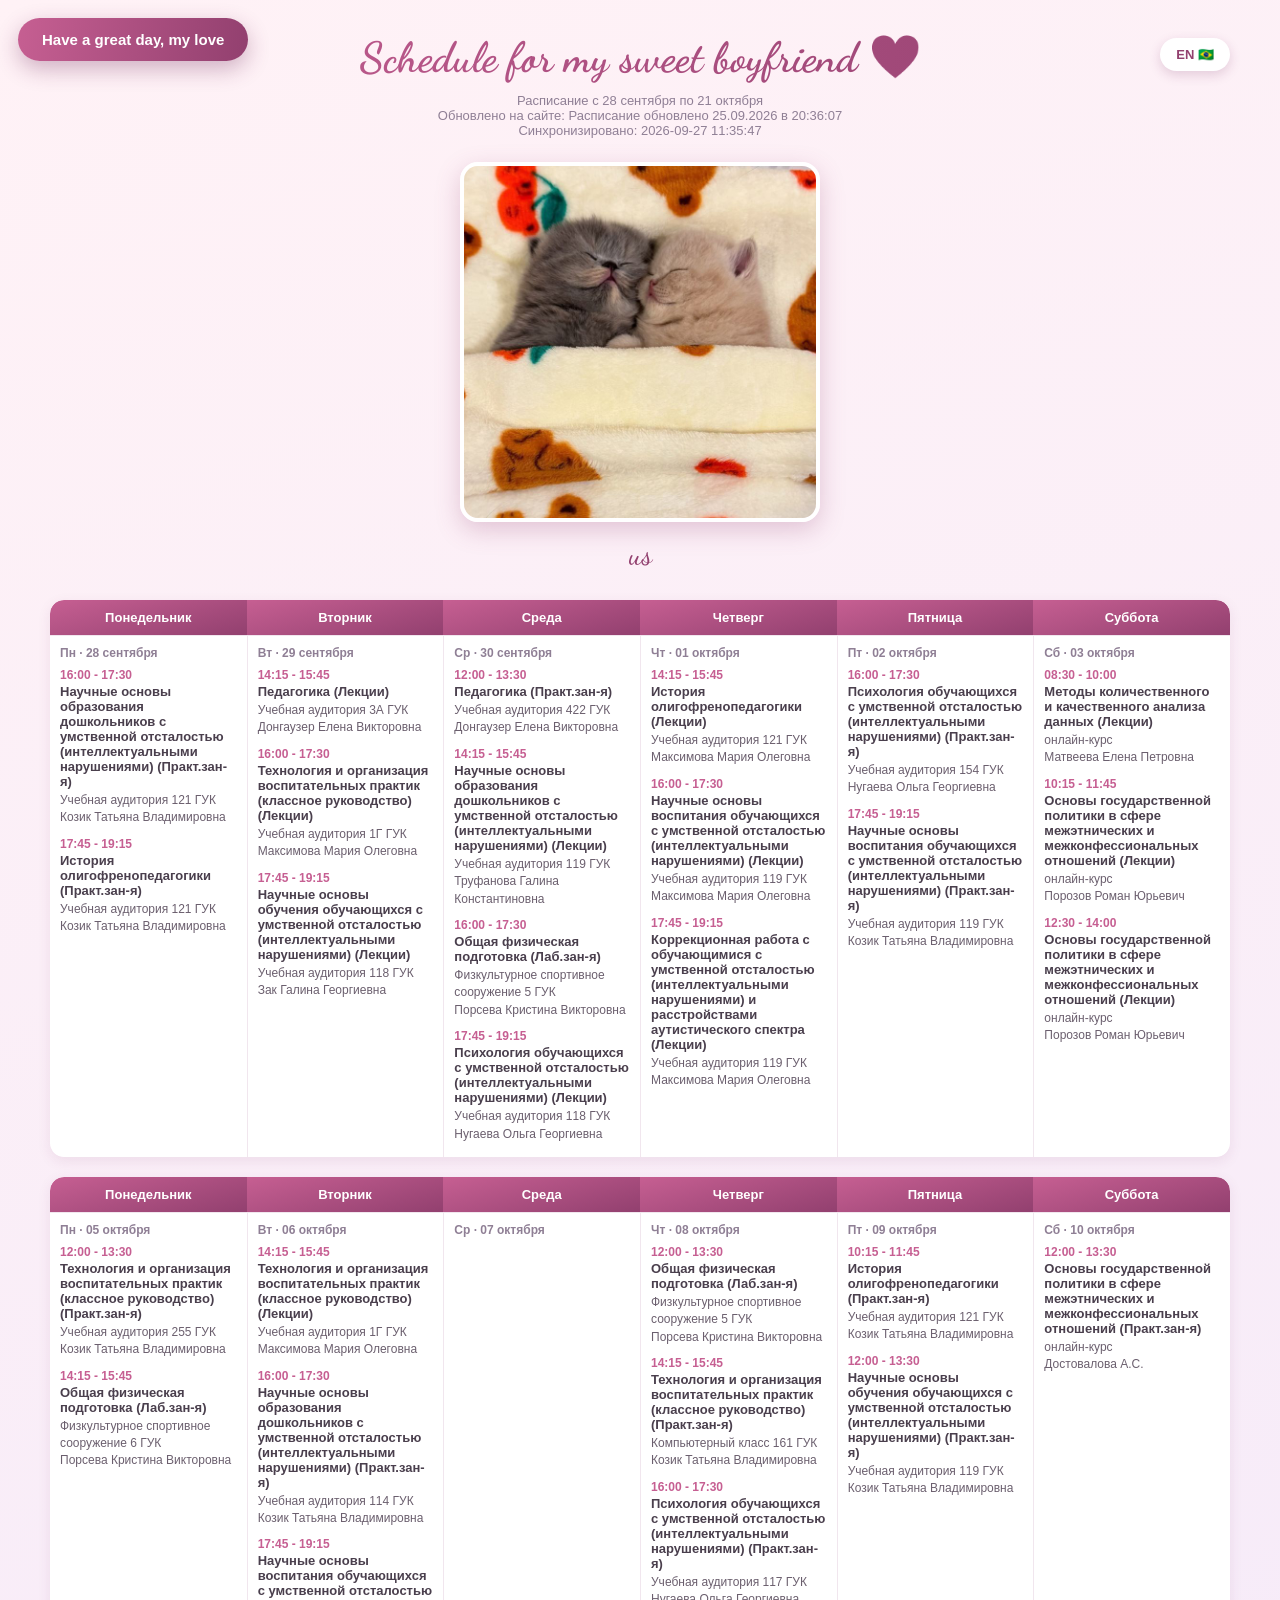
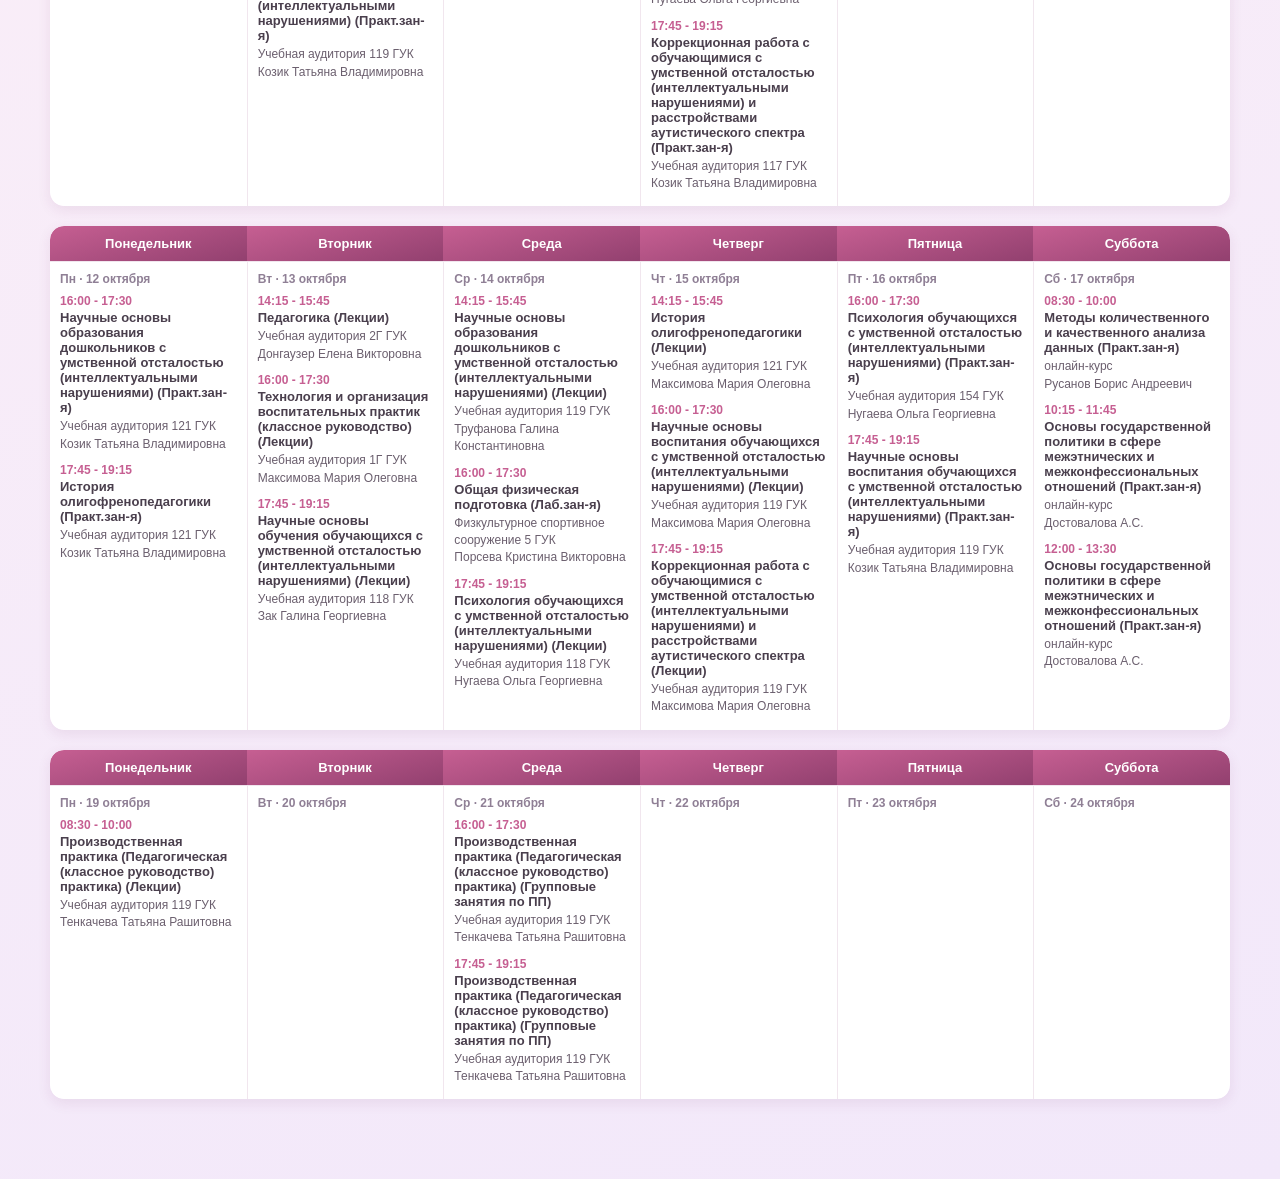
==== commit b3c0ea53: "new update" ====
--- a/index.html
+++ b/index.html
@@ -188,7 +188,7 @@
     <h1>Schedule for my sweet boyfriend ❤️</h1>
     <button id="langToggle" class="lang-toggle" type="button">EN 🇧🇷</button>
   </div>
-  <div class="meta">Расписание c 21 сентября по 17 октября<br>Обновлено на сайте: Расписание обновлено 18.09.2026 в 15:06:35<br>Синхронизировано: 2026-09-20 23:51:03</div>
+  <div class="meta">Расписание c 28 сентября по 21 октября<br>Обновлено на сайте: Расписание обновлено 25.09.2026 в 20:36:07<br>Синхронизировано: 2026-09-27 11:35:47</div>
 
   <div class="us-section">
     <div class="us-photo"><img id="usPhoto" alt="us"></div>
@@ -205,92 +205,106 @@
 <div class="g-head">Пятница</div>
 <div class="g-head">Суббота</div>
 <div class="g-cell">
-  <div class="g-date">Пн · 21 сентября</div>
-  <div class="g-lesson">
-  <div class="g-time">10:15 - 11:45</div>
-  <div class="g-subject">Научные основы воспитания обучающихся с умственной отсталостью (интеллектуальными нарушениями) (Практ.зан-я)</div>
+  <div class="g-date">Пн · 28 сентября</div>
+  <div class="g-lesson">
+  <div class="g-time">16:00 - 17:30</div>
+  <div class="g-subject">Научные основы образования дошкольников с умственной отсталостью (интеллектуальными нарушениями) (Практ.зан-я)</div>
   <div class="g-info">Учебная аудитория 121 ГУК<br>Козик Татьяна Владимировна</div>
 </div>
 <div class="g-lesson">
-  <div class="g-time">12:00 - 13:30</div>
-  <div class="g-subject">Технология и организация воспитательных практик (классное руководство) (Практ.зан-я)</div>
-  <div class="g-info">Учебная аудитория 255 ГУК<br>Козик Татьяна Владимировна</div>
-</div>
-<div class="g-lesson">
+  <div class="g-time">17:45 - 19:15</div>
+  <div class="g-subject">История олигофренопедагогики (Практ.зан-я)</div>
+  <div class="g-info">Учебная аудитория 121 ГУК<br>Козик Татьяна Владимировна</div>
+</div>
+</div>
+<div class="g-cell">
+  <div class="g-date">Вт · 29 сентября</div>
+  <div class="g-lesson">
   <div class="g-time">14:15 - 15:45</div>
-  <div class="g-subject">Общая физическая подготовка (Лаб.зан-я)</div>
-  <div class="g-info">Физкультурное спортивное сооружение 6 ГУК<br>Порсева Кристина Викторовна</div>
-</div>
-</div>
-<div class="g-cell">
-  <div class="g-date">Вт · 22 сентября</div>
-  <div class="g-lesson">
-  <div class="g-time">12:00 - 13:30</div>
   <div class="g-subject">Педагогика (Лекции)</div>
   <div class="g-info">Учебная аудитория 3А ГУК<br>Донгаузер Елена Викторовна</div>
 </div>
 <div class="g-lesson">
-  <div class="g-time">14:15 - 15:45</div>
+  <div class="g-time">16:00 - 17:30</div>
   <div class="g-subject">Технология и организация воспитательных практик (классное руководство) (Лекции)</div>
   <div class="g-info">Учебная аудитория 1Г ГУК<br>Максимова Мария Олеговна</div>
 </div>
 <div class="g-lesson">
-  <div class="g-time">16:00 - 17:30</div>
-  <div class="g-subject">Научные основы образования дошкольников с умственной отсталостью (интеллектуальными нарушениями) (Практ.зан-я)</div>
-  <div class="g-info">Учебная аудитория 114 ГУК<br>Козик Татьяна Владимировна</div>
-</div>
-</div>
-<div class="g-cell">
-  <div class="g-date">Ср · 23 сентября</div>
-  
-</div>
-<div class="g-cell">
-  <div class="g-date">Чт · 24 сентября</div>
+  <div class="g-time">17:45 - 19:15</div>
+  <div class="g-subject">Научные основы обучения обучающихся с умственной отсталостью (интеллектуальными нарушениями) (Лекции)</div>
+  <div class="g-info">Учебная аудитория 118 ГУК<br>Зак Галина Георгиевна</div>
+</div>
+</div>
+<div class="g-cell">
+  <div class="g-date">Ср · 30 сентября</div>
   <div class="g-lesson">
   <div class="g-time">12:00 - 13:30</div>
+  <div class="g-subject">Педагогика (Практ.зан-я)</div>
+  <div class="g-info">Учебная аудитория 422 ГУК<br>Донгаузер Елена Викторовна</div>
+</div>
+<div class="g-lesson">
+  <div class="g-time">14:15 - 15:45</div>
+  <div class="g-subject">Научные основы образования дошкольников с умственной отсталостью (интеллектуальными нарушениями) (Лекции)</div>
+  <div class="g-info">Учебная аудитория 119 ГУК<br>Труфанова Галина Константиновна</div>
+</div>
+<div class="g-lesson">
+  <div class="g-time">16:00 - 17:30</div>
   <div class="g-subject">Общая физическая подготовка (Лаб.зан-я)</div>
   <div class="g-info">Физкультурное спортивное сооружение 5 ГУК<br>Порсева Кристина Викторовна</div>
 </div>
 <div class="g-lesson">
+  <div class="g-time">17:45 - 19:15</div>
+  <div class="g-subject">Психология обучающихся с умственной отсталостью (интеллектуальными нарушениями) (Лекции)</div>
+  <div class="g-info">Учебная аудитория 118 ГУК<br>Нугаева Ольга Георгиевна</div>
+</div>
+</div>
+<div class="g-cell">
+  <div class="g-date">Чт · 01 октября</div>
+  <div class="g-lesson">
   <div class="g-time">14:15 - 15:45</div>
-  <div class="g-subject">Технология и организация воспитательных практик (классное руководство) (Практ.зан-я)</div>
-  <div class="g-info">Компьютерный класс 161 ГУК<br>Козик Татьяна Владимировна</div>
-</div>
-<div class="g-lesson">
+  <div class="g-subject">История олигофренопедагогики (Лекции)</div>
+  <div class="g-info">Учебная аудитория 121 ГУК<br>Максимова Мария Олеговна</div>
+</div>
+<div class="g-lesson">
+  <div class="g-time">16:00 - 17:30</div>
+  <div class="g-subject">Научные основы воспитания обучающихся с умственной отсталостью (интеллектуальными нарушениями) (Лекции)</div>
+  <div class="g-info">Учебная аудитория 119 ГУК<br>Максимова Мария Олеговна</div>
+</div>
+<div class="g-lesson">
+  <div class="g-time">17:45 - 19:15</div>
+  <div class="g-subject">Коррекционная работа с обучающимися с умственной отсталостью (интеллектуальными нарушениями) и расстройствами аутистического спектра (Лекции)</div>
+  <div class="g-info">Учебная аудитория 119 ГУК<br>Максимова Мария Олеговна</div>
+</div>
+</div>
+<div class="g-cell">
+  <div class="g-date">Пт · 02 октября</div>
+  <div class="g-lesson">
   <div class="g-time">16:00 - 17:30</div>
   <div class="g-subject">Психология обучающихся с умственной отсталостью (интеллектуальными нарушениями) (Практ.зан-я)</div>
-  <div class="g-info">Учебная аудитория 117 ГУК<br>Нугаева Ольга Георгиевна</div>
-</div>
-<div class="g-lesson">
-  <div class="g-time">17:45 - 19:15</div>
-  <div class="g-subject">Коррекционная работа с обучающимися с умственной отсталостью (интеллектуальными нарушениями) и расстройствами аутистического спектра (Практ.зан-я)</div>
-  <div class="g-info">Учебная аудитория 117 ГУК<br>Козик Татьяна Владимировна</div>
-</div>
-</div>
-<div class="g-cell">
-  <div class="g-date">Пт · 25 сентября</div>
-  <div class="g-lesson">
-  <div class="g-time">12:00 - 13:30</div>
-  <div class="g-subject">Научные основы обучения обучающихся с умственной отсталостью (интеллектуальными нарушениями) (Практ.зан-я)</div>
+  <div class="g-info">Учебная аудитория 154 ГУК<br>Нугаева Ольга Георгиевна</div>
+</div>
+<div class="g-lesson">
+  <div class="g-time">17:45 - 19:15</div>
+  <div class="g-subject">Научные основы воспитания обучающихся с умственной отсталостью (интеллектуальными нарушениями) (Практ.зан-я)</div>
   <div class="g-info">Учебная аудитория 119 ГУК<br>Козик Татьяна Владимировна</div>
 </div>
-<div class="g-lesson">
-  <div class="g-time">14:15 - 15:45</div>
-  <div class="g-subject">Педагогика (Практ.зан-я)</div>
-  <div class="g-info">Учебная аудитория 420 ГУК<br>Донгаузер Елена Викторовна</div>
-</div>
-<div class="g-lesson">
-  <div class="g-time">16:00 - 17:30</div>
-  <div class="g-subject">История олигофренопедагогики (Практ.зан-я)</div>
-  <div class="g-info">Учебная аудитория 114 ГУК<br>Козик Татьяна Владимировна</div>
-</div>
-</div>
-<div class="g-cell">
-  <div class="g-date">Сб · 26 сентября</div>
-  <div class="g-lesson">
-  <div class="g-time">12:00 - 13:30</div>
-  <div class="g-subject">Основы государственной политики в сфере межэтнических и межконфессиональных отношений (Практ.зан-я)</div>
-  <div class="g-info">онлайн-курс<br>Достовалова А.С.</div>
+</div>
+<div class="g-cell">
+  <div class="g-date">Сб · 03 октября</div>
+  <div class="g-lesson">
+  <div class="g-time">08:30 - 10:00</div>
+  <div class="g-subject">Методы количественного и качественного анализа данных (Лекции)</div>
+  <div class="g-info">онлайн-курс<br>Матвеева Елена Петровна</div>
+</div>
+<div class="g-lesson">
+  <div class="g-time">10:15 - 11:45</div>
+  <div class="g-subject">Основы государственной политики в сфере межэтнических и межконфессиональных отношений (Лекции)</div>
+  <div class="g-info">онлайн-курс<br>Порозов Роман Юрьевич</div>
+</div>
+<div class="g-lesson">
+  <div class="g-time">12:30 - 14:00</div>
+  <div class="g-subject">Основы государственной политики в сфере межэтнических и межконфессиональных отношений (Лекции)</div>
+  <div class="g-info">онлайн-курс<br>Порозов Роман Юрьевич</div>
 </div>
 </div>
   </div>
@@ -304,101 +318,82 @@
 <div class="g-head">Пятница</div>
 <div class="g-head">Суббота</div>
 <div class="g-cell">
-  <div class="g-date">Пн · 28 сентября</div>
-  <div class="g-lesson">
+  <div class="g-date">Пн · 05 октября</div>
+  <div class="g-lesson">
+  <div class="g-time">12:00 - 13:30</div>
+  <div class="g-subject">Технология и организация воспитательных практик (классное руководство) (Практ.зан-я)</div>
+  <div class="g-info">Учебная аудитория 255 ГУК<br>Козик Татьяна Владимировна</div>
+</div>
+<div class="g-lesson">
+  <div class="g-time">14:15 - 15:45</div>
+  <div class="g-subject">Общая физическая подготовка (Лаб.зан-я)</div>
+  <div class="g-info">Физкультурное спортивное сооружение 6 ГУК<br>Порсева Кристина Викторовна</div>
+</div>
+</div>
+<div class="g-cell">
+  <div class="g-date">Вт · 06 октября</div>
+  <div class="g-lesson">
+  <div class="g-time">14:15 - 15:45</div>
+  <div class="g-subject">Технология и организация воспитательных практик (классное руководство) (Лекции)</div>
+  <div class="g-info">Учебная аудитория 1Г ГУК<br>Максимова Мария Олеговна</div>
+</div>
+<div class="g-lesson">
   <div class="g-time">16:00 - 17:30</div>
   <div class="g-subject">Научные основы образования дошкольников с умственной отсталостью (интеллектуальными нарушениями) (Практ.зан-я)</div>
-  <div class="g-info">Учебная аудитория 121 ГУК<br>Козик Татьяна Владимировна</div>
-</div>
-<div class="g-lesson">
-  <div class="g-time">17:45 - 19:15</div>
+  <div class="g-info">Учебная аудитория 114 ГУК<br>Козик Татьяна Владимировна</div>
+</div>
+<div class="g-lesson">
+  <div class="g-time">17:45 - 19:15</div>
+  <div class="g-subject">Научные основы воспитания обучающихся с умственной отсталостью (интеллектуальными нарушениями) (Практ.зан-я)</div>
+  <div class="g-info">Учебная аудитория 119 ГУК<br>Козик Татьяна Владимировна</div>
+</div>
+</div>
+<div class="g-cell">
+  <div class="g-date">Ср · 07 октября</div>
+  
+</div>
+<div class="g-cell">
+  <div class="g-date">Чт · 08 октября</div>
+  <div class="g-lesson">
+  <div class="g-time">12:00 - 13:30</div>
+  <div class="g-subject">Общая физическая подготовка (Лаб.зан-я)</div>
+  <div class="g-info">Физкультурное спортивное сооружение 5 ГУК<br>Порсева Кристина Викторовна</div>
+</div>
+<div class="g-lesson">
+  <div class="g-time">14:15 - 15:45</div>
+  <div class="g-subject">Технология и организация воспитательных практик (классное руководство) (Практ.зан-я)</div>
+  <div class="g-info">Компьютерный класс 161 ГУК<br>Козик Татьяна Владимировна</div>
+</div>
+<div class="g-lesson">
+  <div class="g-time">16:00 - 17:30</div>
+  <div class="g-subject">Психология обучающихся с умственной отсталостью (интеллектуальными нарушениями) (Практ.зан-я)</div>
+  <div class="g-info">Учебная аудитория 117 ГУК<br>Нугаева Ольга Георгиевна</div>
+</div>
+<div class="g-lesson">
+  <div class="g-time">17:45 - 19:15</div>
+  <div class="g-subject">Коррекционная работа с обучающимися с умственной отсталостью (интеллектуальными нарушениями) и расстройствами аутистического спектра (Практ.зан-я)</div>
+  <div class="g-info">Учебная аудитория 117 ГУК<br>Козик Татьяна Владимировна</div>
+</div>
+</div>
+<div class="g-cell">
+  <div class="g-date">Пт · 09 октября</div>
+  <div class="g-lesson">
+  <div class="g-time">10:15 - 11:45</div>
   <div class="g-subject">История олигофренопедагогики (Практ.зан-я)</div>
   <div class="g-info">Учебная аудитория 121 ГУК<br>Козик Татьяна Владимировна</div>
 </div>
-</div>
-<div class="g-cell">
-  <div class="g-date">Вт · 29 сентября</div>
-  <div class="g-lesson">
-  <div class="g-time">14:15 - 15:45</div>
-  <div class="g-subject">Педагогика (Лекции)</div>
-  <div class="g-info">Учебная аудитория 3А ГУК<br>Донгаузер Елена Викторовна</div>
-</div>
-<div class="g-lesson">
-  <div class="g-time">16:00 - 17:30</div>
-  <div class="g-subject">Технология и организация воспитательных практик (классное руководство) (Лекции)</div>
-  <div class="g-info">Учебная аудитория 1Г ГУК<br>Максимова Мария Олеговна</div>
-</div>
-<div class="g-lesson">
-  <div class="g-time">17:45 - 19:15</div>
-  <div class="g-subject">Научные основы обучения обучающихся с умственной отсталостью (интеллектуальными нарушениями) (Лекции)</div>
-  <div class="g-info">Учебная аудитория 118 ГУК<br>Зак Галина Георгиевна</div>
-</div>
-</div>
-<div class="g-cell">
-  <div class="g-date">Ср · 30 сентября</div>
-  <div class="g-lesson">
-  <div class="g-time">14:15 - 15:45</div>
-  <div class="g-subject">Научные основы образования дошкольников с умственной отсталостью (интеллектуальными нарушениями) (Лекции)</div>
-  <div class="g-info">Учебная аудитория 119 ГУК<br>Труфанова Галина Константиновна</div>
-</div>
-<div class="g-lesson">
-  <div class="g-time">16:00 - 17:30</div>
-  <div class="g-subject">Общая физическая подготовка (Лаб.зан-я)</div>
-  <div class="g-info">Физкультурное спортивное сооружение 5 ГУК<br>Порсева Кристина Викторовна</div>
-</div>
-<div class="g-lesson">
-  <div class="g-time">17:45 - 19:15</div>
-  <div class="g-subject">Психология обучающихся с умственной отсталостью (интеллектуальными нарушениями) (Лекции)</div>
-  <div class="g-info">Учебная аудитория 118 ГУК<br>Нугаева Ольга Георгиевна</div>
-</div>
-</div>
-<div class="g-cell">
-  <div class="g-date">Чт · 01 октября</div>
-  <div class="g-lesson">
-  <div class="g-time">14:15 - 15:45</div>
-  <div class="g-subject">История олигофренопедагогики (Лекции)</div>
-  <div class="g-info">Учебная аудитория 121 ГУК<br>Максимова Мария Олеговна</div>
-</div>
-<div class="g-lesson">
-  <div class="g-time">16:00 - 17:30</div>
-  <div class="g-subject">Научные основы воспитания обучающихся с умственной отсталостью (интеллектуальными нарушениями) (Лекции)</div>
-  <div class="g-info">Учебная аудитория 119 ГУК<br>Максимова Мария Олеговна</div>
-</div>
-<div class="g-lesson">
-  <div class="g-time">17:45 - 19:15</div>
-  <div class="g-subject">Коррекционная работа с обучающимися с умственной отсталостью (интеллектуальными нарушениями) и расстройствами аутистического спектра (Лекции)</div>
-  <div class="g-info">Учебная аудитория 119 ГУК<br>Максимова Мария Олеговна</div>
-</div>
-</div>
-<div class="g-cell">
-  <div class="g-date">Пт · 02 октября</div>
-  <div class="g-lesson">
-  <div class="g-time">16:00 - 17:30</div>
-  <div class="g-subject">Психология обучающихся с умственной отсталостью (интеллектуальными нарушениями) (Практ.зан-я)</div>
-  <div class="g-info">Учебная аудитория 154 ГУК<br>Нугаева Ольга Георгиевна</div>
-</div>
-<div class="g-lesson">
-  <div class="g-time">17:45 - 19:15</div>
-  <div class="g-subject">Научные основы воспитания обучающихся с умственной отсталостью (интеллектуальными нарушениями) (Практ.зан-я)</div>
+<div class="g-lesson">
+  <div class="g-time">12:00 - 13:30</div>
+  <div class="g-subject">Научные основы обучения обучающихся с умственной отсталостью (интеллектуальными нарушениями) (Практ.зан-я)</div>
   <div class="g-info">Учебная аудитория 119 ГУК<br>Козик Татьяна Владимировна</div>
 </div>
 </div>
 <div class="g-cell">
-  <div class="g-date">Сб · 03 октября</div>
-  <div class="g-lesson">
-  <div class="g-time">08:30 - 10:00</div>
-  <div class="g-subject">Методы количественного и качественного анализа данных (Лекции)</div>
-  <div class="g-info">онлайн-курс<br>Матвеева Елена Петровна</div>
-</div>
-<div class="g-lesson">
-  <div class="g-time">10:15 - 11:45</div>
-  <div class="g-subject">Основы государственной политики в сфере межэтнических и межконфессиональных отношений (Лекции)</div>
-  <div class="g-info">онлайн-курс<br>Порозов Роман Юрьевич</div>
-</div>
-<div class="g-lesson">
-  <div class="g-time">12:30 - 14:00</div>
-  <div class="g-subject">Основы государственной политики в сфере межэтнических и межконфессиональных отношений (Лекции)</div>
-  <div class="g-info">онлайн-курс<br>Порозов Роман Юрьевич</div>
+  <div class="g-date">Сб · 10 октября</div>
+  <div class="g-lesson">
+  <div class="g-time">12:00 - 13:30</div>
+  <div class="g-subject">Основы государственной политики в сфере межэтнических и межконфессиональных отношений (Практ.зан-я)</div>
+  <div class="g-info">онлайн-курс<br>Достовалова А.С.</div>
 </div>
 </div>
   </div>
@@ -412,29 +407,78 @@
 <div class="g-head">Пятница</div>
 <div class="g-head">Суббота</div>
 <div class="g-cell">
-  <div class="g-date">Пн · 05 октября</div>
-  <div class="g-lesson">
-  <div class="g-time">12:00 - 13:30</div>
-  <div class="g-subject">Технология и организация воспитательных практик (классное руководство) (Практ.зан-я)</div>
-  <div class="g-info">Учебная аудитория 255 ГУК<br>Козик Татьяна Владимировна</div>
-</div>
-<div class="g-lesson">
+  <div class="g-date">Пн · 12 октября</div>
+  <div class="g-lesson">
+  <div class="g-time">16:00 - 17:30</div>
+  <div class="g-subject">Научные основы образования дошкольников с умственной отсталостью (интеллектуальными нарушениями) (Практ.зан-я)</div>
+  <div class="g-info">Учебная аудитория 121 ГУК<br>Козик Татьяна Владимировна</div>
+</div>
+<div class="g-lesson">
+  <div class="g-time">17:45 - 19:15</div>
+  <div class="g-subject">История олигофренопедагогики (Практ.зан-я)</div>
+  <div class="g-info">Учебная аудитория 121 ГУК<br>Козик Татьяна Владимировна</div>
+</div>
+</div>
+<div class="g-cell">
+  <div class="g-date">Вт · 13 октября</div>
+  <div class="g-lesson">
   <div class="g-time">14:15 - 15:45</div>
-  <div class="g-subject">Общая физическая подготовка (Лаб.зан-я)</div>
-  <div class="g-info">Физкультурное спортивное сооружение 6 ГУК<br>Порсева Кристина Викторовна</div>
-</div>
-</div>
-<div class="g-cell">
-  <div class="g-date">Вт · 06 октября</div>
-  <div class="g-lesson">
-  <div class="g-time">14:15 - 15:45</div>
+  <div class="g-subject">Педагогика (Лекции)</div>
+  <div class="g-info">Учебная аудитория 2Г ГУК<br>Донгаузер Елена Викторовна</div>
+</div>
+<div class="g-lesson">
+  <div class="g-time">16:00 - 17:30</div>
   <div class="g-subject">Технология и организация воспитательных практик (классное руководство) (Лекции)</div>
   <div class="g-info">Учебная аудитория 1Г ГУК<br>Максимова Мария Олеговна</div>
 </div>
 <div class="g-lesson">
-  <div class="g-time">16:00 - 17:30</div>
-  <div class="g-subject">Научные основы образования дошкольников с умственной отсталостью (интеллектуальными нарушениями) (Практ.зан-я)</div>
-  <div class="g-info">Учебная аудитория 114 ГУК<br>Козик Татьяна Владимировна</div>
+  <div class="g-time">17:45 - 19:15</div>
+  <div class="g-subject">Научные основы обучения обучающихся с умственной отсталостью (интеллектуальными нарушениями) (Лекции)</div>
+  <div class="g-info">Учебная аудитория 118 ГУК<br>Зак Галина Георгиевна</div>
+</div>
+</div>
+<div class="g-cell">
+  <div class="g-date">Ср · 14 октября</div>
+  <div class="g-lesson">
+  <div class="g-time">14:15 - 15:45</div>
+  <div class="g-subject">Научные основы образования дошкольников с умственной отсталостью (интеллектуальными нарушениями) (Лекции)</div>
+  <div class="g-info">Учебная аудитория 119 ГУК<br>Труфанова Галина Константиновна</div>
+</div>
+<div class="g-lesson">
+  <div class="g-time">16:00 - 17:30</div>
+  <div class="g-subject">Общая физическая подготовка (Лаб.зан-я)</div>
+  <div class="g-info">Физкультурное спортивное сооружение 5 ГУК<br>Порсева Кристина Викторовна</div>
+</div>
+<div class="g-lesson">
+  <div class="g-time">17:45 - 19:15</div>
+  <div class="g-subject">Психология обучающихся с умственной отсталостью (интеллектуальными нарушениями) (Лекции)</div>
+  <div class="g-info">Учебная аудитория 118 ГУК<br>Нугаева Ольга Георгиевна</div>
+</div>
+</div>
+<div class="g-cell">
+  <div class="g-date">Чт · 15 октября</div>
+  <div class="g-lesson">
+  <div class="g-time">14:15 - 15:45</div>
+  <div class="g-subject">История олигофренопедагогики (Лекции)</div>
+  <div class="g-info">Учебная аудитория 121 ГУК<br>Максимова Мария Олеговна</div>
+</div>
+<div class="g-lesson">
+  <div class="g-time">16:00 - 17:30</div>
+  <div class="g-subject">Научные основы воспитания обучающихся с умственной отсталостью (интеллектуальными нарушениями) (Лекции)</div>
+  <div class="g-info">Учебная аудитория 119 ГУК<br>Максимова Мария Олеговна</div>
+</div>
+<div class="g-lesson">
+  <div class="g-time">17:45 - 19:15</div>
+  <div class="g-subject">Коррекционная работа с обучающимися с умственной отсталостью (интеллектуальными нарушениями) и расстройствами аутистического спектра (Лекции)</div>
+  <div class="g-info">Учебная аудитория 119 ГУК<br>Максимова Мария Олеговна</div>
+</div>
+</div>
+<div class="g-cell">
+  <div class="g-date">Пт · 16 октября</div>
+  <div class="g-lesson">
+  <div class="g-time">16:00 - 17:30</div>
+  <div class="g-subject">Психология обучающихся с умственной отсталостью (интеллектуальными нарушениями) (Практ.зан-я)</div>
+  <div class="g-info">Учебная аудитория 154 ГУК<br>Нугаева Ольга Георгиевна</div>
 </div>
 <div class="g-lesson">
   <div class="g-time">17:45 - 19:15</div>
@@ -443,53 +487,18 @@
 </div>
 </div>
 <div class="g-cell">
-  <div class="g-date">Ср · 07 октября</div>
-  
-</div>
-<div class="g-cell">
-  <div class="g-date">Чт · 08 октября</div>
-  <div class="g-lesson">
-  <div class="g-time">12:00 - 13:30</div>
-  <div class="g-subject">Общая физическая подготовка (Лаб.зан-я)</div>
-  <div class="g-info">Физкультурное спортивное сооружение 5 ГУК<br>Порсева Кристина Викторовна</div>
-</div>
-<div class="g-lesson">
-  <div class="g-time">14:15 - 15:45</div>
-  <div class="g-subject">Технология и организация воспитательных практик (классное руководство) (Практ.зан-я)</div>
-  <div class="g-info">Компьютерный класс 161 ГУК<br>Козик Татьяна Владимировна</div>
-</div>
-<div class="g-lesson">
-  <div class="g-time">16:00 - 17:30</div>
-  <div class="g-subject">Психология обучающихся с умственной отсталостью (интеллектуальными нарушениями) (Практ.зан-я)</div>
-  <div class="g-info">Учебная аудитория 117 ГУК<br>Нугаева Ольга Георгиевна</div>
-</div>
-<div class="g-lesson">
-  <div class="g-time">17:45 - 19:15</div>
-  <div class="g-subject">Коррекционная работа с обучающимися с умственной отсталостью (интеллектуальными нарушениями) и расстройствами аутистического спектра (Практ.зан-я)</div>
-  <div class="g-info">Учебная аудитория 117 ГУК<br>Козик Татьяна Владимировна</div>
-</div>
-</div>
-<div class="g-cell">
-  <div class="g-date">Пт · 09 октября</div>
-  <div class="g-lesson">
-  <div class="g-time">12:00 - 13:30</div>
-  <div class="g-subject">Научные основы обучения обучающихся с умственной отсталостью (интеллектуальными нарушениями) (Практ.зан-я)</div>
-  <div class="g-info">Учебная аудитория 119 ГУК<br>Козик Татьяна Владимировна</div>
-</div>
-<div class="g-lesson">
-  <div class="g-time">14:15 - 15:45</div>
-  <div class="g-subject">Педагогика (Практ.зан-я)</div>
-  <div class="g-info">Учебная аудитория 422 ГУК<br>Донгаузер Елена Викторовна</div>
-</div>
-<div class="g-lesson">
-  <div class="g-time">16:00 - 17:30</div>
-  <div class="g-subject">История олигофренопедагогики (Практ.зан-я)</div>
-  <div class="g-info">Учебная аудитория 114 ГУК<br>Козик Татьяна Владимировна</div>
-</div>
-</div>
-<div class="g-cell">
-  <div class="g-date">Сб · 10 октября</div>
-  <div class="g-lesson">
+  <div class="g-date">Сб · 17 октября</div>
+  <div class="g-lesson">
+  <div class="g-time">08:30 - 10:00</div>
+  <div class="g-subject">Методы количественного и качественного анализа данных (Практ.зан-я)</div>
+  <div class="g-info">онлайн-курс<br>Русанов Борис Андреевич</div>
+</div>
+<div class="g-lesson">
+  <div class="g-time">10:15 - 11:45</div>
+  <div class="g-subject">Основы государственной политики в сфере межэтнических и межконфессиональных отношений (Практ.зан-я)</div>
+  <div class="g-info">онлайн-курс<br>Достовалова А.С.</div>
+</div>
+<div class="g-lesson">
   <div class="g-time">12:00 - 13:30</div>
   <div class="g-subject">Основы государственной политики в сфере межэтнических и межконфессиональных отношений (Практ.зан-я)</div>
   <div class="g-info">онлайн-курс<br>Достовалова А.С.</div>
@@ -506,102 +515,41 @@
 <div class="g-head">Пятница</div>
 <div class="g-head">Суббота</div>
 <div class="g-cell">
-  <div class="g-date">Пн · 12 октября</div>
-  <div class="g-lesson">
-  <div class="g-time">16:00 - 17:30</div>
-  <div class="g-subject">Научные основы образования дошкольников с умственной отсталостью (интеллектуальными нарушениями) (Практ.зан-я)</div>
-  <div class="g-info">Учебная аудитория 121 ГУК<br>Козик Татьяна Владимировна</div>
-</div>
-<div class="g-lesson">
-  <div class="g-time">17:45 - 19:15</div>
-  <div class="g-subject">История олигофренопедагогики (Практ.зан-я)</div>
-  <div class="g-info">Учебная аудитория 121 ГУК<br>Козик Татьяна Владимировна</div>
-</div>
-</div>
-<div class="g-cell">
-  <div class="g-date">Вт · 13 октября</div>
-  <div class="g-lesson">
-  <div class="g-time">14:15 - 15:45</div>
-  <div class="g-subject">Педагогика (Лекции)</div>
-  <div class="g-info">Учебная аудитория 2Г ГУК<br>Донгаузер Елена Викторовна</div>
-</div>
-<div class="g-lesson">
-  <div class="g-time">16:00 - 17:30</div>
-  <div class="g-subject">Технология и организация воспитательных практик (классное руководство) (Лекции)</div>
-  <div class="g-info">Учебная аудитория 1Г ГУК<br>Максимова Мария Олеговна</div>
-</div>
-<div class="g-lesson">
-  <div class="g-time">17:45 - 19:15</div>
-  <div class="g-subject">Научные основы обучения обучающихся с умственной отсталостью (интеллектуальными нарушениями) (Лекции)</div>
-  <div class="g-info">Учебная аудитория 118 ГУК<br>Зак Галина Георгиевна</div>
-</div>
-</div>
-<div class="g-cell">
-  <div class="g-date">Ср · 14 октября</div>
-  <div class="g-lesson">
-  <div class="g-time">14:15 - 15:45</div>
-  <div class="g-subject">Научные основы образования дошкольников с умственной отсталостью (интеллектуальными нарушениями) (Лекции)</div>
-  <div class="g-info">Учебная аудитория 119 ГУК<br>Труфанова Галина Константиновна</div>
-</div>
-<div class="g-lesson">
-  <div class="g-time">16:00 - 17:30</div>
-  <div class="g-subject">Общая физическая подготовка (Лаб.зан-я)</div>
-  <div class="g-info">Физкультурное спортивное сооружение 5 ГУК<br>Порсева Кристина Викторовна</div>
-</div>
-<div class="g-lesson">
-  <div class="g-time">17:45 - 19:15</div>
-  <div class="g-subject">Психология обучающихся с умственной отсталостью (интеллектуальными нарушениями) (Лекции)</div>
-  <div class="g-info">Учебная аудитория 118 ГУК<br>Нугаева Ольга Георгиевна</div>
-</div>
-</div>
-<div class="g-cell">
-  <div class="g-date">Чт · 15 октября</div>
-  <div class="g-lesson">
-  <div class="g-time">14:15 - 15:45</div>
-  <div class="g-subject">История олигофренопедагогики (Лекции)</div>
-  <div class="g-info">Учебная аудитория 121 ГУК<br>Максимова Мария Олеговна</div>
-</div>
-<div class="g-lesson">
-  <div class="g-time">16:00 - 17:30</div>
-  <div class="g-subject">Научные основы воспитания обучающихся с умственной отсталостью (интеллектуальными нарушениями) (Лекции)</div>
-  <div class="g-info">Учебная аудитория 119 ГУК<br>Максимова Мария Олеговна</div>
-</div>
-<div class="g-lesson">
-  <div class="g-time">17:45 - 19:15</div>
-  <div class="g-subject">Коррекционная работа с обучающимися с умственной отсталостью (интеллектуальными нарушениями) и расстройствами аутистического спектра (Лекции)</div>
-  <div class="g-info">Учебная аудитория 119 ГУК<br>Максимова Мария Олеговна</div>
-</div>
-</div>
-<div class="g-cell">
-  <div class="g-date">Пт · 16 октября</div>
-  <div class="g-lesson">
-  <div class="g-time">16:00 - 17:30</div>
-  <div class="g-subject">Психология обучающихся с умственной отсталостью (интеллектуальными нарушениями) (Практ.зан-я)</div>
-  <div class="g-info">Учебная аудитория 154 ГУК<br>Нугаева Ольга Георгиевна</div>
-</div>
-<div class="g-lesson">
-  <div class="g-time">17:45 - 19:15</div>
-  <div class="g-subject">Научные основы воспитания обучающихся с умственной отсталостью (интеллектуальными нарушениями) (Практ.зан-я)</div>
-  <div class="g-info">Учебная аудитория 119 ГУК<br>Козик Татьяна Владимировна</div>
-</div>
-</div>
-<div class="g-cell">
-  <div class="g-date">Сб · 17 октября</div>
+  <div class="g-date">Пн · 19 октября</div>
   <div class="g-lesson">
   <div class="g-time">08:30 - 10:00</div>
-  <div class="g-subject">Методы количественного и качественного анализа данных (Практ.зан-я)</div>
-  <div class="g-info">онлайн-курс<br>Русанов Борис Андреевич</div>
-</div>
-<div class="g-lesson">
-  <div class="g-time">10:15 - 11:45</div>
-  <div class="g-subject">Основы государственной политики в сфере межэтнических и межконфессиональных отношений (Практ.зан-я)</div>
-  <div class="g-info">онлайн-курс<br>Достовалова А.С.</div>
-</div>
-<div class="g-lesson">
-  <div class="g-time">12:00 - 13:30</div>
-  <div class="g-subject">Основы государственной политики в сфере межэтнических и межконфессиональных отношений (Практ.зан-я)</div>
-  <div class="g-info">онлайн-курс<br>Достовалова А.С.</div>
-</div>
+  <div class="g-subject">Производственная практика (Педагогическая (классное руководство) практика) (Лекции)</div>
+  <div class="g-info">Учебная аудитория 119 ГУК<br>Тенкачева Татьяна Рашитовна</div>
+</div>
+</div>
+<div class="g-cell">
+  <div class="g-date">Вт · 20 октября</div>
+  
+</div>
+<div class="g-cell">
+  <div class="g-date">Ср · 21 октября</div>
+  <div class="g-lesson">
+  <div class="g-time">16:00 - 17:30</div>
+  <div class="g-subject">Производственная практика (Педагогическая (классное руководство) практика) (Групповые занятия по ПП)</div>
+  <div class="g-info">Учебная аудитория 119 ГУК<br>Тенкачева Татьяна Рашитовна</div>
+</div>
+<div class="g-lesson">
+  <div class="g-time">17:45 - 19:15</div>
+  <div class="g-subject">Производственная практика (Педагогическая (классное руководство) практика) (Групповые занятия по ПП)</div>
+  <div class="g-info">Учебная аудитория 119 ГУК<br>Тенкачева Татьяна Рашитовна</div>
+</div>
+</div>
+<div class="g-cell">
+  <div class="g-date">Чт · 22 октября</div>
+  
+</div>
+<div class="g-cell">
+  <div class="g-date">Пт · 23 октября</div>
+  
+</div>
+<div class="g-cell">
+  <div class="g-date">Сб · 24 октября</div>
+  
 </div>
   </div>
 </div>
@@ -616,92 +564,106 @@
 <div class="g-head">Friday</div>
 <div class="g-head">Saturday</div>
 <div class="g-cell">
-  <div class="g-date">Mon · Sep 21</div>
-  <div class="g-lesson">
-  <div class="g-time">2:15 - 3:45</div>
-  <div class="g-subject">Scientific Foundations of Upbringing Students with Intellectual Disabilities (Practical class)</div>
+  <div class="g-date">Mon · Sep 28</div>
+  <div class="g-lesson">
+  <div class="g-time">8:00 - 9:30</div>
+  <div class="g-subject">Scientific Foundations of Preschool Education for Children with Intellectual Disabilities (Practical class)</div>
   <div class="g-info">Учебная аудитория 121 ГУК<br>Козик Татьяна Владимировна</div>
 </div>
 <div class="g-lesson">
-  <div class="g-time">4:00 - 5:30</div>
-  <div class="g-subject">Technology and Organization of Educational Practices (Classroom Management) (Practical class)</div>
-  <div class="g-info">Учебная аудитория 255 ГУК<br>Козик Татьяна Владимировна</div>
-</div>
-<div class="g-lesson">
+  <div class="g-time">9:45 - 11:15</div>
+  <div class="g-subject">History of Special Education for Intellectual Disabilities (Practical class)</div>
+  <div class="g-info">Учебная аудитория 121 ГУК<br>Козик Татьяна Владимировна</div>
+</div>
+</div>
+<div class="g-cell">
+  <div class="g-date">Tue · Sep 29</div>
+  <div class="g-lesson">
   <div class="g-time">6:15 - 7:45</div>
-  <div class="g-subject">General Physical Training (Lab class)</div>
-  <div class="g-info">Физкультурное спортивное сооружение 6 ГУК<br>Порсева Кристина Викторовна</div>
-</div>
-</div>
-<div class="g-cell">
-  <div class="g-date">Tue · Sep 22</div>
-  <div class="g-lesson">
-  <div class="g-time">4:00 - 5:30</div>
   <div class="g-subject">Pedagogy (Lecture)</div>
   <div class="g-info">Учебная аудитория 3А ГУК<br>Донгаузер Елена Викторовна</div>
 </div>
 <div class="g-lesson">
-  <div class="g-time">6:15 - 7:45</div>
+  <div class="g-time">8:00 - 9:30</div>
   <div class="g-subject">Technology and Organization of Educational Practices (Classroom Management) (Lecture)</div>
   <div class="g-info">Учебная аудитория 1Г ГУК<br>Максимова Мария Олеговна</div>
 </div>
 <div class="g-lesson">
-  <div class="g-time">8:00 - 9:30</div>
-  <div class="g-subject">Scientific Foundations of Preschool Education for Children with Intellectual Disabilities (Practical class)</div>
-  <div class="g-info">Учебная аудитория 114 ГУК<br>Козик Татьяна Владимировна</div>
-</div>
-</div>
-<div class="g-cell">
-  <div class="g-date">Wed · Sep 23</div>
-  
-</div>
-<div class="g-cell">
-  <div class="g-date">Thu · Sep 24</div>
+  <div class="g-time">9:45 - 11:15</div>
+  <div class="g-subject">Scientific Foundations of Teaching Students with Intellectual Disabilities (Lecture)</div>
+  <div class="g-info">Учебная аудитория 118 ГУК<br>Зак Галина Георгиевна</div>
+</div>
+</div>
+<div class="g-cell">
+  <div class="g-date">Wed · Sep 30</div>
   <div class="g-lesson">
   <div class="g-time">4:00 - 5:30</div>
+  <div class="g-subject">Pedagogy (Practical class)</div>
+  <div class="g-info">Учебная аудитория 422 ГУК<br>Донгаузер Елена Викторовна</div>
+</div>
+<div class="g-lesson">
+  <div class="g-time">6:15 - 7:45</div>
+  <div class="g-subject">Scientific Foundations of Preschool Education for Children with Intellectual Disabilities (Lecture)</div>
+  <div class="g-info">Учебная аудитория 119 ГУК<br>Труфанова Галина Константиновна</div>
+</div>
+<div class="g-lesson">
+  <div class="g-time">8:00 - 9:30</div>
   <div class="g-subject">General Physical Training (Lab class)</div>
   <div class="g-info">Физкультурное спортивное сооружение 5 ГУК<br>Порсева Кристина Викторовна</div>
 </div>
 <div class="g-lesson">
+  <div class="g-time">9:45 - 11:15</div>
+  <div class="g-subject">Psychology of Students with Intellectual Disabilities (Lecture)</div>
+  <div class="g-info">Учебная аудитория 118 ГУК<br>Нугаева Ольга Георгиевна</div>
+</div>
+</div>
+<div class="g-cell">
+  <div class="g-date">Thu · Oct 1</div>
+  <div class="g-lesson">
   <div class="g-time">6:15 - 7:45</div>
-  <div class="g-subject">Technology and Organization of Educational Practices (Classroom Management) (Practical class)</div>
-  <div class="g-info">Компьютерный класс 161 ГУК<br>Козик Татьяна Владимировна</div>
-</div>
-<div class="g-lesson">
+  <div class="g-subject">History of Special Education for Intellectual Disabilities (Lecture)</div>
+  <div class="g-info">Учебная аудитория 121 ГУК<br>Максимова Мария Олеговна</div>
+</div>
+<div class="g-lesson">
+  <div class="g-time">8:00 - 9:30</div>
+  <div class="g-subject">Scientific Foundations of Upbringing Students with Intellectual Disabilities (Lecture)</div>
+  <div class="g-info">Учебная аудитория 119 ГУК<br>Максимова Мария Олеговна</div>
+</div>
+<div class="g-lesson">
+  <div class="g-time">9:45 - 11:15</div>
+  <div class="g-subject">Correctional Work with Students with Intellectual Disabilities and Autism Spectrum Disorders (Lecture)</div>
+  <div class="g-info">Учебная аудитория 119 ГУК<br>Максимова Мария Олеговна</div>
+</div>
+</div>
+<div class="g-cell">
+  <div class="g-date">Fri · Oct 2</div>
+  <div class="g-lesson">
   <div class="g-time">8:00 - 9:30</div>
   <div class="g-subject">Psychology of Students with Intellectual Disabilities (Practical class)</div>
-  <div class="g-info">Учебная аудитория 117 ГУК<br>Нугаева Ольга Георгиевна</div>
-</div>
-<div class="g-lesson">
-  <div class="g-time">9:45 - 11:15</div>
-  <div class="g-subject">Correctional Work with Students with Intellectual Disabilities and Autism Spectrum Disorders (Practical class)</div>
-  <div class="g-info">Учебная аудитория 117 ГУК<br>Козик Татьяна Владимировна</div>
-</div>
-</div>
-<div class="g-cell">
-  <div class="g-date">Fri · Sep 25</div>
-  <div class="g-lesson">
-  <div class="g-time">4:00 - 5:30</div>
-  <div class="g-subject">Scientific Foundations of Teaching Students with Intellectual Disabilities (Practical class)</div>
+  <div class="g-info">Учебная аудитория 154 ГУК<br>Нугаева Ольга Георгиевна</div>
+</div>
+<div class="g-lesson">
+  <div class="g-time">9:45 - 11:15</div>
+  <div class="g-subject">Scientific Foundations of Upbringing Students with Intellectual Disabilities (Practical class)</div>
   <div class="g-info">Учебная аудитория 119 ГУК<br>Козик Татьяна Владимировна</div>
 </div>
-<div class="g-lesson">
-  <div class="g-time">6:15 - 7:45</div>
-  <div class="g-subject">Pedagogy (Practical class)</div>
-  <div class="g-info">Учебная аудитория 420 ГУК<br>Донгаузер Елена Викторовна</div>
-</div>
-<div class="g-lesson">
-  <div class="g-time">8:00 - 9:30</div>
-  <div class="g-subject">History of Special Education for Intellectual Disabilities (Practical class)</div>
-  <div class="g-info">Учебная аудитория 114 ГУК<br>Козик Татьяна Владимировна</div>
-</div>
-</div>
-<div class="g-cell">
-  <div class="g-date">Sat · Sep 26</div>
-  <div class="g-lesson">
-  <div class="g-time">4:00 - 5:30</div>
-  <div class="g-subject">Fundamentals of State Policy on Interethnic and Interfaith Relations (Practical class)</div>
-  <div class="g-info">онлайн-курс<br>Достовалова А.С.</div>
+</div>
+<div class="g-cell">
+  <div class="g-date">Sat · Oct 3</div>
+  <div class="g-lesson">
+  <div class="g-time">0:30 - 2:00</div>
+  <div class="g-subject">Methods of Quantitative and Qualitative Data Analysis (Lecture)</div>
+  <div class="g-info">онлайн-курс<br>Матвеева Елена Петровна</div>
+</div>
+<div class="g-lesson">
+  <div class="g-time">2:15 - 3:45</div>
+  <div class="g-subject">Fundamentals of State Policy on Interethnic and Interfaith Relations (Lecture)</div>
+  <div class="g-info">онлайн-курс<br>Порозов Роман Юрьевич</div>
+</div>
+<div class="g-lesson">
+  <div class="g-time">4:30 - 6:00</div>
+  <div class="g-subject">Fundamentals of State Policy on Interethnic and Interfaith Relations (Lecture)</div>
+  <div class="g-info">онлайн-курс<br>Порозов Роман Юрьевич</div>
 </div>
 </div>
   </div>
@@ -715,101 +677,82 @@
 <div class="g-head">Friday</div>
 <div class="g-head">Saturday</div>
 <div class="g-cell">
-  <div class="g-date">Mon · Sep 28</div>
-  <div class="g-lesson">
+  <div class="g-date">Mon · Oct 5</div>
+  <div class="g-lesson">
+  <div class="g-time">4:00 - 5:30</div>
+  <div class="g-subject">Technology and Organization of Educational Practices (Classroom Management) (Practical class)</div>
+  <div class="g-info">Учебная аудитория 255 ГУК<br>Козик Татьяна Владимировна</div>
+</div>
+<div class="g-lesson">
+  <div class="g-time">6:15 - 7:45</div>
+  <div class="g-subject">General Physical Training (Lab class)</div>
+  <div class="g-info">Физкультурное спортивное сооружение 6 ГУК<br>Порсева Кристина Викторовна</div>
+</div>
+</div>
+<div class="g-cell">
+  <div class="g-date">Tue · Oct 6</div>
+  <div class="g-lesson">
+  <div class="g-time">6:15 - 7:45</div>
+  <div class="g-subject">Technology and Organization of Educational Practices (Classroom Management) (Lecture)</div>
+  <div class="g-info">Учебная аудитория 1Г ГУК<br>Максимова Мария Олеговна</div>
+</div>
+<div class="g-lesson">
   <div class="g-time">8:00 - 9:30</div>
   <div class="g-subject">Scientific Foundations of Preschool Education for Children with Intellectual Disabilities (Practical class)</div>
-  <div class="g-info">Учебная аудитория 121 ГУК<br>Козик Татьяна Владимировна</div>
-</div>
-<div class="g-lesson">
-  <div class="g-time">9:45 - 11:15</div>
+  <div class="g-info">Учебная аудитория 114 ГУК<br>Козик Татьяна Владимировна</div>
+</div>
+<div class="g-lesson">
+  <div class="g-time">9:45 - 11:15</div>
+  <div class="g-subject">Scientific Foundations of Upbringing Students with Intellectual Disabilities (Practical class)</div>
+  <div class="g-info">Учебная аудитория 119 ГУК<br>Козик Татьяна Владимировна</div>
+</div>
+</div>
+<div class="g-cell">
+  <div class="g-date">Wed · Oct 7</div>
+  
+</div>
+<div class="g-cell">
+  <div class="g-date">Thu · Oct 8</div>
+  <div class="g-lesson">
+  <div class="g-time">4:00 - 5:30</div>
+  <div class="g-subject">General Physical Training (Lab class)</div>
+  <div class="g-info">Физкультурное спортивное сооружение 5 ГУК<br>Порсева Кристина Викторовна</div>
+</div>
+<div class="g-lesson">
+  <div class="g-time">6:15 - 7:45</div>
+  <div class="g-subject">Technology and Organization of Educational Practices (Classroom Management) (Practical class)</div>
+  <div class="g-info">Компьютерный класс 161 ГУК<br>Козик Татьяна Владимировна</div>
+</div>
+<div class="g-lesson">
+  <div class="g-time">8:00 - 9:30</div>
+  <div class="g-subject">Psychology of Students with Intellectual Disabilities (Practical class)</div>
+  <div class="g-info">Учебная аудитория 117 ГУК<br>Нугаева Ольга Георгиевна</div>
+</div>
+<div class="g-lesson">
+  <div class="g-time">9:45 - 11:15</div>
+  <div class="g-subject">Correctional Work with Students with Intellectual Disabilities and Autism Spectrum Disorders (Practical class)</div>
+  <div class="g-info">Учебная аудитория 117 ГУК<br>Козик Татьяна Владимировна</div>
+</div>
+</div>
+<div class="g-cell">
+  <div class="g-date">Fri · Oct 9</div>
+  <div class="g-lesson">
+  <div class="g-time">2:15 - 3:45</div>
   <div class="g-subject">History of Special Education for Intellectual Disabilities (Practical class)</div>
   <div class="g-info">Учебная аудитория 121 ГУК<br>Козик Татьяна Владимировна</div>
 </div>
-</div>
-<div class="g-cell">
-  <div class="g-date">Tue · Sep 29</div>
-  <div class="g-lesson">
-  <div class="g-time">6:15 - 7:45</div>
-  <div class="g-subject">Pedagogy (Lecture)</div>
-  <div class="g-info">Учебная аудитория 3А ГУК<br>Донгаузер Елена Викторовна</div>
-</div>
-<div class="g-lesson">
-  <div class="g-time">8:00 - 9:30</div>
-  <div class="g-subject">Technology and Organization of Educational Practices (Classroom Management) (Lecture)</div>
-  <div class="g-info">Учебная аудитория 1Г ГУК<br>Максимова Мария Олеговна</div>
-</div>
-<div class="g-lesson">
-  <div class="g-time">9:45 - 11:15</div>
-  <div class="g-subject">Scientific Foundations of Teaching Students with Intellectual Disabilities (Lecture)</div>
-  <div class="g-info">Учебная аудитория 118 ГУК<br>Зак Галина Георгиевна</div>
-</div>
-</div>
-<div class="g-cell">
-  <div class="g-date">Wed · Sep 30</div>
-  <div class="g-lesson">
-  <div class="g-time">6:15 - 7:45</div>
-  <div class="g-subject">Scientific Foundations of Preschool Education for Children with Intellectual Disabilities (Lecture)</div>
-  <div class="g-info">Учебная аудитория 119 ГУК<br>Труфанова Галина Константиновна</div>
-</div>
-<div class="g-lesson">
-  <div class="g-time">8:00 - 9:30</div>
-  <div class="g-subject">General Physical Training (Lab class)</div>
-  <div class="g-info">Физкультурное спортивное сооружение 5 ГУК<br>Порсева Кристина Викторовна</div>
-</div>
-<div class="g-lesson">
-  <div class="g-time">9:45 - 11:15</div>
-  <div class="g-subject">Psychology of Students with Intellectual Disabilities (Lecture)</div>
-  <div class="g-info">Учебная аудитория 118 ГУК<br>Нугаева Ольга Георгиевна</div>
-</div>
-</div>
-<div class="g-cell">
-  <div class="g-date">Thu · Oct 1</div>
-  <div class="g-lesson">
-  <div class="g-time">6:15 - 7:45</div>
-  <div class="g-subject">History of Special Education for Intellectual Disabilities (Lecture)</div>
-  <div class="g-info">Учебная аудитория 121 ГУК<br>Максимова Мария Олеговна</div>
-</div>
-<div class="g-lesson">
-  <div class="g-time">8:00 - 9:30</div>
-  <div class="g-subject">Scientific Foundations of Upbringing Students with Intellectual Disabilities (Lecture)</div>
-  <div class="g-info">Учебная аудитория 119 ГУК<br>Максимова Мария Олеговна</div>
-</div>
-<div class="g-lesson">
-  <div class="g-time">9:45 - 11:15</div>
-  <div class="g-subject">Correctional Work with Students with Intellectual Disabilities and Autism Spectrum Disorders (Lecture)</div>
-  <div class="g-info">Учебная аудитория 119 ГУК<br>Максимова Мария Олеговна</div>
-</div>
-</div>
-<div class="g-cell">
-  <div class="g-date">Fri · Oct 2</div>
-  <div class="g-lesson">
-  <div class="g-time">8:00 - 9:30</div>
-  <div class="g-subject">Psychology of Students with Intellectual Disabilities (Practical class)</div>
-  <div class="g-info">Учебная аудитория 154 ГУК<br>Нугаева Ольга Георгиевна</div>
-</div>
-<div class="g-lesson">
-  <div class="g-time">9:45 - 11:15</div>
-  <div class="g-subject">Scientific Foundations of Upbringing Students with Intellectual Disabilities (Practical class)</div>
+<div class="g-lesson">
+  <div class="g-time">4:00 - 5:30</div>
+  <div class="g-subject">Scientific Foundations of Teaching Students with Intellectual Disabilities (Practical class)</div>
   <div class="g-info">Учебная аудитория 119 ГУК<br>Козик Татьяна Владимировна</div>
 </div>
 </div>
 <div class="g-cell">
-  <div class="g-date">Sat · Oct 3</div>
-  <div class="g-lesson">
-  <div class="g-time">0:30 - 2:00</div>
-  <div class="g-subject">Methods of Quantitative and Qualitative Data Analysis (Lecture)</div>
-  <div class="g-info">онлайн-курс<br>Матвеева Елена Петровна</div>
-</div>
-<div class="g-lesson">
-  <div class="g-time">2:15 - 3:45</div>
-  <div class="g-subject">Fundamentals of State Policy on Interethnic and Interfaith Relations (Lecture)</div>
-  <div class="g-info">онлайн-курс<br>Порозов Роман Юрьевич</div>
-</div>
-<div class="g-lesson">
-  <div class="g-time">4:30 - 6:00</div>
-  <div class="g-subject">Fundamentals of State Policy on Interethnic and Interfaith Relations (Lecture)</div>
-  <div class="g-info">онлайн-курс<br>Порозов Роман Юрьевич</div>
+  <div class="g-date">Sat · Oct 10</div>
+  <div class="g-lesson">
+  <div class="g-time">4:00 - 5:30</div>
+  <div class="g-subject">Fundamentals of State Policy on Interethnic and Interfaith Relations (Practical class)</div>
+  <div class="g-info">онлайн-курс<br>Достовалова А.С.</div>
 </div>
 </div>
   </div>
@@ -823,29 +766,78 @@
 <div class="g-head">Friday</div>
 <div class="g-head">Saturday</div>
 <div class="g-cell">
-  <div class="g-date">Mon · Oct 5</div>
-  <div class="g-lesson">
-  <div class="g-time">4:00 - 5:30</div>
-  <div class="g-subject">Technology and Organization of Educational Practices (Classroom Management) (Practical class)</div>
-  <div class="g-info">Учебная аудитория 255 ГУК<br>Козик Татьяна Владимировна</div>
-</div>
-<div class="g-lesson">
+  <div class="g-date">Mon · Oct 12</div>
+  <div class="g-lesson">
+  <div class="g-time">8:00 - 9:30</div>
+  <div class="g-subject">Scientific Foundations of Preschool Education for Children with Intellectual Disabilities (Practical class)</div>
+  <div class="g-info">Учебная аудитория 121 ГУК<br>Козик Татьяна Владимировна</div>
+</div>
+<div class="g-lesson">
+  <div class="g-time">9:45 - 11:15</div>
+  <div class="g-subject">History of Special Education for Intellectual Disabilities (Practical class)</div>
+  <div class="g-info">Учебная аудитория 121 ГУК<br>Козик Татьяна Владимировна</div>
+</div>
+</div>
+<div class="g-cell">
+  <div class="g-date">Tue · Oct 13</div>
+  <div class="g-lesson">
   <div class="g-time">6:15 - 7:45</div>
-  <div class="g-subject">General Physical Training (Lab class)</div>
-  <div class="g-info">Физкультурное спортивное сооружение 6 ГУК<br>Порсева Кристина Викторовна</div>
-</div>
-</div>
-<div class="g-cell">
-  <div class="g-date">Tue · Oct 6</div>
-  <div class="g-lesson">
-  <div class="g-time">6:15 - 7:45</div>
+  <div class="g-subject">Pedagogy (Lecture)</div>
+  <div class="g-info">Учебная аудитория 2Г ГУК<br>Донгаузер Елена Викторовна</div>
+</div>
+<div class="g-lesson">
+  <div class="g-time">8:00 - 9:30</div>
   <div class="g-subject">Technology and Organization of Educational Practices (Classroom Management) (Lecture)</div>
   <div class="g-info">Учебная аудитория 1Г ГУК<br>Максимова Мария Олеговна</div>
 </div>
 <div class="g-lesson">
-  <div class="g-time">8:00 - 9:30</div>
-  <div class="g-subject">Scientific Foundations of Preschool Education for Children with Intellectual Disabilities (Practical class)</div>
-  <div class="g-info">Учебная аудитория 114 ГУК<br>Козик Татьяна Владимировна</div>
+  <div class="g-time">9:45 - 11:15</div>
+  <div class="g-subject">Scientific Foundations of Teaching Students with Intellectual Disabilities (Lecture)</div>
+  <div class="g-info">Учебная аудитория 118 ГУК<br>Зак Галина Георгиевна</div>
+</div>
+</div>
+<div class="g-cell">
+  <div class="g-date">Wed · Oct 14</div>
+  <div class="g-lesson">
+  <div class="g-time">6:15 - 7:45</div>
+  <div class="g-subject">Scientific Foundations of Preschool Education for Children with Intellectual Disabilities (Lecture)</div>
+  <div class="g-info">Учебная аудитория 119 ГУК<br>Труфанова Галина Константиновна</div>
+</div>
+<div class="g-lesson">
+  <div class="g-time">8:00 - 9:30</div>
+  <div class="g-subject">General Physical Training (Lab class)</div>
+  <div class="g-info">Физкультурное спортивное сооружение 5 ГУК<br>Порсева Кристина Викторовна</div>
+</div>
+<div class="g-lesson">
+  <div class="g-time">9:45 - 11:15</div>
+  <div class="g-subject">Psychology of Students with Intellectual Disabilities (Lecture)</div>
+  <div class="g-info">Учебная аудитория 118 ГУК<br>Нугаева Ольга Георгиевна</div>
+</div>
+</div>
+<div class="g-cell">
+  <div class="g-date">Thu · Oct 15</div>
+  <div class="g-lesson">
+  <div class="g-time">6:15 - 7:45</div>
+  <div class="g-subject">History of Special Education for Intellectual Disabilities (Lecture)</div>
+  <div class="g-info">Учебная аудитория 121 ГУК<br>Максимова Мария Олеговна</div>
+</div>
+<div class="g-lesson">
+  <div class="g-time">8:00 - 9:30</div>
+  <div class="g-subject">Scientific Foundations of Upbringing Students with Intellectual Disabilities (Lecture)</div>
+  <div class="g-info">Учебная аудитория 119 ГУК<br>Максимова Мария Олеговна</div>
+</div>
+<div class="g-lesson">
+  <div class="g-time">9:45 - 11:15</div>
+  <div class="g-subject">Correctional Work with Students with Intellectual Disabilities and Autism Spectrum Disorders (Lecture)</div>
+  <div class="g-info">Учебная аудитория 119 ГУК<br>Максимова Мария Олеговна</div>
+</div>
+</div>
+<div class="g-cell">
+  <div class="g-date">Fri · Oct 16</div>
+  <div class="g-lesson">
+  <div class="g-time">8:00 - 9:30</div>
+  <div class="g-subject">Psychology of Students with Intellectual Disabilities (Practical class)</div>
+  <div class="g-info">Учебная аудитория 154 ГУК<br>Нугаева Ольга Георгиевна</div>
 </div>
 <div class="g-lesson">
   <div class="g-time">9:45 - 11:15</div>
@@ -854,53 +846,18 @@
 </div>
 </div>
 <div class="g-cell">
-  <div class="g-date">Wed · Oct 7</div>
-  
-</div>
-<div class="g-cell">
-  <div class="g-date">Thu · Oct 8</div>
-  <div class="g-lesson">
-  <div class="g-time">4:00 - 5:30</div>
-  <div class="g-subject">General Physical Training (Lab class)</div>
-  <div class="g-info">Физкультурное спортивное сооружение 5 ГУК<br>Порсева Кристина Викторовна</div>
-</div>
-<div class="g-lesson">
-  <div class="g-time">6:15 - 7:45</div>
-  <div class="g-subject">Technology and Organization of Educational Practices (Classroom Management) (Practical class)</div>
-  <div class="g-info">Компьютерный класс 161 ГУК<br>Козик Татьяна Владимировна</div>
-</div>
-<div class="g-lesson">
-  <div class="g-time">8:00 - 9:30</div>
-  <div class="g-subject">Psychology of Students with Intellectual Disabilities (Practical class)</div>
-  <div class="g-info">Учебная аудитория 117 ГУК<br>Нугаева Ольга Георгиевна</div>
-</div>
-<div class="g-lesson">
-  <div class="g-time">9:45 - 11:15</div>
-  <div class="g-subject">Correctional Work with Students with Intellectual Disabilities and Autism Spectrum Disorders (Practical class)</div>
-  <div class="g-info">Учебная аудитория 117 ГУК<br>Козик Татьяна Владимировна</div>
-</div>
-</div>
-<div class="g-cell">
-  <div class="g-date">Fri · Oct 9</div>
-  <div class="g-lesson">
-  <div class="g-time">4:00 - 5:30</div>
-  <div class="g-subject">Scientific Foundations of Teaching Students with Intellectual Disabilities (Practical class)</div>
-  <div class="g-info">Учебная аудитория 119 ГУК<br>Козик Татьяна Владимировна</div>
-</div>
-<div class="g-lesson">
-  <div class="g-time">6:15 - 7:45</div>
-  <div class="g-subject">Pedagogy (Practical class)</div>
-  <div class="g-info">Учебная аудитория 422 ГУК<br>Донгаузер Елена Викторовна</div>
-</div>
-<div class="g-lesson">
-  <div class="g-time">8:00 - 9:30</div>
-  <div class="g-subject">History of Special Education for Intellectual Disabilities (Practical class)</div>
-  <div class="g-info">Учебная аудитория 114 ГУК<br>Козик Татьяна Владимировна</div>
-</div>
-</div>
-<div class="g-cell">
-  <div class="g-date">Sat · Oct 10</div>
-  <div class="g-lesson">
+  <div class="g-date">Sat · Oct 17</div>
+  <div class="g-lesson">
+  <div class="g-time">0:30 - 2:00</div>
+  <div class="g-subject">Methods of Quantitative and Qualitative Data Analysis (Practical class)</div>
+  <div class="g-info">онлайн-курс<br>Русанов Борис Андреевич</div>
+</div>
+<div class="g-lesson">
+  <div class="g-time">2:15 - 3:45</div>
+  <div class="g-subject">Fundamentals of State Policy on Interethnic and Interfaith Relations (Practical class)</div>
+  <div class="g-info">онлайн-курс<br>Достовалова А.С.</div>
+</div>
+<div class="g-lesson">
   <div class="g-time">4:00 - 5:30</div>
   <div class="g-subject">Fundamentals of State Policy on Interethnic and Interfaith Relations (Practical class)</div>
   <div class="g-info">онлайн-курс<br>Достовалова А.С.</div>
@@ -917,102 +874,41 @@
 <div class="g-head">Friday</div>
 <div class="g-head">Saturday</div>
 <div class="g-cell">
-  <div class="g-date">Mon · Oct 12</div>
-  <div class="g-lesson">
-  <div class="g-time">8:00 - 9:30</div>
-  <div class="g-subject">Scientific Foundations of Preschool Education for Children with Intellectual Disabilities (Practical class)</div>
-  <div class="g-info">Учебная аудитория 121 ГУК<br>Козик Татьяна Владимировна</div>
-</div>
-<div class="g-lesson">
-  <div class="g-time">9:45 - 11:15</div>
-  <div class="g-subject">History of Special Education for Intellectual Disabilities (Practical class)</div>
-  <div class="g-info">Учебная аудитория 121 ГУК<br>Козик Татьяна Владимировна</div>
-</div>
-</div>
-<div class="g-cell">
-  <div class="g-date">Tue · Oct 13</div>
-  <div class="g-lesson">
-  <div class="g-time">6:15 - 7:45</div>
-  <div class="g-subject">Pedagogy (Lecture)</div>
-  <div class="g-info">Учебная аудитория 2Г ГУК<br>Донгаузер Елена Викторовна</div>
-</div>
-<div class="g-lesson">
-  <div class="g-time">8:00 - 9:30</div>
-  <div class="g-subject">Technology and Organization of Educational Practices (Classroom Management) (Lecture)</div>
-  <div class="g-info">Учебная аудитория 1Г ГУК<br>Максимова Мария Олеговна</div>
-</div>
-<div class="g-lesson">
-  <div class="g-time">9:45 - 11:15</div>
-  <div class="g-subject">Scientific Foundations of Teaching Students with Intellectual Disabilities (Lecture)</div>
-  <div class="g-info">Учебная аудитория 118 ГУК<br>Зак Галина Георгиевна</div>
-</div>
-</div>
-<div class="g-cell">
-  <div class="g-date">Wed · Oct 14</div>
-  <div class="g-lesson">
-  <div class="g-time">6:15 - 7:45</div>
-  <div class="g-subject">Scientific Foundations of Preschool Education for Children with Intellectual Disabilities (Lecture)</div>
-  <div class="g-info">Учебная аудитория 119 ГУК<br>Труфанова Галина Константиновна</div>
-</div>
-<div class="g-lesson">
-  <div class="g-time">8:00 - 9:30</div>
-  <div class="g-subject">General Physical Training (Lab class)</div>
-  <div class="g-info">Физкультурное спортивное сооружение 5 ГУК<br>Порсева Кристина Викторовна</div>
-</div>
-<div class="g-lesson">
-  <div class="g-time">9:45 - 11:15</div>
-  <div class="g-subject">Psychology of Students with Intellectual Disabilities (Lecture)</div>
-  <div class="g-info">Учебная аудитория 118 ГУК<br>Нугаева Ольга Георгиевна</div>
-</div>
-</div>
-<div class="g-cell">
-  <div class="g-date">Thu · Oct 15</div>
-  <div class="g-lesson">
-  <div class="g-time">6:15 - 7:45</div>
-  <div class="g-subject">History of Special Education for Intellectual Disabilities (Lecture)</div>
-  <div class="g-info">Учебная аудитория 121 ГУК<br>Максимова Мария Олеговна</div>
-</div>
-<div class="g-lesson">
-  <div class="g-time">8:00 - 9:30</div>
-  <div class="g-subject">Scientific Foundations of Upbringing Students with Intellectual Disabilities (Lecture)</div>
-  <div class="g-info">Учебная аудитория 119 ГУК<br>Максимова Мария Олеговна</div>
-</div>
-<div class="g-lesson">
-  <div class="g-time">9:45 - 11:15</div>
-  <div class="g-subject">Correctional Work with Students with Intellectual Disabilities and Autism Spectrum Disorders (Lecture)</div>
-  <div class="g-info">Учебная аудитория 119 ГУК<br>Максимова Мария Олеговна</div>
-</div>
-</div>
-<div class="g-cell">
-  <div class="g-date">Fri · Oct 16</div>
-  <div class="g-lesson">
-  <div class="g-time">8:00 - 9:30</div>
-  <div class="g-subject">Psychology of Students with Intellectual Disabilities (Practical class)</div>
-  <div class="g-info">Учебная аудитория 154 ГУК<br>Нугаева Ольга Георгиевна</div>
-</div>
-<div class="g-lesson">
-  <div class="g-time">9:45 - 11:15</div>
-  <div class="g-subject">Scientific Foundations of Upbringing Students with Intellectual Disabilities (Practical class)</div>
-  <div class="g-info">Учебная аудитория 119 ГУК<br>Козик Татьяна Владимировна</div>
-</div>
-</div>
-<div class="g-cell">
-  <div class="g-date">Sat · Oct 17</div>
+  <div class="g-date">Mon · Oct 19</div>
   <div class="g-lesson">
   <div class="g-time">0:30 - 2:00</div>
-  <div class="g-subject">Methods of Quantitative and Qualitative Data Analysis (Practical class)</div>
-  <div class="g-info">онлайн-курс<br>Русанов Борис Андреевич</div>
-</div>
-<div class="g-lesson">
-  <div class="g-time">2:15 - 3:45</div>
-  <div class="g-subject">Fundamentals of State Policy on Interethnic and Interfaith Relations (Practical class)</div>
-  <div class="g-info">онлайн-курс<br>Достовалова А.С.</div>
-</div>
-<div class="g-lesson">
-  <div class="g-time">4:00 - 5:30</div>
-  <div class="g-subject">Fundamentals of State Policy on Interethnic and Interfaith Relations (Practical class)</div>
-  <div class="g-info">онлайн-курс<br>Достовалова А.С.</div>
-</div>
+  <div class="g-subject">Производственная практика (Педагогическая (классное руководство) практика) (Лекции)</div>
+  <div class="g-info">Учебная аудитория 119 ГУК<br>Тенкачева Татьяна Рашитовна</div>
+</div>
+</div>
+<div class="g-cell">
+  <div class="g-date">Tue · Oct 20</div>
+  
+</div>
+<div class="g-cell">
+  <div class="g-date">Wed · Oct 21</div>
+  <div class="g-lesson">
+  <div class="g-time">8:00 - 9:30</div>
+  <div class="g-subject">Производственная практика (Педагогическая (классное руководство) практика) (Групповые занятия по ПП)</div>
+  <div class="g-info">Учебная аудитория 119 ГУК<br>Тенкачева Татьяна Рашитовна</div>
+</div>
+<div class="g-lesson">
+  <div class="g-time">9:45 - 11:15</div>
+  <div class="g-subject">Производственная практика (Педагогическая (классное руководство) практика) (Групповые занятия по ПП)</div>
+  <div class="g-info">Учебная аудитория 119 ГУК<br>Тенкачева Татьяна Рашитовна</div>
+</div>
+</div>
+<div class="g-cell">
+  <div class="g-date">Thu · Oct 22</div>
+  
+</div>
+<div class="g-cell">
+  <div class="g-date">Fri · Oct 23</div>
+  
+</div>
+<div class="g-cell">
+  <div class="g-date">Sat · Oct 24</div>
+  
 </div>
   </div>
 </div>
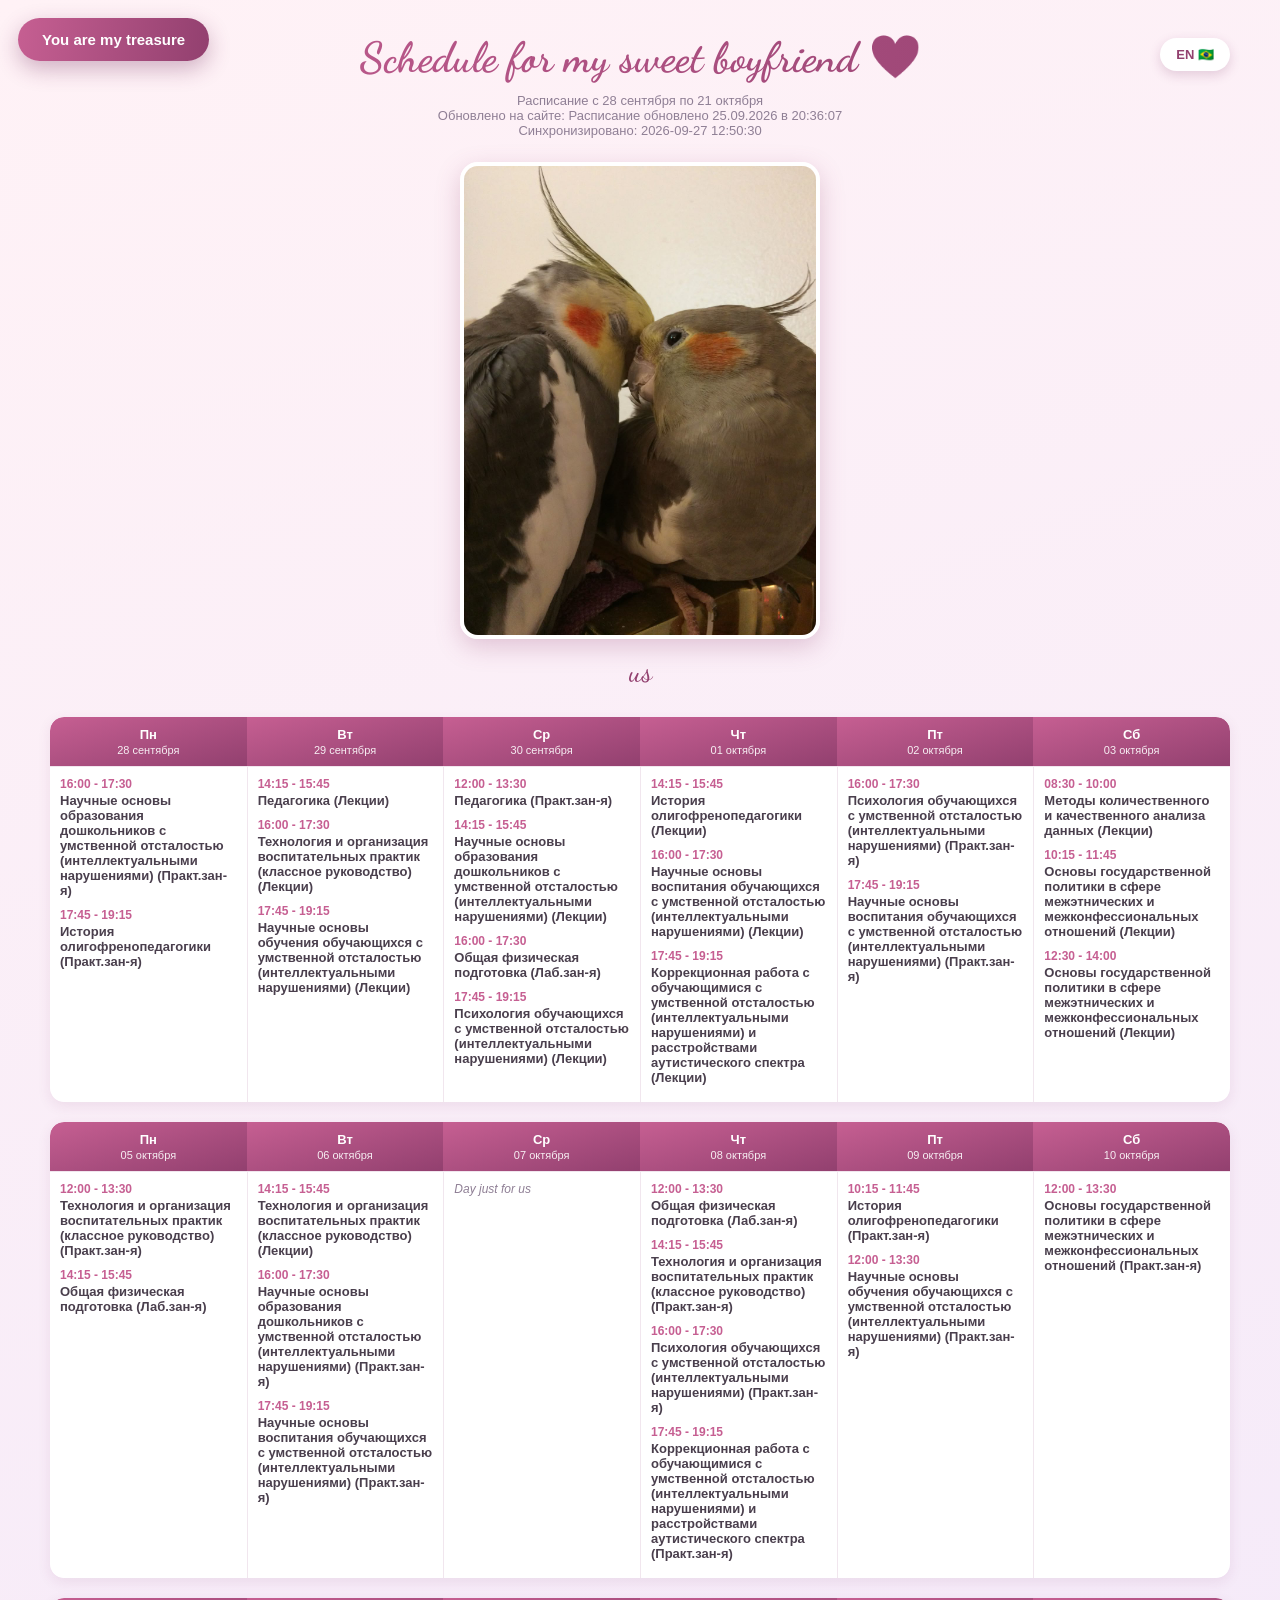
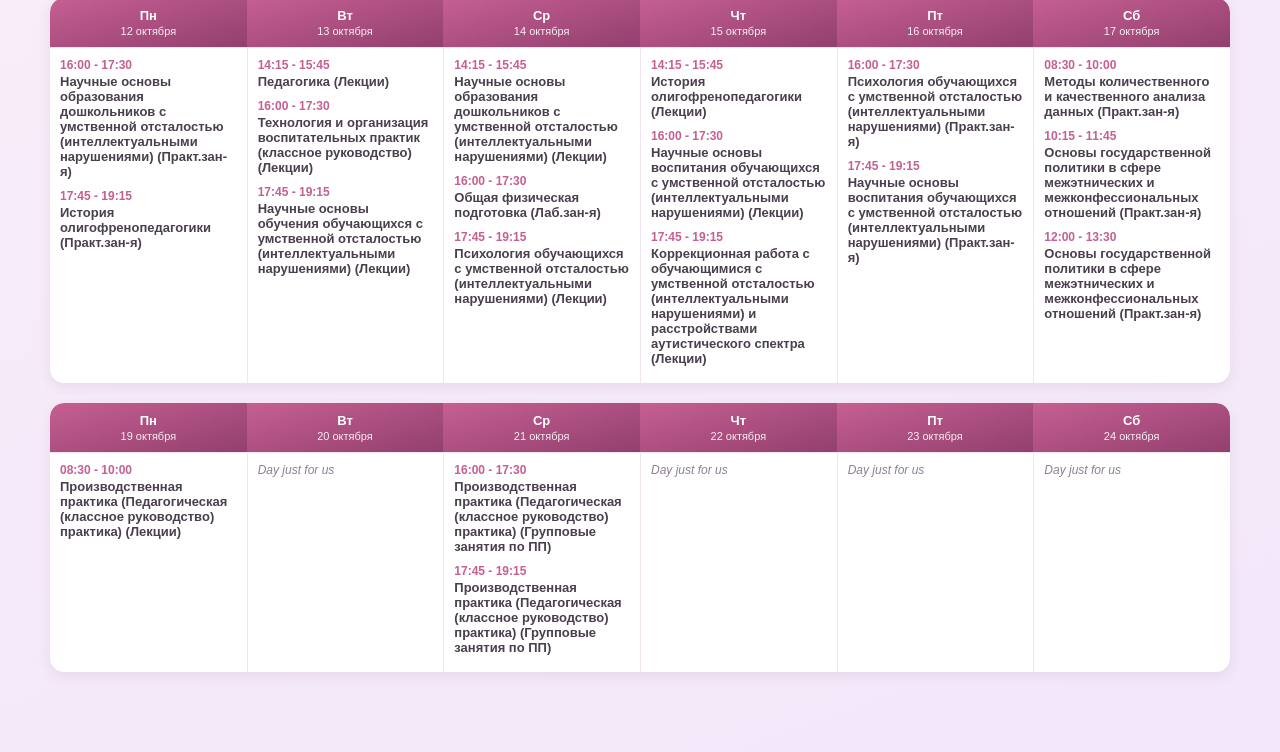
==== commit 0d688875: "Update site" ====
--- a/index.html
+++ b/index.html
@@ -80,10 +80,10 @@
     background: linear-gradient(165deg, var(--primary), var(--primary-dark));
     color: #fff;
     text-align: center;
-    font-weight: 600;
-    font-size: 13px;
     padding: 10px 6px;
   }
+  .g-head-day { font-weight: 700; font-size: 13px; }
+  .g-head-date { font-weight: 500; font-size: 11px; opacity: 0.9; margin-top: 2px; }
   .g-cell {
     border-top: 1px solid #f1e6ee;
     border-left: 1px solid #f1e6ee;
@@ -91,7 +91,6 @@
     min-height: 60px;
   }
   .week-table > :nth-child(6n+1) { border-left: none; }
-  .g-date { font-size: 12px; color: var(--muted); font-weight: 700; margin-bottom: 8px; }
   .g-lesson { margin-bottom: 10px; }
   .g-lesson:last-child { margin-bottom: 0; }
   .g-time { font-size: 12px; color: var(--primary); font-weight: 600; }
@@ -188,7 +187,7 @@
     <h1>Schedule for my sweet boyfriend ❤️</h1>
     <button id="langToggle" class="lang-toggle" type="button">EN 🇧🇷</button>
   </div>
-  <div class="meta">Расписание c 28 сентября по 21 октября<br>Обновлено на сайте: Расписание обновлено 25.09.2026 в 20:36:07<br>Синхронизировано: 2026-09-27 11:35:47</div>
+  <div class="meta">Расписание c 28 сентября по 21 октября<br>Обновлено на сайте: Расписание обновлено 25.09.2026 в 20:36:07<br>Синхронизировано: 2026-09-27 12:50:30</div>
 
   <div class="us-section">
     <div class="us-photo"><img id="usPhoto" alt="us"></div>
@@ -198,358 +197,358 @@
   <div id="scheduleRu">
     <div class="week-table-wrap">
   <div class="week-table">
-    <div class="g-head">Понедельник</div>
-<div class="g-head">Вторник</div>
-<div class="g-head">Среда</div>
-<div class="g-head">Четверг</div>
-<div class="g-head">Пятница</div>
-<div class="g-head">Суббота</div>
-<div class="g-cell">
-  <div class="g-date">Пн · 28 сентября</div>
+    <div class="g-head">
+  <div class="g-head-day">Пн</div>
+  <div class="g-head-date">28 сентября</div>
+</div>
+<div class="g-head">
+  <div class="g-head-day">Вт</div>
+  <div class="g-head-date">29 сентября</div>
+</div>
+<div class="g-head">
+  <div class="g-head-day">Ср</div>
+  <div class="g-head-date">30 сентября</div>
+</div>
+<div class="g-head">
+  <div class="g-head-day">Чт</div>
+  <div class="g-head-date">01 октября</div>
+</div>
+<div class="g-head">
+  <div class="g-head-day">Пт</div>
+  <div class="g-head-date">02 октября</div>
+</div>
+<div class="g-head">
+  <div class="g-head-day">Сб</div>
+  <div class="g-head-date">03 октября</div>
+</div>
+<div class="g-cell">
   <div class="g-lesson">
   <div class="g-time">16:00 - 17:30</div>
   <div class="g-subject">Научные основы образования дошкольников с умственной отсталостью (интеллектуальными нарушениями) (Практ.зан-я)</div>
-  <div class="g-info">Учебная аудитория 121 ГУК<br>Козик Татьяна Владимировна</div>
 </div>
 <div class="g-lesson">
   <div class="g-time">17:45 - 19:15</div>
   <div class="g-subject">История олигофренопедагогики (Практ.зан-я)</div>
-  <div class="g-info">Учебная аудитория 121 ГУК<br>Козик Татьяна Владимировна</div>
-</div>
-</div>
-<div class="g-cell">
-  <div class="g-date">Вт · 29 сентября</div>
+</div>
+</div>
+<div class="g-cell">
   <div class="g-lesson">
   <div class="g-time">14:15 - 15:45</div>
   <div class="g-subject">Педагогика (Лекции)</div>
-  <div class="g-info">Учебная аудитория 3А ГУК<br>Донгаузер Елена Викторовна</div>
 </div>
 <div class="g-lesson">
   <div class="g-time">16:00 - 17:30</div>
   <div class="g-subject">Технология и организация воспитательных практик (классное руководство) (Лекции)</div>
-  <div class="g-info">Учебная аудитория 1Г ГУК<br>Максимова Мария Олеговна</div>
 </div>
 <div class="g-lesson">
   <div class="g-time">17:45 - 19:15</div>
   <div class="g-subject">Научные основы обучения обучающихся с умственной отсталостью (интеллектуальными нарушениями) (Лекции)</div>
-  <div class="g-info">Учебная аудитория 118 ГУК<br>Зак Галина Георгиевна</div>
-</div>
-</div>
-<div class="g-cell">
-  <div class="g-date">Ср · 30 сентября</div>
+</div>
+</div>
+<div class="g-cell">
   <div class="g-lesson">
   <div class="g-time">12:00 - 13:30</div>
   <div class="g-subject">Педагогика (Практ.зан-я)</div>
-  <div class="g-info">Учебная аудитория 422 ГУК<br>Донгаузер Елена Викторовна</div>
 </div>
 <div class="g-lesson">
   <div class="g-time">14:15 - 15:45</div>
   <div class="g-subject">Научные основы образования дошкольников с умственной отсталостью (интеллектуальными нарушениями) (Лекции)</div>
-  <div class="g-info">Учебная аудитория 119 ГУК<br>Труфанова Галина Константиновна</div>
 </div>
 <div class="g-lesson">
   <div class="g-time">16:00 - 17:30</div>
   <div class="g-subject">Общая физическая подготовка (Лаб.зан-я)</div>
-  <div class="g-info">Физкультурное спортивное сооружение 5 ГУК<br>Порсева Кристина Викторовна</div>
 </div>
 <div class="g-lesson">
   <div class="g-time">17:45 - 19:15</div>
   <div class="g-subject">Психология обучающихся с умственной отсталостью (интеллектуальными нарушениями) (Лекции)</div>
-  <div class="g-info">Учебная аудитория 118 ГУК<br>Нугаева Ольга Георгиевна</div>
-</div>
-</div>
-<div class="g-cell">
-  <div class="g-date">Чт · 01 октября</div>
+</div>
+</div>
+<div class="g-cell">
   <div class="g-lesson">
   <div class="g-time">14:15 - 15:45</div>
   <div class="g-subject">История олигофренопедагогики (Лекции)</div>
-  <div class="g-info">Учебная аудитория 121 ГУК<br>Максимова Мария Олеговна</div>
 </div>
 <div class="g-lesson">
   <div class="g-time">16:00 - 17:30</div>
   <div class="g-subject">Научные основы воспитания обучающихся с умственной отсталостью (интеллектуальными нарушениями) (Лекции)</div>
-  <div class="g-info">Учебная аудитория 119 ГУК<br>Максимова Мария Олеговна</div>
 </div>
 <div class="g-lesson">
   <div class="g-time">17:45 - 19:15</div>
   <div class="g-subject">Коррекционная работа с обучающимися с умственной отсталостью (интеллектуальными нарушениями) и расстройствами аутистического спектра (Лекции)</div>
-  <div class="g-info">Учебная аудитория 119 ГУК<br>Максимова Мария Олеговна</div>
-</div>
-</div>
-<div class="g-cell">
-  <div class="g-date">Пт · 02 октября</div>
+</div>
+</div>
+<div class="g-cell">
   <div class="g-lesson">
   <div class="g-time">16:00 - 17:30</div>
   <div class="g-subject">Психология обучающихся с умственной отсталостью (интеллектуальными нарушениями) (Практ.зан-я)</div>
-  <div class="g-info">Учебная аудитория 154 ГУК<br>Нугаева Ольга Георгиевна</div>
 </div>
 <div class="g-lesson">
   <div class="g-time">17:45 - 19:15</div>
   <div class="g-subject">Научные основы воспитания обучающихся с умственной отсталостью (интеллектуальными нарушениями) (Практ.зан-я)</div>
-  <div class="g-info">Учебная аудитория 119 ГУК<br>Козик Татьяна Владимировна</div>
-</div>
-</div>
-<div class="g-cell">
-  <div class="g-date">Сб · 03 октября</div>
+</div>
+</div>
+<div class="g-cell">
   <div class="g-lesson">
   <div class="g-time">08:30 - 10:00</div>
   <div class="g-subject">Методы количественного и качественного анализа данных (Лекции)</div>
-  <div class="g-info">онлайн-курс<br>Матвеева Елена Петровна</div>
 </div>
 <div class="g-lesson">
   <div class="g-time">10:15 - 11:45</div>
   <div class="g-subject">Основы государственной политики в сфере межэтнических и межконфессиональных отношений (Лекции)</div>
-  <div class="g-info">онлайн-курс<br>Порозов Роман Юрьевич</div>
 </div>
 <div class="g-lesson">
   <div class="g-time">12:30 - 14:00</div>
   <div class="g-subject">Основы государственной политики в сфере межэтнических и межконфессиональных отношений (Лекции)</div>
-  <div class="g-info">онлайн-курс<br>Порозов Роман Юрьевич</div>
 </div>
 </div>
   </div>
 </div>
 <div class="week-table-wrap">
   <div class="week-table">
-    <div class="g-head">Понедельник</div>
-<div class="g-head">Вторник</div>
-<div class="g-head">Среда</div>
-<div class="g-head">Четверг</div>
-<div class="g-head">Пятница</div>
-<div class="g-head">Суббота</div>
-<div class="g-cell">
-  <div class="g-date">Пн · 05 октября</div>
+    <div class="g-head">
+  <div class="g-head-day">Пн</div>
+  <div class="g-head-date">05 октября</div>
+</div>
+<div class="g-head">
+  <div class="g-head-day">Вт</div>
+  <div class="g-head-date">06 октября</div>
+</div>
+<div class="g-head">
+  <div class="g-head-day">Ср</div>
+  <div class="g-head-date">07 октября</div>
+</div>
+<div class="g-head">
+  <div class="g-head-day">Чт</div>
+  <div class="g-head-date">08 октября</div>
+</div>
+<div class="g-head">
+  <div class="g-head-day">Пт</div>
+  <div class="g-head-date">09 октября</div>
+</div>
+<div class="g-head">
+  <div class="g-head-day">Сб</div>
+  <div class="g-head-date">10 октября</div>
+</div>
+<div class="g-cell">
   <div class="g-lesson">
   <div class="g-time">12:00 - 13:30</div>
   <div class="g-subject">Технология и организация воспитательных практик (классное руководство) (Практ.зан-я)</div>
-  <div class="g-info">Учебная аудитория 255 ГУК<br>Козик Татьяна Владимировна</div>
 </div>
 <div class="g-lesson">
   <div class="g-time">14:15 - 15:45</div>
   <div class="g-subject">Общая физическая подготовка (Лаб.зан-я)</div>
-  <div class="g-info">Физкультурное спортивное сооружение 6 ГУК<br>Порсева Кристина Викторовна</div>
-</div>
-</div>
-<div class="g-cell">
-  <div class="g-date">Вт · 06 октября</div>
+</div>
+</div>
+<div class="g-cell">
   <div class="g-lesson">
   <div class="g-time">14:15 - 15:45</div>
   <div class="g-subject">Технология и организация воспитательных практик (классное руководство) (Лекции)</div>
-  <div class="g-info">Учебная аудитория 1Г ГУК<br>Максимова Мария Олеговна</div>
 </div>
 <div class="g-lesson">
   <div class="g-time">16:00 - 17:30</div>
   <div class="g-subject">Научные основы образования дошкольников с умственной отсталостью (интеллектуальными нарушениями) (Практ.зан-я)</div>
-  <div class="g-info">Учебная аудитория 114 ГУК<br>Козик Татьяна Владимировна</div>
 </div>
 <div class="g-lesson">
   <div class="g-time">17:45 - 19:15</div>
   <div class="g-subject">Научные основы воспитания обучающихся с умственной отсталостью (интеллектуальными нарушениями) (Практ.зан-я)</div>
-  <div class="g-info">Учебная аудитория 119 ГУК<br>Козик Татьяна Владимировна</div>
-</div>
-</div>
-<div class="g-cell">
-  <div class="g-date">Ср · 07 октября</div>
-  
-</div>
-<div class="g-cell">
-  <div class="g-date">Чт · 08 октября</div>
+</div>
+</div>
+<div class="g-cell">
+  <div class="g-empty">Day just for us</div>
+</div>
+<div class="g-cell">
   <div class="g-lesson">
   <div class="g-time">12:00 - 13:30</div>
   <div class="g-subject">Общая физическая подготовка (Лаб.зан-я)</div>
-  <div class="g-info">Физкультурное спортивное сооружение 5 ГУК<br>Порсева Кристина Викторовна</div>
 </div>
 <div class="g-lesson">
   <div class="g-time">14:15 - 15:45</div>
   <div class="g-subject">Технология и организация воспитательных практик (классное руководство) (Практ.зан-я)</div>
-  <div class="g-info">Компьютерный класс 161 ГУК<br>Козик Татьяна Владимировна</div>
 </div>
 <div class="g-lesson">
   <div class="g-time">16:00 - 17:30</div>
   <div class="g-subject">Психология обучающихся с умственной отсталостью (интеллектуальными нарушениями) (Практ.зан-я)</div>
-  <div class="g-info">Учебная аудитория 117 ГУК<br>Нугаева Ольга Георгиевна</div>
 </div>
 <div class="g-lesson">
   <div class="g-time">17:45 - 19:15</div>
   <div class="g-subject">Коррекционная работа с обучающимися с умственной отсталостью (интеллектуальными нарушениями) и расстройствами аутистического спектра (Практ.зан-я)</div>
-  <div class="g-info">Учебная аудитория 117 ГУК<br>Козик Татьяна Владимировна</div>
-</div>
-</div>
-<div class="g-cell">
-  <div class="g-date">Пт · 09 октября</div>
+</div>
+</div>
+<div class="g-cell">
   <div class="g-lesson">
   <div class="g-time">10:15 - 11:45</div>
   <div class="g-subject">История олигофренопедагогики (Практ.зан-я)</div>
-  <div class="g-info">Учебная аудитория 121 ГУК<br>Козик Татьяна Владимировна</div>
 </div>
 <div class="g-lesson">
   <div class="g-time">12:00 - 13:30</div>
   <div class="g-subject">Научные основы обучения обучающихся с умственной отсталостью (интеллектуальными нарушениями) (Практ.зан-я)</div>
-  <div class="g-info">Учебная аудитория 119 ГУК<br>Козик Татьяна Владимировна</div>
-</div>
-</div>
-<div class="g-cell">
-  <div class="g-date">Сб · 10 октября</div>
+</div>
+</div>
+<div class="g-cell">
   <div class="g-lesson">
   <div class="g-time">12:00 - 13:30</div>
   <div class="g-subject">Основы государственной политики в сфере межэтнических и межконфессиональных отношений (Практ.зан-я)</div>
-  <div class="g-info">онлайн-курс<br>Достовалова А.С.</div>
 </div>
 </div>
   </div>
 </div>
 <div class="week-table-wrap">
   <div class="week-table">
-    <div class="g-head">Понедельник</div>
-<div class="g-head">Вторник</div>
-<div class="g-head">Среда</div>
-<div class="g-head">Четверг</div>
-<div class="g-head">Пятница</div>
-<div class="g-head">Суббота</div>
-<div class="g-cell">
-  <div class="g-date">Пн · 12 октября</div>
+    <div class="g-head">
+  <div class="g-head-day">Пн</div>
+  <div class="g-head-date">12 октября</div>
+</div>
+<div class="g-head">
+  <div class="g-head-day">Вт</div>
+  <div class="g-head-date">13 октября</div>
+</div>
+<div class="g-head">
+  <div class="g-head-day">Ср</div>
+  <div class="g-head-date">14 октября</div>
+</div>
+<div class="g-head">
+  <div class="g-head-day">Чт</div>
+  <div class="g-head-date">15 октября</div>
+</div>
+<div class="g-head">
+  <div class="g-head-day">Пт</div>
+  <div class="g-head-date">16 октября</div>
+</div>
+<div class="g-head">
+  <div class="g-head-day">Сб</div>
+  <div class="g-head-date">17 октября</div>
+</div>
+<div class="g-cell">
   <div class="g-lesson">
   <div class="g-time">16:00 - 17:30</div>
   <div class="g-subject">Научные основы образования дошкольников с умственной отсталостью (интеллектуальными нарушениями) (Практ.зан-я)</div>
-  <div class="g-info">Учебная аудитория 121 ГУК<br>Козик Татьяна Владимировна</div>
 </div>
 <div class="g-lesson">
   <div class="g-time">17:45 - 19:15</div>
   <div class="g-subject">История олигофренопедагогики (Практ.зан-я)</div>
-  <div class="g-info">Учебная аудитория 121 ГУК<br>Козик Татьяна Владимировна</div>
-</div>
-</div>
-<div class="g-cell">
-  <div class="g-date">Вт · 13 октября</div>
+</div>
+</div>
+<div class="g-cell">
   <div class="g-lesson">
   <div class="g-time">14:15 - 15:45</div>
   <div class="g-subject">Педагогика (Лекции)</div>
-  <div class="g-info">Учебная аудитория 2Г ГУК<br>Донгаузер Елена Викторовна</div>
 </div>
 <div class="g-lesson">
   <div class="g-time">16:00 - 17:30</div>
   <div class="g-subject">Технология и организация воспитательных практик (классное руководство) (Лекции)</div>
-  <div class="g-info">Учебная аудитория 1Г ГУК<br>Максимова Мария Олеговна</div>
 </div>
 <div class="g-lesson">
   <div class="g-time">17:45 - 19:15</div>
   <div class="g-subject">Научные основы обучения обучающихся с умственной отсталостью (интеллектуальными нарушениями) (Лекции)</div>
-  <div class="g-info">Учебная аудитория 118 ГУК<br>Зак Галина Георгиевна</div>
-</div>
-</div>
-<div class="g-cell">
-  <div class="g-date">Ср · 14 октября</div>
+</div>
+</div>
+<div class="g-cell">
   <div class="g-lesson">
   <div class="g-time">14:15 - 15:45</div>
   <div class="g-subject">Научные основы образования дошкольников с умственной отсталостью (интеллектуальными нарушениями) (Лекции)</div>
-  <div class="g-info">Учебная аудитория 119 ГУК<br>Труфанова Галина Константиновна</div>
 </div>
 <div class="g-lesson">
   <div class="g-time">16:00 - 17:30</div>
   <div class="g-subject">Общая физическая подготовка (Лаб.зан-я)</div>
-  <div class="g-info">Физкультурное спортивное сооружение 5 ГУК<br>Порсева Кристина Викторовна</div>
 </div>
 <div class="g-lesson">
   <div class="g-time">17:45 - 19:15</div>
   <div class="g-subject">Психология обучающихся с умственной отсталостью (интеллектуальными нарушениями) (Лекции)</div>
-  <div class="g-info">Учебная аудитория 118 ГУК<br>Нугаева Ольга Георгиевна</div>
-</div>
-</div>
-<div class="g-cell">
-  <div class="g-date">Чт · 15 октября</div>
+</div>
+</div>
+<div class="g-cell">
   <div class="g-lesson">
   <div class="g-time">14:15 - 15:45</div>
   <div class="g-subject">История олигофренопедагогики (Лекции)</div>
-  <div class="g-info">Учебная аудитория 121 ГУК<br>Максимова Мария Олеговна</div>
 </div>
 <div class="g-lesson">
   <div class="g-time">16:00 - 17:30</div>
   <div class="g-subject">Научные основы воспитания обучающихся с умственной отсталостью (интеллектуальными нарушениями) (Лекции)</div>
-  <div class="g-info">Учебная аудитория 119 ГУК<br>Максимова Мария Олеговна</div>
 </div>
 <div class="g-lesson">
   <div class="g-time">17:45 - 19:15</div>
   <div class="g-subject">Коррекционная работа с обучающимися с умственной отсталостью (интеллектуальными нарушениями) и расстройствами аутистического спектра (Лекции)</div>
-  <div class="g-info">Учебная аудитория 119 ГУК<br>Максимова Мария Олеговна</div>
-</div>
-</div>
-<div class="g-cell">
-  <div class="g-date">Пт · 16 октября</div>
+</div>
+</div>
+<div class="g-cell">
   <div class="g-lesson">
   <div class="g-time">16:00 - 17:30</div>
   <div class="g-subject">Психология обучающихся с умственной отсталостью (интеллектуальными нарушениями) (Практ.зан-я)</div>
-  <div class="g-info">Учебная аудитория 154 ГУК<br>Нугаева Ольга Георгиевна</div>
 </div>
 <div class="g-lesson">
   <div class="g-time">17:45 - 19:15</div>
   <div class="g-subject">Научные основы воспитания обучающихся с умственной отсталостью (интеллектуальными нарушениями) (Практ.зан-я)</div>
-  <div class="g-info">Учебная аудитория 119 ГУК<br>Козик Татьяна Владимировна</div>
-</div>
-</div>
-<div class="g-cell">
-  <div class="g-date">Сб · 17 октября</div>
+</div>
+</div>
+<div class="g-cell">
   <div class="g-lesson">
   <div class="g-time">08:30 - 10:00</div>
   <div class="g-subject">Методы количественного и качественного анализа данных (Практ.зан-я)</div>
-  <div class="g-info">онлайн-курс<br>Русанов Борис Андреевич</div>
 </div>
 <div class="g-lesson">
   <div class="g-time">10:15 - 11:45</div>
   <div class="g-subject">Основы государственной политики в сфере межэтнических и межконфессиональных отношений (Практ.зан-я)</div>
-  <div class="g-info">онлайн-курс<br>Достовалова А.С.</div>
 </div>
 <div class="g-lesson">
   <div class="g-time">12:00 - 13:30</div>
   <div class="g-subject">Основы государственной политики в сфере межэтнических и межконфессиональных отношений (Практ.зан-я)</div>
-  <div class="g-info">онлайн-курс<br>Достовалова А.С.</div>
 </div>
 </div>
   </div>
 </div>
 <div class="week-table-wrap">
   <div class="week-table">
-    <div class="g-head">Понедельник</div>
-<div class="g-head">Вторник</div>
-<div class="g-head">Среда</div>
-<div class="g-head">Четверг</div>
-<div class="g-head">Пятница</div>
-<div class="g-head">Суббота</div>
-<div class="g-cell">
-  <div class="g-date">Пн · 19 октября</div>
+    <div class="g-head">
+  <div class="g-head-day">Пн</div>
+  <div class="g-head-date">19 октября</div>
+</div>
+<div class="g-head">
+  <div class="g-head-day">Вт</div>
+  <div class="g-head-date">20 октября</div>
+</div>
+<div class="g-head">
+  <div class="g-head-day">Ср</div>
+  <div class="g-head-date">21 октября</div>
+</div>
+<div class="g-head">
+  <div class="g-head-day">Чт</div>
+  <div class="g-head-date">22 октября</div>
+</div>
+<div class="g-head">
+  <div class="g-head-day">Пт</div>
+  <div class="g-head-date">23 октября</div>
+</div>
+<div class="g-head">
+  <div class="g-head-day">Сб</div>
+  <div class="g-head-date">24 октября</div>
+</div>
+<div class="g-cell">
   <div class="g-lesson">
   <div class="g-time">08:30 - 10:00</div>
   <div class="g-subject">Производственная практика (Педагогическая (классное руководство) практика) (Лекции)</div>
-  <div class="g-info">Учебная аудитория 119 ГУК<br>Тенкачева Татьяна Рашитовна</div>
-</div>
-</div>
-<div class="g-cell">
-  <div class="g-date">Вт · 20 октября</div>
-  
-</div>
-<div class="g-cell">
-  <div class="g-date">Ср · 21 октября</div>
+</div>
+</div>
+<div class="g-cell">
+  <div class="g-empty">Day just for us</div>
+</div>
+<div class="g-cell">
   <div class="g-lesson">
   <div class="g-time">16:00 - 17:30</div>
   <div class="g-subject">Производственная практика (Педагогическая (классное руководство) практика) (Групповые занятия по ПП)</div>
-  <div class="g-info">Учебная аудитория 119 ГУК<br>Тенкачева Татьяна Рашитовна</div>
 </div>
 <div class="g-lesson">
   <div class="g-time">17:45 - 19:15</div>
   <div class="g-subject">Производственная практика (Педагогическая (классное руководство) практика) (Групповые занятия по ПП)</div>
-  <div class="g-info">Учебная аудитория 119 ГУК<br>Тенкачева Татьяна Рашитовна</div>
-</div>
-</div>
-<div class="g-cell">
-  <div class="g-date">Чт · 22 октября</div>
-  
-</div>
-<div class="g-cell">
-  <div class="g-date">Пт · 23 октября</div>
-  
-</div>
-<div class="g-cell">
-  <div class="g-date">Сб · 24 октября</div>
-  
+</div>
+</div>
+<div class="g-cell">
+  <div class="g-empty">Day just for us</div>
+</div>
+<div class="g-cell">
+  <div class="g-empty">Day just for us</div>
+</div>
+<div class="g-cell">
+  <div class="g-empty">Day just for us</div>
 </div>
   </div>
 </div>
@@ -557,358 +556,358 @@
   <div id="scheduleEn" style="display:none">
     <div class="week-table-wrap">
   <div class="week-table">
-    <div class="g-head">Monday</div>
-<div class="g-head">Tuesday</div>
-<div class="g-head">Wednesday</div>
-<div class="g-head">Thursday</div>
-<div class="g-head">Friday</div>
-<div class="g-head">Saturday</div>
-<div class="g-cell">
-  <div class="g-date">Mon · Sep 28</div>
+    <div class="g-head">
+  <div class="g-head-day">Mon</div>
+  <div class="g-head-date">Sep 28</div>
+</div>
+<div class="g-head">
+  <div class="g-head-day">Tue</div>
+  <div class="g-head-date">Sep 29</div>
+</div>
+<div class="g-head">
+  <div class="g-head-day">Wed</div>
+  <div class="g-head-date">Sep 30</div>
+</div>
+<div class="g-head">
+  <div class="g-head-day">Thu</div>
+  <div class="g-head-date">Oct 1</div>
+</div>
+<div class="g-head">
+  <div class="g-head-day">Fri</div>
+  <div class="g-head-date">Oct 2</div>
+</div>
+<div class="g-head">
+  <div class="g-head-day">Sat</div>
+  <div class="g-head-date">Oct 3</div>
+</div>
+<div class="g-cell">
   <div class="g-lesson">
   <div class="g-time">8:00 - 9:30</div>
   <div class="g-subject">Scientific Foundations of Preschool Education for Children with Intellectual Disabilities (Practical class)</div>
-  <div class="g-info">Учебная аудитория 121 ГУК<br>Козик Татьяна Владимировна</div>
 </div>
 <div class="g-lesson">
   <div class="g-time">9:45 - 11:15</div>
   <div class="g-subject">History of Special Education for Intellectual Disabilities (Practical class)</div>
-  <div class="g-info">Учебная аудитория 121 ГУК<br>Козик Татьяна Владимировна</div>
-</div>
-</div>
-<div class="g-cell">
-  <div class="g-date">Tue · Sep 29</div>
+</div>
+</div>
+<div class="g-cell">
   <div class="g-lesson">
   <div class="g-time">6:15 - 7:45</div>
   <div class="g-subject">Pedagogy (Lecture)</div>
-  <div class="g-info">Учебная аудитория 3А ГУК<br>Донгаузер Елена Викторовна</div>
 </div>
 <div class="g-lesson">
   <div class="g-time">8:00 - 9:30</div>
   <div class="g-subject">Technology and Organization of Educational Practices (Classroom Management) (Lecture)</div>
-  <div class="g-info">Учебная аудитория 1Г ГУК<br>Максимова Мария Олеговна</div>
 </div>
 <div class="g-lesson">
   <div class="g-time">9:45 - 11:15</div>
   <div class="g-subject">Scientific Foundations of Teaching Students with Intellectual Disabilities (Lecture)</div>
-  <div class="g-info">Учебная аудитория 118 ГУК<br>Зак Галина Георгиевна</div>
-</div>
-</div>
-<div class="g-cell">
-  <div class="g-date">Wed · Sep 30</div>
+</div>
+</div>
+<div class="g-cell">
   <div class="g-lesson">
   <div class="g-time">4:00 - 5:30</div>
   <div class="g-subject">Pedagogy (Practical class)</div>
-  <div class="g-info">Учебная аудитория 422 ГУК<br>Донгаузер Елена Викторовна</div>
 </div>
 <div class="g-lesson">
   <div class="g-time">6:15 - 7:45</div>
   <div class="g-subject">Scientific Foundations of Preschool Education for Children with Intellectual Disabilities (Lecture)</div>
-  <div class="g-info">Учебная аудитория 119 ГУК<br>Труфанова Галина Константиновна</div>
 </div>
 <div class="g-lesson">
   <div class="g-time">8:00 - 9:30</div>
   <div class="g-subject">General Physical Training (Lab class)</div>
-  <div class="g-info">Физкультурное спортивное сооружение 5 ГУК<br>Порсева Кристина Викторовна</div>
 </div>
 <div class="g-lesson">
   <div class="g-time">9:45 - 11:15</div>
   <div class="g-subject">Psychology of Students with Intellectual Disabilities (Lecture)</div>
-  <div class="g-info">Учебная аудитория 118 ГУК<br>Нугаева Ольга Георгиевна</div>
-</div>
-</div>
-<div class="g-cell">
-  <div class="g-date">Thu · Oct 1</div>
+</div>
+</div>
+<div class="g-cell">
   <div class="g-lesson">
   <div class="g-time">6:15 - 7:45</div>
   <div class="g-subject">History of Special Education for Intellectual Disabilities (Lecture)</div>
-  <div class="g-info">Учебная аудитория 121 ГУК<br>Максимова Мария Олеговна</div>
 </div>
 <div class="g-lesson">
   <div class="g-time">8:00 - 9:30</div>
   <div class="g-subject">Scientific Foundations of Upbringing Students with Intellectual Disabilities (Lecture)</div>
-  <div class="g-info">Учебная аудитория 119 ГУК<br>Максимова Мария Олеговна</div>
 </div>
 <div class="g-lesson">
   <div class="g-time">9:45 - 11:15</div>
   <div class="g-subject">Correctional Work with Students with Intellectual Disabilities and Autism Spectrum Disorders (Lecture)</div>
-  <div class="g-info">Учебная аудитория 119 ГУК<br>Максимова Мария Олеговна</div>
-</div>
-</div>
-<div class="g-cell">
-  <div class="g-date">Fri · Oct 2</div>
+</div>
+</div>
+<div class="g-cell">
   <div class="g-lesson">
   <div class="g-time">8:00 - 9:30</div>
   <div class="g-subject">Psychology of Students with Intellectual Disabilities (Practical class)</div>
-  <div class="g-info">Учебная аудитория 154 ГУК<br>Нугаева Ольга Георгиевна</div>
 </div>
 <div class="g-lesson">
   <div class="g-time">9:45 - 11:15</div>
   <div class="g-subject">Scientific Foundations of Upbringing Students with Intellectual Disabilities (Practical class)</div>
-  <div class="g-info">Учебная аудитория 119 ГУК<br>Козик Татьяна Владимировна</div>
-</div>
-</div>
-<div class="g-cell">
-  <div class="g-date">Sat · Oct 3</div>
+</div>
+</div>
+<div class="g-cell">
   <div class="g-lesson">
   <div class="g-time">0:30 - 2:00</div>
   <div class="g-subject">Methods of Quantitative and Qualitative Data Analysis (Lecture)</div>
-  <div class="g-info">онлайн-курс<br>Матвеева Елена Петровна</div>
 </div>
 <div class="g-lesson">
   <div class="g-time">2:15 - 3:45</div>
   <div class="g-subject">Fundamentals of State Policy on Interethnic and Interfaith Relations (Lecture)</div>
-  <div class="g-info">онлайн-курс<br>Порозов Роман Юрьевич</div>
 </div>
 <div class="g-lesson">
   <div class="g-time">4:30 - 6:00</div>
   <div class="g-subject">Fundamentals of State Policy on Interethnic and Interfaith Relations (Lecture)</div>
-  <div class="g-info">онлайн-курс<br>Порозов Роман Юрьевич</div>
 </div>
 </div>
   </div>
 </div>
 <div class="week-table-wrap">
   <div class="week-table">
-    <div class="g-head">Monday</div>
-<div class="g-head">Tuesday</div>
-<div class="g-head">Wednesday</div>
-<div class="g-head">Thursday</div>
-<div class="g-head">Friday</div>
-<div class="g-head">Saturday</div>
-<div class="g-cell">
-  <div class="g-date">Mon · Oct 5</div>
+    <div class="g-head">
+  <div class="g-head-day">Mon</div>
+  <div class="g-head-date">Oct 5</div>
+</div>
+<div class="g-head">
+  <div class="g-head-day">Tue</div>
+  <div class="g-head-date">Oct 6</div>
+</div>
+<div class="g-head">
+  <div class="g-head-day">Wed</div>
+  <div class="g-head-date">Oct 7</div>
+</div>
+<div class="g-head">
+  <div class="g-head-day">Thu</div>
+  <div class="g-head-date">Oct 8</div>
+</div>
+<div class="g-head">
+  <div class="g-head-day">Fri</div>
+  <div class="g-head-date">Oct 9</div>
+</div>
+<div class="g-head">
+  <div class="g-head-day">Sat</div>
+  <div class="g-head-date">Oct 10</div>
+</div>
+<div class="g-cell">
   <div class="g-lesson">
   <div class="g-time">4:00 - 5:30</div>
   <div class="g-subject">Technology and Organization of Educational Practices (Classroom Management) (Practical class)</div>
-  <div class="g-info">Учебная аудитория 255 ГУК<br>Козик Татьяна Владимировна</div>
 </div>
 <div class="g-lesson">
   <div class="g-time">6:15 - 7:45</div>
   <div class="g-subject">General Physical Training (Lab class)</div>
-  <div class="g-info">Физкультурное спортивное сооружение 6 ГУК<br>Порсева Кристина Викторовна</div>
-</div>
-</div>
-<div class="g-cell">
-  <div class="g-date">Tue · Oct 6</div>
+</div>
+</div>
+<div class="g-cell">
   <div class="g-lesson">
   <div class="g-time">6:15 - 7:45</div>
   <div class="g-subject">Technology and Organization of Educational Practices (Classroom Management) (Lecture)</div>
-  <div class="g-info">Учебная аудитория 1Г ГУК<br>Максимова Мария Олеговна</div>
 </div>
 <div class="g-lesson">
   <div class="g-time">8:00 - 9:30</div>
   <div class="g-subject">Scientific Foundations of Preschool Education for Children with Intellectual Disabilities (Practical class)</div>
-  <div class="g-info">Учебная аудитория 114 ГУК<br>Козик Татьяна Владимировна</div>
 </div>
 <div class="g-lesson">
   <div class="g-time">9:45 - 11:15</div>
   <div class="g-subject">Scientific Foundations of Upbringing Students with Intellectual Disabilities (Practical class)</div>
-  <div class="g-info">Учебная аудитория 119 ГУК<br>Козик Татьяна Владимировна</div>
-</div>
-</div>
-<div class="g-cell">
-  <div class="g-date">Wed · Oct 7</div>
-  
-</div>
-<div class="g-cell">
-  <div class="g-date">Thu · Oct 8</div>
+</div>
+</div>
+<div class="g-cell">
+  <div class="g-empty">Day just for us</div>
+</div>
+<div class="g-cell">
   <div class="g-lesson">
   <div class="g-time">4:00 - 5:30</div>
   <div class="g-subject">General Physical Training (Lab class)</div>
-  <div class="g-info">Физкультурное спортивное сооружение 5 ГУК<br>Порсева Кристина Викторовна</div>
 </div>
 <div class="g-lesson">
   <div class="g-time">6:15 - 7:45</div>
   <div class="g-subject">Technology and Organization of Educational Practices (Classroom Management) (Practical class)</div>
-  <div class="g-info">Компьютерный класс 161 ГУК<br>Козик Татьяна Владимировна</div>
 </div>
 <div class="g-lesson">
   <div class="g-time">8:00 - 9:30</div>
   <div class="g-subject">Psychology of Students with Intellectual Disabilities (Practical class)</div>
-  <div class="g-info">Учебная аудитория 117 ГУК<br>Нугаева Ольга Георгиевна</div>
 </div>
 <div class="g-lesson">
   <div class="g-time">9:45 - 11:15</div>
   <div class="g-subject">Correctional Work with Students with Intellectual Disabilities and Autism Spectrum Disorders (Practical class)</div>
-  <div class="g-info">Учебная аудитория 117 ГУК<br>Козик Татьяна Владимировна</div>
-</div>
-</div>
-<div class="g-cell">
-  <div class="g-date">Fri · Oct 9</div>
+</div>
+</div>
+<div class="g-cell">
   <div class="g-lesson">
   <div class="g-time">2:15 - 3:45</div>
   <div class="g-subject">History of Special Education for Intellectual Disabilities (Practical class)</div>
-  <div class="g-info">Учебная аудитория 121 ГУК<br>Козик Татьяна Владимировна</div>
 </div>
 <div class="g-lesson">
   <div class="g-time">4:00 - 5:30</div>
   <div class="g-subject">Scientific Foundations of Teaching Students with Intellectual Disabilities (Practical class)</div>
-  <div class="g-info">Учебная аудитория 119 ГУК<br>Козик Татьяна Владимировна</div>
-</div>
-</div>
-<div class="g-cell">
-  <div class="g-date">Sat · Oct 10</div>
+</div>
+</div>
+<div class="g-cell">
   <div class="g-lesson">
   <div class="g-time">4:00 - 5:30</div>
   <div class="g-subject">Fundamentals of State Policy on Interethnic and Interfaith Relations (Practical class)</div>
-  <div class="g-info">онлайн-курс<br>Достовалова А.С.</div>
 </div>
 </div>
   </div>
 </div>
 <div class="week-table-wrap">
   <div class="week-table">
-    <div class="g-head">Monday</div>
-<div class="g-head">Tuesday</div>
-<div class="g-head">Wednesday</div>
-<div class="g-head">Thursday</div>
-<div class="g-head">Friday</div>
-<div class="g-head">Saturday</div>
-<div class="g-cell">
-  <div class="g-date">Mon · Oct 12</div>
+    <div class="g-head">
+  <div class="g-head-day">Mon</div>
+  <div class="g-head-date">Oct 12</div>
+</div>
+<div class="g-head">
+  <div class="g-head-day">Tue</div>
+  <div class="g-head-date">Oct 13</div>
+</div>
+<div class="g-head">
+  <div class="g-head-day">Wed</div>
+  <div class="g-head-date">Oct 14</div>
+</div>
+<div class="g-head">
+  <div class="g-head-day">Thu</div>
+  <div class="g-head-date">Oct 15</div>
+</div>
+<div class="g-head">
+  <div class="g-head-day">Fri</div>
+  <div class="g-head-date">Oct 16</div>
+</div>
+<div class="g-head">
+  <div class="g-head-day">Sat</div>
+  <div class="g-head-date">Oct 17</div>
+</div>
+<div class="g-cell">
   <div class="g-lesson">
   <div class="g-time">8:00 - 9:30</div>
   <div class="g-subject">Scientific Foundations of Preschool Education for Children with Intellectual Disabilities (Practical class)</div>
-  <div class="g-info">Учебная аудитория 121 ГУК<br>Козик Татьяна Владимировна</div>
 </div>
 <div class="g-lesson">
   <div class="g-time">9:45 - 11:15</div>
   <div class="g-subject">History of Special Education for Intellectual Disabilities (Practical class)</div>
-  <div class="g-info">Учебная аудитория 121 ГУК<br>Козик Татьяна Владимировна</div>
-</div>
-</div>
-<div class="g-cell">
-  <div class="g-date">Tue · Oct 13</div>
+</div>
+</div>
+<div class="g-cell">
   <div class="g-lesson">
   <div class="g-time">6:15 - 7:45</div>
   <div class="g-subject">Pedagogy (Lecture)</div>
-  <div class="g-info">Учебная аудитория 2Г ГУК<br>Донгаузер Елена Викторовна</div>
 </div>
 <div class="g-lesson">
   <div class="g-time">8:00 - 9:30</div>
   <div class="g-subject">Technology and Organization of Educational Practices (Classroom Management) (Lecture)</div>
-  <div class="g-info">Учебная аудитория 1Г ГУК<br>Максимова Мария Олеговна</div>
 </div>
 <div class="g-lesson">
   <div class="g-time">9:45 - 11:15</div>
   <div class="g-subject">Scientific Foundations of Teaching Students with Intellectual Disabilities (Lecture)</div>
-  <div class="g-info">Учебная аудитория 118 ГУК<br>Зак Галина Георгиевна</div>
-</div>
-</div>
-<div class="g-cell">
-  <div class="g-date">Wed · Oct 14</div>
+</div>
+</div>
+<div class="g-cell">
   <div class="g-lesson">
   <div class="g-time">6:15 - 7:45</div>
   <div class="g-subject">Scientific Foundations of Preschool Education for Children with Intellectual Disabilities (Lecture)</div>
-  <div class="g-info">Учебная аудитория 119 ГУК<br>Труфанова Галина Константиновна</div>
 </div>
 <div class="g-lesson">
   <div class="g-time">8:00 - 9:30</div>
   <div class="g-subject">General Physical Training (Lab class)</div>
-  <div class="g-info">Физкультурное спортивное сооружение 5 ГУК<br>Порсева Кристина Викторовна</div>
 </div>
 <div class="g-lesson">
   <div class="g-time">9:45 - 11:15</div>
   <div class="g-subject">Psychology of Students with Intellectual Disabilities (Lecture)</div>
-  <div class="g-info">Учебная аудитория 118 ГУК<br>Нугаева Ольга Георгиевна</div>
-</div>
-</div>
-<div class="g-cell">
-  <div class="g-date">Thu · Oct 15</div>
+</div>
+</div>
+<div class="g-cell">
   <div class="g-lesson">
   <div class="g-time">6:15 - 7:45</div>
   <div class="g-subject">History of Special Education for Intellectual Disabilities (Lecture)</div>
-  <div class="g-info">Учебная аудитория 121 ГУК<br>Максимова Мария Олеговна</div>
 </div>
 <div class="g-lesson">
   <div class="g-time">8:00 - 9:30</div>
   <div class="g-subject">Scientific Foundations of Upbringing Students with Intellectual Disabilities (Lecture)</div>
-  <div class="g-info">Учебная аудитория 119 ГУК<br>Максимова Мария Олеговна</div>
 </div>
 <div class="g-lesson">
   <div class="g-time">9:45 - 11:15</div>
   <div class="g-subject">Correctional Work with Students with Intellectual Disabilities and Autism Spectrum Disorders (Lecture)</div>
-  <div class="g-info">Учебная аудитория 119 ГУК<br>Максимова Мария Олеговна</div>
-</div>
-</div>
-<div class="g-cell">
-  <div class="g-date">Fri · Oct 16</div>
+</div>
+</div>
+<div class="g-cell">
   <div class="g-lesson">
   <div class="g-time">8:00 - 9:30</div>
   <div class="g-subject">Psychology of Students with Intellectual Disabilities (Practical class)</div>
-  <div class="g-info">Учебная аудитория 154 ГУК<br>Нугаева Ольга Георгиевна</div>
 </div>
 <div class="g-lesson">
   <div class="g-time">9:45 - 11:15</div>
   <div class="g-subject">Scientific Foundations of Upbringing Students with Intellectual Disabilities (Practical class)</div>
-  <div class="g-info">Учебная аудитория 119 ГУК<br>Козик Татьяна Владимировна</div>
-</div>
-</div>
-<div class="g-cell">
-  <div class="g-date">Sat · Oct 17</div>
+</div>
+</div>
+<div class="g-cell">
   <div class="g-lesson">
   <div class="g-time">0:30 - 2:00</div>
   <div class="g-subject">Methods of Quantitative and Qualitative Data Analysis (Practical class)</div>
-  <div class="g-info">онлайн-курс<br>Русанов Борис Андреевич</div>
 </div>
 <div class="g-lesson">
   <div class="g-time">2:15 - 3:45</div>
   <div class="g-subject">Fundamentals of State Policy on Interethnic and Interfaith Relations (Practical class)</div>
-  <div class="g-info">онлайн-курс<br>Достовалова А.С.</div>
 </div>
 <div class="g-lesson">
   <div class="g-time">4:00 - 5:30</div>
   <div class="g-subject">Fundamentals of State Policy on Interethnic and Interfaith Relations (Practical class)</div>
-  <div class="g-info">онлайн-курс<br>Достовалова А.С.</div>
 </div>
 </div>
   </div>
 </div>
 <div class="week-table-wrap">
   <div class="week-table">
-    <div class="g-head">Monday</div>
-<div class="g-head">Tuesday</div>
-<div class="g-head">Wednesday</div>
-<div class="g-head">Thursday</div>
-<div class="g-head">Friday</div>
-<div class="g-head">Saturday</div>
-<div class="g-cell">
-  <div class="g-date">Mon · Oct 19</div>
+    <div class="g-head">
+  <div class="g-head-day">Mon</div>
+  <div class="g-head-date">Oct 19</div>
+</div>
+<div class="g-head">
+  <div class="g-head-day">Tue</div>
+  <div class="g-head-date">Oct 20</div>
+</div>
+<div class="g-head">
+  <div class="g-head-day">Wed</div>
+  <div class="g-head-date">Oct 21</div>
+</div>
+<div class="g-head">
+  <div class="g-head-day">Thu</div>
+  <div class="g-head-date">Oct 22</div>
+</div>
+<div class="g-head">
+  <div class="g-head-day">Fri</div>
+  <div class="g-head-date">Oct 23</div>
+</div>
+<div class="g-head">
+  <div class="g-head-day">Sat</div>
+  <div class="g-head-date">Oct 24</div>
+</div>
+<div class="g-cell">
   <div class="g-lesson">
   <div class="g-time">0:30 - 2:00</div>
-  <div class="g-subject">Производственная практика (Педагогическая (классное руководство) практика) (Лекции)</div>
-  <div class="g-info">Учебная аудитория 119 ГУК<br>Тенкачева Татьяна Рашитовна</div>
-</div>
-</div>
-<div class="g-cell">
-  <div class="g-date">Tue · Oct 20</div>
-  
-</div>
-<div class="g-cell">
-  <div class="g-date">Wed · Oct 21</div>
-  <div class="g-lesson">
-  <div class="g-time">8:00 - 9:30</div>
-  <div class="g-subject">Производственная практика (Педагогическая (классное руководство) практика) (Групповые занятия по ПП)</div>
-  <div class="g-info">Учебная аудитория 119 ГУК<br>Тенкачева Татьяна Рашитовна</div>
-</div>
-<div class="g-lesson">
-  <div class="g-time">9:45 - 11:15</div>
-  <div class="g-subject">Производственная практика (Педагогическая (классное руководство) практика) (Групповые занятия по ПП)</div>
-  <div class="g-info">Учебная аудитория 119 ГУК<br>Тенкачева Татьяна Рашитовна</div>
-</div>
-</div>
-<div class="g-cell">
-  <div class="g-date">Thu · Oct 22</div>
-  
-</div>
-<div class="g-cell">
-  <div class="g-date">Fri · Oct 23</div>
-  
-</div>
-<div class="g-cell">
-  <div class="g-date">Sat · Oct 24</div>
-  
+  <div class="g-subject">Work Placement (Pedagogical Placement – Classroom Management) (Lecture)</div>
+</div>
+</div>
+<div class="g-cell">
+  <div class="g-empty">Day just for us</div>
+</div>
+<div class="g-cell">
+  <div class="g-lesson">
+  <div class="g-time">8:00 - 9:30</div>
+  <div class="g-subject">Work Placement (Pedagogical Placement – Classroom Management) (Group placement session)</div>
+</div>
+<div class="g-lesson">
+  <div class="g-time">9:45 - 11:15</div>
+  <div class="g-subject">Work Placement (Pedagogical Placement – Classroom Management) (Group placement session)</div>
+</div>
+</div>
+<div class="g-cell">
+  <div class="g-empty">Day just for us</div>
+</div>
+<div class="g-cell">
+  <div class="g-empty">Day just for us</div>
+</div>
+<div class="g-cell">
+  <div class="g-empty">Day just for us</div>
 </div>
   </div>
 </div>
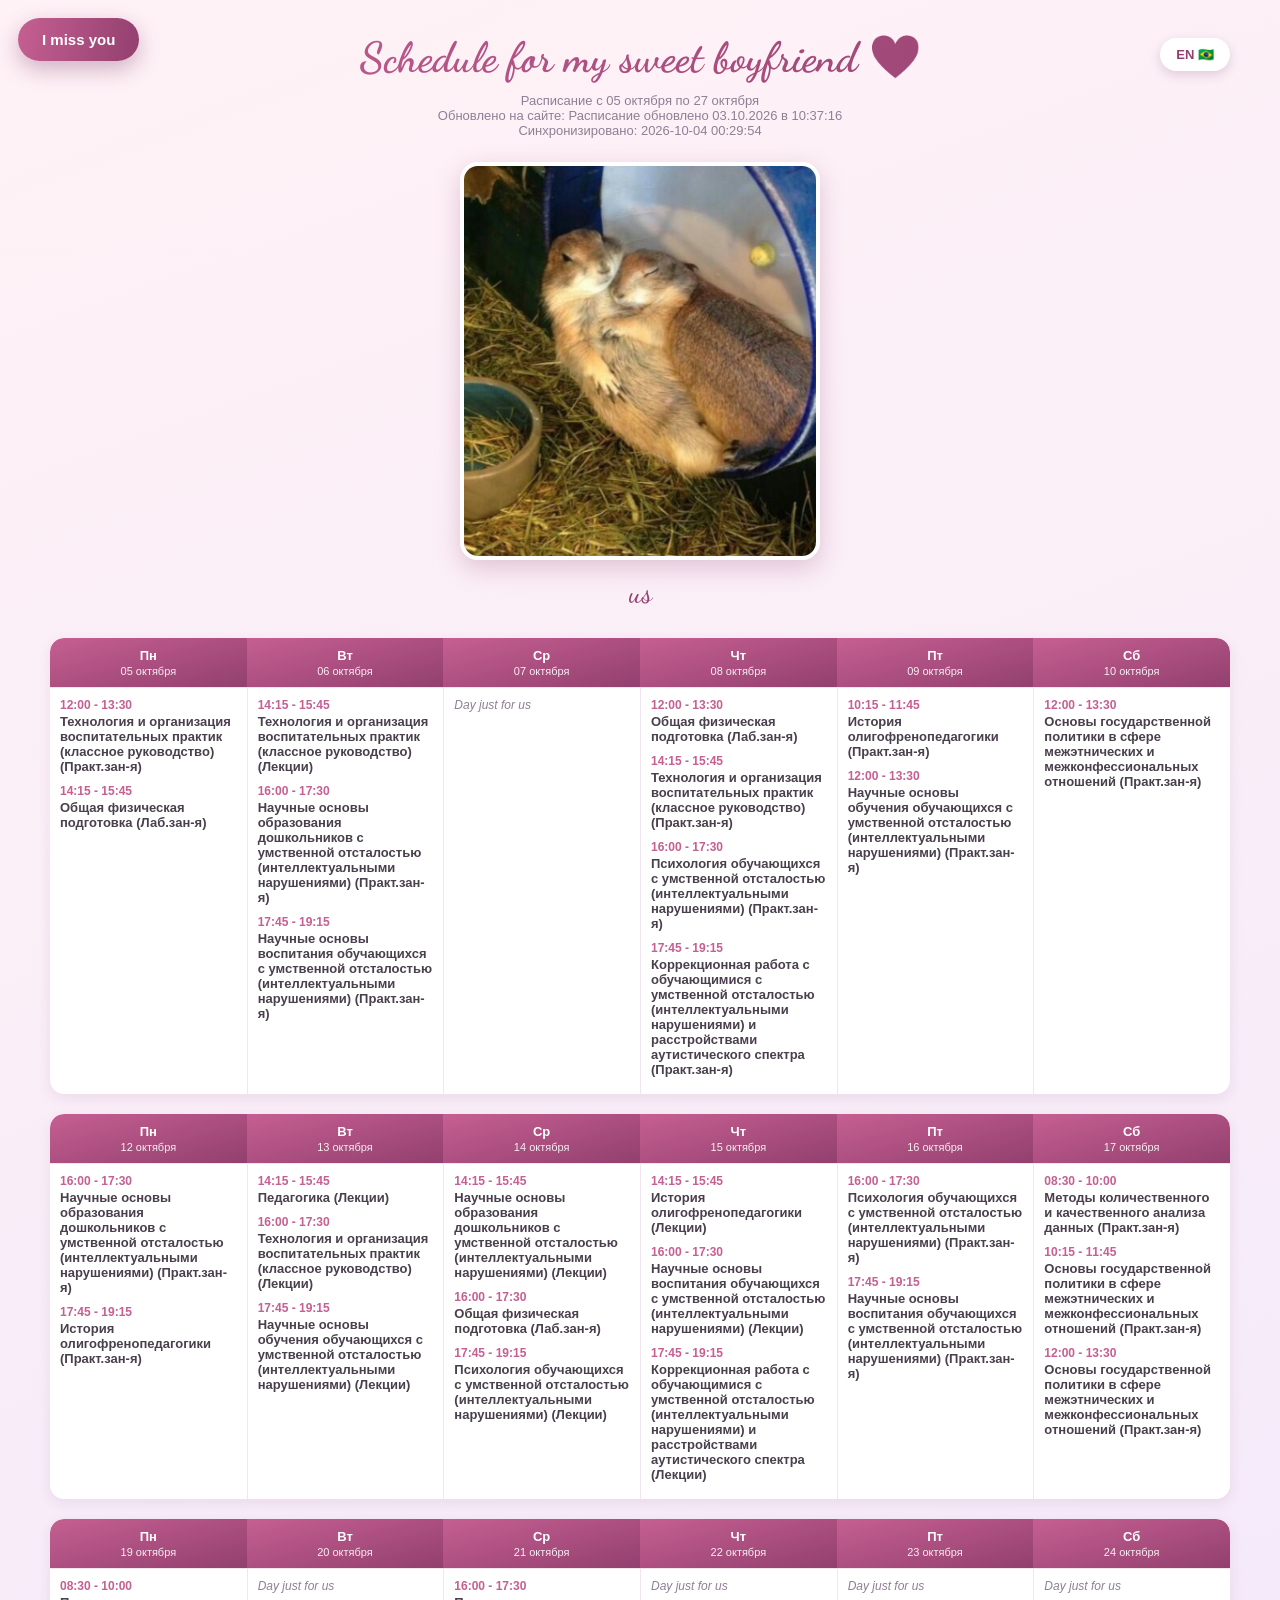
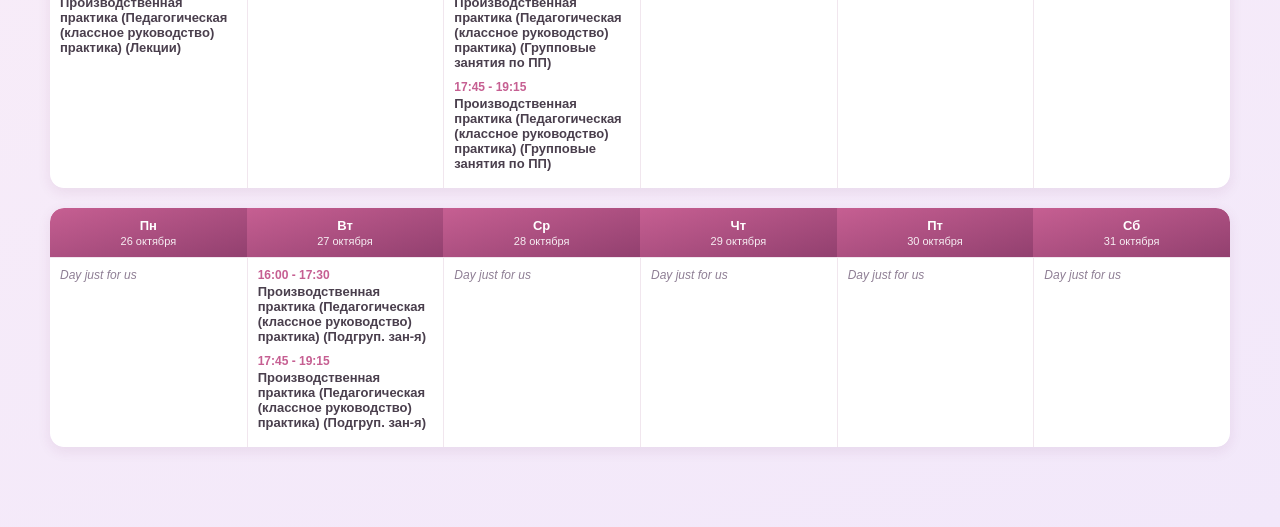
==== commit 55c70476: "Update" ====
--- a/index.html
+++ b/index.html
@@ -187,7 +187,7 @@
     <h1>Schedule for my sweet boyfriend ❤️</h1>
     <button id="langToggle" class="lang-toggle" type="button">EN 🇧🇷</button>
   </div>
-  <div class="meta">Расписание c 28 сентября по 21 октября<br>Обновлено на сайте: Расписание обновлено 25.09.2026 в 20:36:07<br>Синхронизировано: 2026-09-27 12:50:30</div>
+  <div class="meta">Расписание c 05 октября по 27 октября<br>Обновлено на сайте: Расписание обновлено 03.10.2026 в 10:37:16<br>Синхронизировано: 2026-10-04 00:29:54</div>
 
   <div class="us-section">
     <div class="us-photo"><img id="usPhoto" alt="us"></div>
@@ -199,114 +199,6 @@
   <div class="week-table">
     <div class="g-head">
   <div class="g-head-day">Пн</div>
-  <div class="g-head-date">28 сентября</div>
-</div>
-<div class="g-head">
-  <div class="g-head-day">Вт</div>
-  <div class="g-head-date">29 сентября</div>
-</div>
-<div class="g-head">
-  <div class="g-head-day">Ср</div>
-  <div class="g-head-date">30 сентября</div>
-</div>
-<div class="g-head">
-  <div class="g-head-day">Чт</div>
-  <div class="g-head-date">01 октября</div>
-</div>
-<div class="g-head">
-  <div class="g-head-day">Пт</div>
-  <div class="g-head-date">02 октября</div>
-</div>
-<div class="g-head">
-  <div class="g-head-day">Сб</div>
-  <div class="g-head-date">03 октября</div>
-</div>
-<div class="g-cell">
-  <div class="g-lesson">
-  <div class="g-time">16:00 - 17:30</div>
-  <div class="g-subject">Научные основы образования дошкольников с умственной отсталостью (интеллектуальными нарушениями) (Практ.зан-я)</div>
-</div>
-<div class="g-lesson">
-  <div class="g-time">17:45 - 19:15</div>
-  <div class="g-subject">История олигофренопедагогики (Практ.зан-я)</div>
-</div>
-</div>
-<div class="g-cell">
-  <div class="g-lesson">
-  <div class="g-time">14:15 - 15:45</div>
-  <div class="g-subject">Педагогика (Лекции)</div>
-</div>
-<div class="g-lesson">
-  <div class="g-time">16:00 - 17:30</div>
-  <div class="g-subject">Технология и организация воспитательных практик (классное руководство) (Лекции)</div>
-</div>
-<div class="g-lesson">
-  <div class="g-time">17:45 - 19:15</div>
-  <div class="g-subject">Научные основы обучения обучающихся с умственной отсталостью (интеллектуальными нарушениями) (Лекции)</div>
-</div>
-</div>
-<div class="g-cell">
-  <div class="g-lesson">
-  <div class="g-time">12:00 - 13:30</div>
-  <div class="g-subject">Педагогика (Практ.зан-я)</div>
-</div>
-<div class="g-lesson">
-  <div class="g-time">14:15 - 15:45</div>
-  <div class="g-subject">Научные основы образования дошкольников с умственной отсталостью (интеллектуальными нарушениями) (Лекции)</div>
-</div>
-<div class="g-lesson">
-  <div class="g-time">16:00 - 17:30</div>
-  <div class="g-subject">Общая физическая подготовка (Лаб.зан-я)</div>
-</div>
-<div class="g-lesson">
-  <div class="g-time">17:45 - 19:15</div>
-  <div class="g-subject">Психология обучающихся с умственной отсталостью (интеллектуальными нарушениями) (Лекции)</div>
-</div>
-</div>
-<div class="g-cell">
-  <div class="g-lesson">
-  <div class="g-time">14:15 - 15:45</div>
-  <div class="g-subject">История олигофренопедагогики (Лекции)</div>
-</div>
-<div class="g-lesson">
-  <div class="g-time">16:00 - 17:30</div>
-  <div class="g-subject">Научные основы воспитания обучающихся с умственной отсталостью (интеллектуальными нарушениями) (Лекции)</div>
-</div>
-<div class="g-lesson">
-  <div class="g-time">17:45 - 19:15</div>
-  <div class="g-subject">Коррекционная работа с обучающимися с умственной отсталостью (интеллектуальными нарушениями) и расстройствами аутистического спектра (Лекции)</div>
-</div>
-</div>
-<div class="g-cell">
-  <div class="g-lesson">
-  <div class="g-time">16:00 - 17:30</div>
-  <div class="g-subject">Психология обучающихся с умственной отсталостью (интеллектуальными нарушениями) (Практ.зан-я)</div>
-</div>
-<div class="g-lesson">
-  <div class="g-time">17:45 - 19:15</div>
-  <div class="g-subject">Научные основы воспитания обучающихся с умственной отсталостью (интеллектуальными нарушениями) (Практ.зан-я)</div>
-</div>
-</div>
-<div class="g-cell">
-  <div class="g-lesson">
-  <div class="g-time">08:30 - 10:00</div>
-  <div class="g-subject">Методы количественного и качественного анализа данных (Лекции)</div>
-</div>
-<div class="g-lesson">
-  <div class="g-time">10:15 - 11:45</div>
-  <div class="g-subject">Основы государственной политики в сфере межэтнических и межконфессиональных отношений (Лекции)</div>
-</div>
-<div class="g-lesson">
-  <div class="g-time">12:30 - 14:00</div>
-  <div class="g-subject">Основы государственной политики в сфере межэтнических и межконфессиональных отношений (Лекции)</div>
-</div>
-</div>
-  </div>
-</div>
-<div class="week-table-wrap">
-  <div class="week-table">
-    <div class="g-head">
-  <div class="g-head-day">Пн</div>
   <div class="g-head-date">05 октября</div>
 </div>
 <div class="g-head">
@@ -552,120 +444,65 @@
 </div>
   </div>
 </div>
+<div class="week-table-wrap">
+  <div class="week-table">
+    <div class="g-head">
+  <div class="g-head-day">Пн</div>
+  <div class="g-head-date">26 октября</div>
+</div>
+<div class="g-head">
+  <div class="g-head-day">Вт</div>
+  <div class="g-head-date">27 октября</div>
+</div>
+<div class="g-head">
+  <div class="g-head-day">Ср</div>
+  <div class="g-head-date">28 октября</div>
+</div>
+<div class="g-head">
+  <div class="g-head-day">Чт</div>
+  <div class="g-head-date">29 октября</div>
+</div>
+<div class="g-head">
+  <div class="g-head-day">Пт</div>
+  <div class="g-head-date">30 октября</div>
+</div>
+<div class="g-head">
+  <div class="g-head-day">Сб</div>
+  <div class="g-head-date">31 октября</div>
+</div>
+<div class="g-cell">
+  <div class="g-empty">Day just for us</div>
+</div>
+<div class="g-cell">
+  <div class="g-lesson">
+  <div class="g-time">16:00 - 17:30</div>
+  <div class="g-subject">Производственная практика (Педагогическая (классное руководство) практика) (Подгруп. зан-я)</div>
+</div>
+<div class="g-lesson">
+  <div class="g-time">17:45 - 19:15</div>
+  <div class="g-subject">Производственная практика (Педагогическая (классное руководство) практика) (Подгруп. зан-я)</div>
+</div>
+</div>
+<div class="g-cell">
+  <div class="g-empty">Day just for us</div>
+</div>
+<div class="g-cell">
+  <div class="g-empty">Day just for us</div>
+</div>
+<div class="g-cell">
+  <div class="g-empty">Day just for us</div>
+</div>
+<div class="g-cell">
+  <div class="g-empty">Day just for us</div>
+</div>
+  </div>
+</div>
   </div>
   <div id="scheduleEn" style="display:none">
     <div class="week-table-wrap">
   <div class="week-table">
     <div class="g-head">
   <div class="g-head-day">Mon</div>
-  <div class="g-head-date">Sep 28</div>
-</div>
-<div class="g-head">
-  <div class="g-head-day">Tue</div>
-  <div class="g-head-date">Sep 29</div>
-</div>
-<div class="g-head">
-  <div class="g-head-day">Wed</div>
-  <div class="g-head-date">Sep 30</div>
-</div>
-<div class="g-head">
-  <div class="g-head-day">Thu</div>
-  <div class="g-head-date">Oct 1</div>
-</div>
-<div class="g-head">
-  <div class="g-head-day">Fri</div>
-  <div class="g-head-date">Oct 2</div>
-</div>
-<div class="g-head">
-  <div class="g-head-day">Sat</div>
-  <div class="g-head-date">Oct 3</div>
-</div>
-<div class="g-cell">
-  <div class="g-lesson">
-  <div class="g-time">8:00 - 9:30</div>
-  <div class="g-subject">Scientific Foundations of Preschool Education for Children with Intellectual Disabilities (Practical class)</div>
-</div>
-<div class="g-lesson">
-  <div class="g-time">9:45 - 11:15</div>
-  <div class="g-subject">History of Special Education for Intellectual Disabilities (Practical class)</div>
-</div>
-</div>
-<div class="g-cell">
-  <div class="g-lesson">
-  <div class="g-time">6:15 - 7:45</div>
-  <div class="g-subject">Pedagogy (Lecture)</div>
-</div>
-<div class="g-lesson">
-  <div class="g-time">8:00 - 9:30</div>
-  <div class="g-subject">Technology and Organization of Educational Practices (Classroom Management) (Lecture)</div>
-</div>
-<div class="g-lesson">
-  <div class="g-time">9:45 - 11:15</div>
-  <div class="g-subject">Scientific Foundations of Teaching Students with Intellectual Disabilities (Lecture)</div>
-</div>
-</div>
-<div class="g-cell">
-  <div class="g-lesson">
-  <div class="g-time">4:00 - 5:30</div>
-  <div class="g-subject">Pedagogy (Practical class)</div>
-</div>
-<div class="g-lesson">
-  <div class="g-time">6:15 - 7:45</div>
-  <div class="g-subject">Scientific Foundations of Preschool Education for Children with Intellectual Disabilities (Lecture)</div>
-</div>
-<div class="g-lesson">
-  <div class="g-time">8:00 - 9:30</div>
-  <div class="g-subject">General Physical Training (Lab class)</div>
-</div>
-<div class="g-lesson">
-  <div class="g-time">9:45 - 11:15</div>
-  <div class="g-subject">Psychology of Students with Intellectual Disabilities (Lecture)</div>
-</div>
-</div>
-<div class="g-cell">
-  <div class="g-lesson">
-  <div class="g-time">6:15 - 7:45</div>
-  <div class="g-subject">History of Special Education for Intellectual Disabilities (Lecture)</div>
-</div>
-<div class="g-lesson">
-  <div class="g-time">8:00 - 9:30</div>
-  <div class="g-subject">Scientific Foundations of Upbringing Students with Intellectual Disabilities (Lecture)</div>
-</div>
-<div class="g-lesson">
-  <div class="g-time">9:45 - 11:15</div>
-  <div class="g-subject">Correctional Work with Students with Intellectual Disabilities and Autism Spectrum Disorders (Lecture)</div>
-</div>
-</div>
-<div class="g-cell">
-  <div class="g-lesson">
-  <div class="g-time">8:00 - 9:30</div>
-  <div class="g-subject">Psychology of Students with Intellectual Disabilities (Practical class)</div>
-</div>
-<div class="g-lesson">
-  <div class="g-time">9:45 - 11:15</div>
-  <div class="g-subject">Scientific Foundations of Upbringing Students with Intellectual Disabilities (Practical class)</div>
-</div>
-</div>
-<div class="g-cell">
-  <div class="g-lesson">
-  <div class="g-time">0:30 - 2:00</div>
-  <div class="g-subject">Methods of Quantitative and Qualitative Data Analysis (Lecture)</div>
-</div>
-<div class="g-lesson">
-  <div class="g-time">2:15 - 3:45</div>
-  <div class="g-subject">Fundamentals of State Policy on Interethnic and Interfaith Relations (Lecture)</div>
-</div>
-<div class="g-lesson">
-  <div class="g-time">4:30 - 6:00</div>
-  <div class="g-subject">Fundamentals of State Policy on Interethnic and Interfaith Relations (Lecture)</div>
-</div>
-</div>
-  </div>
-</div>
-<div class="week-table-wrap">
-  <div class="week-table">
-    <div class="g-head">
-  <div class="g-head-day">Mon</div>
   <div class="g-head-date">Oct 5</div>
 </div>
 <div class="g-head">
@@ -899,6 +736,59 @@
   <div class="g-time">9:45 - 11:15</div>
   <div class="g-subject">Work Placement (Pedagogical Placement – Classroom Management) (Group placement session)</div>
 </div>
+</div>
+<div class="g-cell">
+  <div class="g-empty">Day just for us</div>
+</div>
+<div class="g-cell">
+  <div class="g-empty">Day just for us</div>
+</div>
+<div class="g-cell">
+  <div class="g-empty">Day just for us</div>
+</div>
+  </div>
+</div>
+<div class="week-table-wrap">
+  <div class="week-table">
+    <div class="g-head">
+  <div class="g-head-day">Mon</div>
+  <div class="g-head-date">Oct 26</div>
+</div>
+<div class="g-head">
+  <div class="g-head-day">Tue</div>
+  <div class="g-head-date">Oct 27</div>
+</div>
+<div class="g-head">
+  <div class="g-head-day">Wed</div>
+  <div class="g-head-date">Oct 28</div>
+</div>
+<div class="g-head">
+  <div class="g-head-day">Thu</div>
+  <div class="g-head-date">Oct 29</div>
+</div>
+<div class="g-head">
+  <div class="g-head-day">Fri</div>
+  <div class="g-head-date">Oct 30</div>
+</div>
+<div class="g-head">
+  <div class="g-head-day">Sat</div>
+  <div class="g-head-date">Oct 31</div>
+</div>
+<div class="g-cell">
+  <div class="g-empty">Day just for us</div>
+</div>
+<div class="g-cell">
+  <div class="g-lesson">
+  <div class="g-time">8:00 - 9:30</div>
+  <div class="g-subject">Work Placement (Pedagogical Placement – Classroom Management) (Подгруп. зан-я)</div>
+</div>
+<div class="g-lesson">
+  <div class="g-time">9:45 - 11:15</div>
+  <div class="g-subject">Work Placement (Pedagogical Placement – Classroom Management) (Подгруп. зан-я)</div>
+</div>
+</div>
+<div class="g-cell">
+  <div class="g-empty">Day just for us</div>
 </div>
 <div class="g-cell">
   <div class="g-empty">Day just for us</div>
